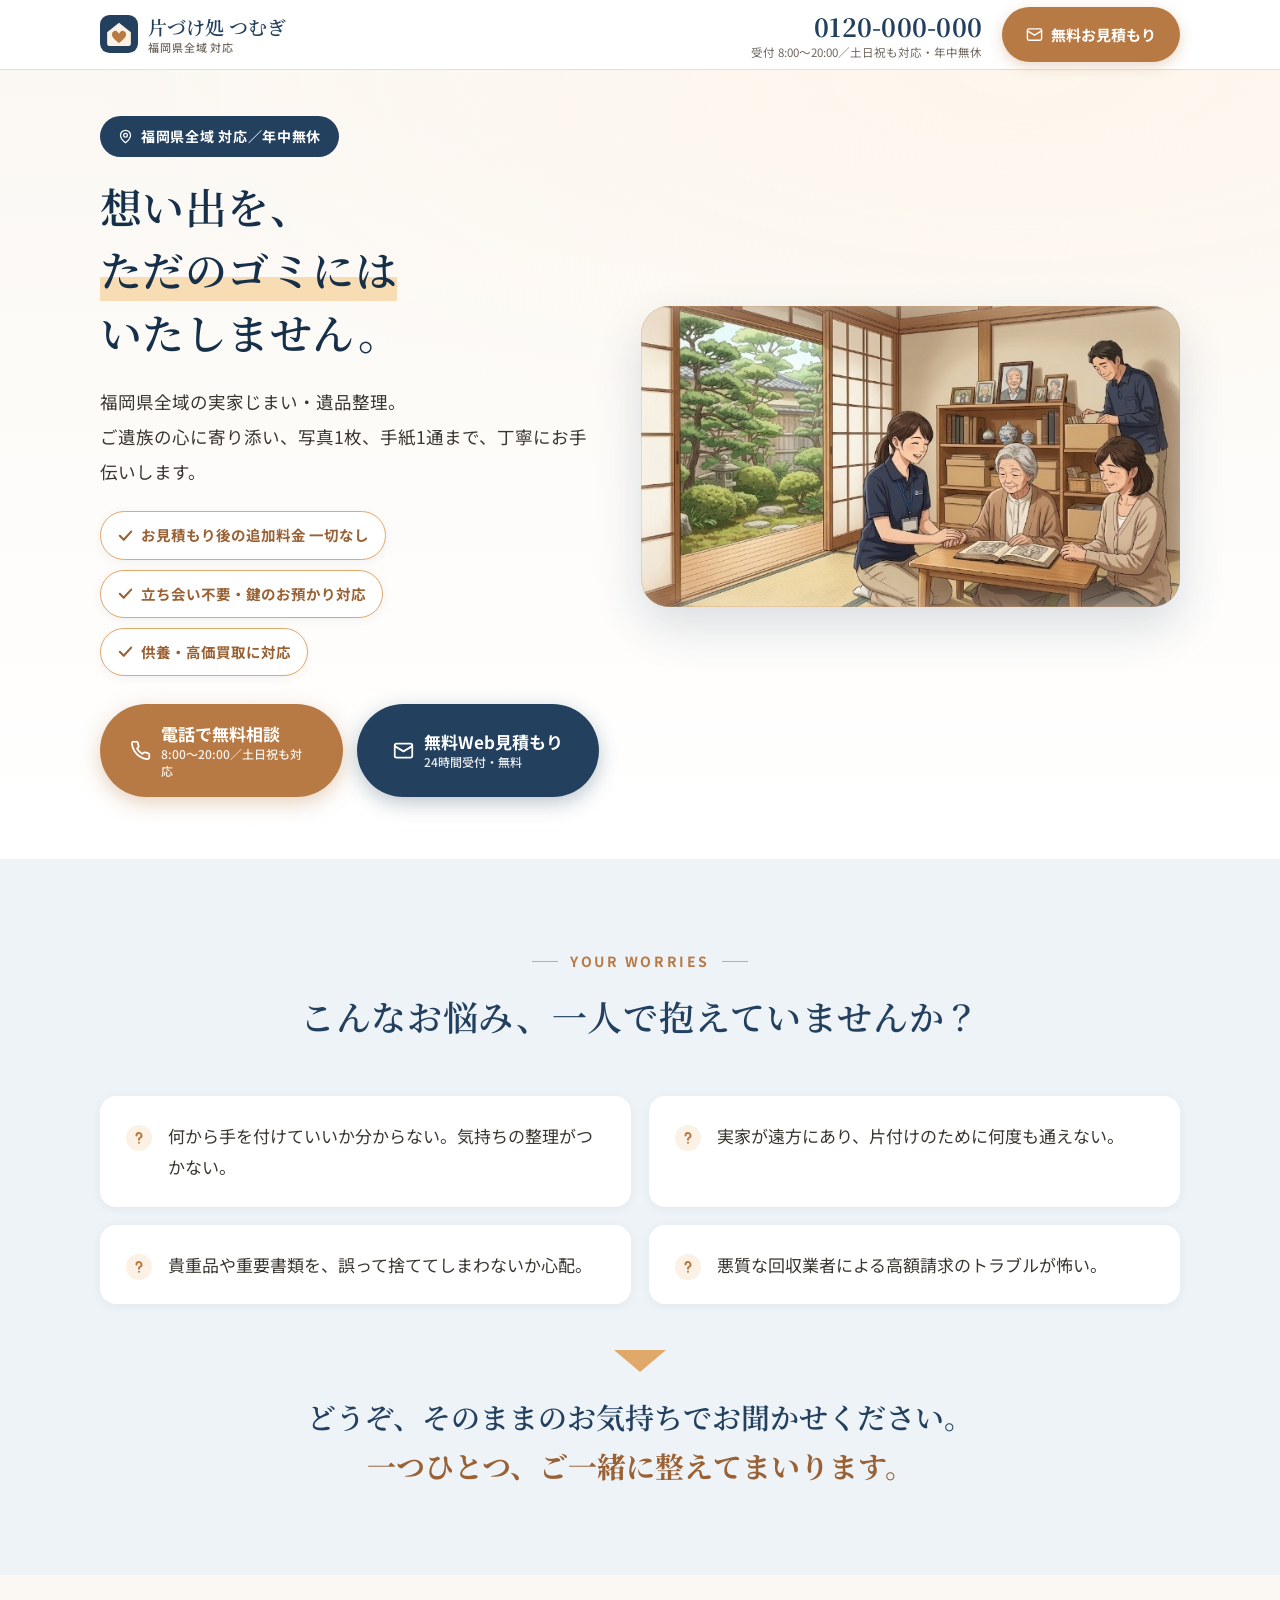
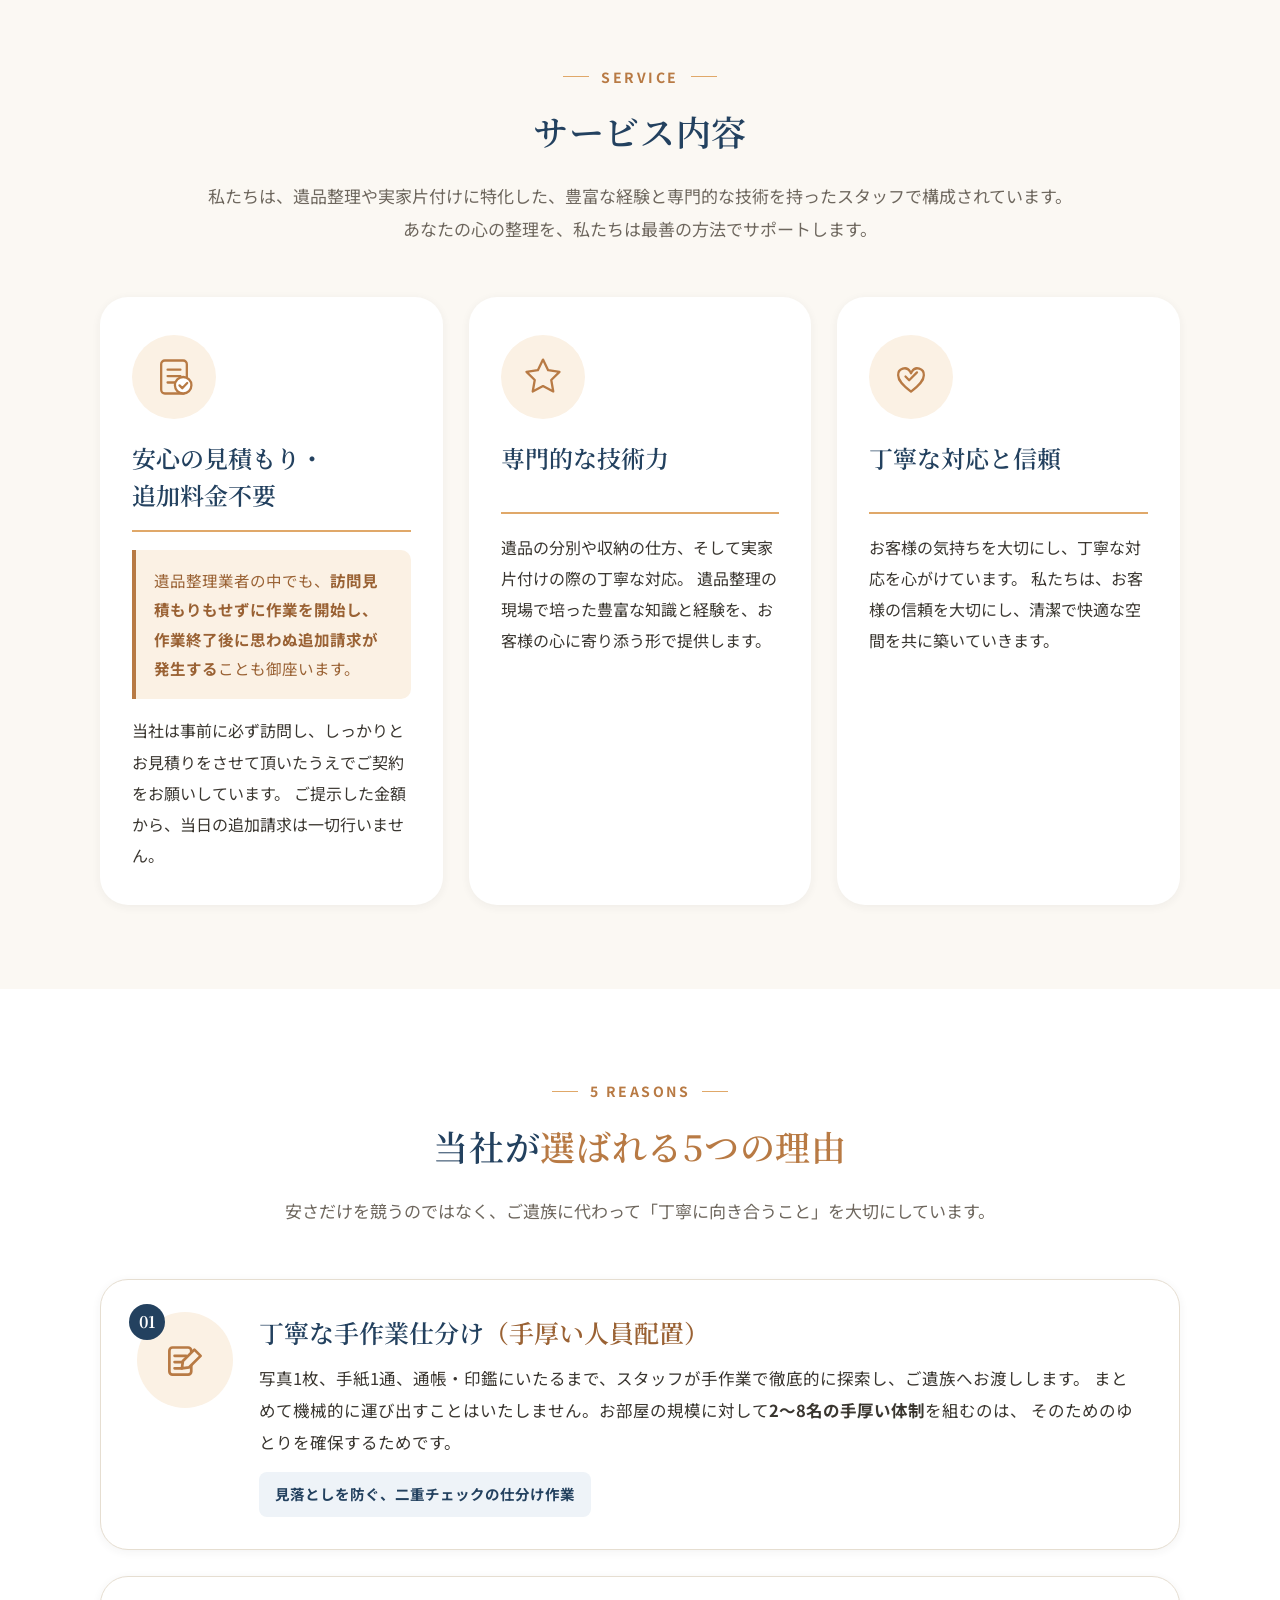
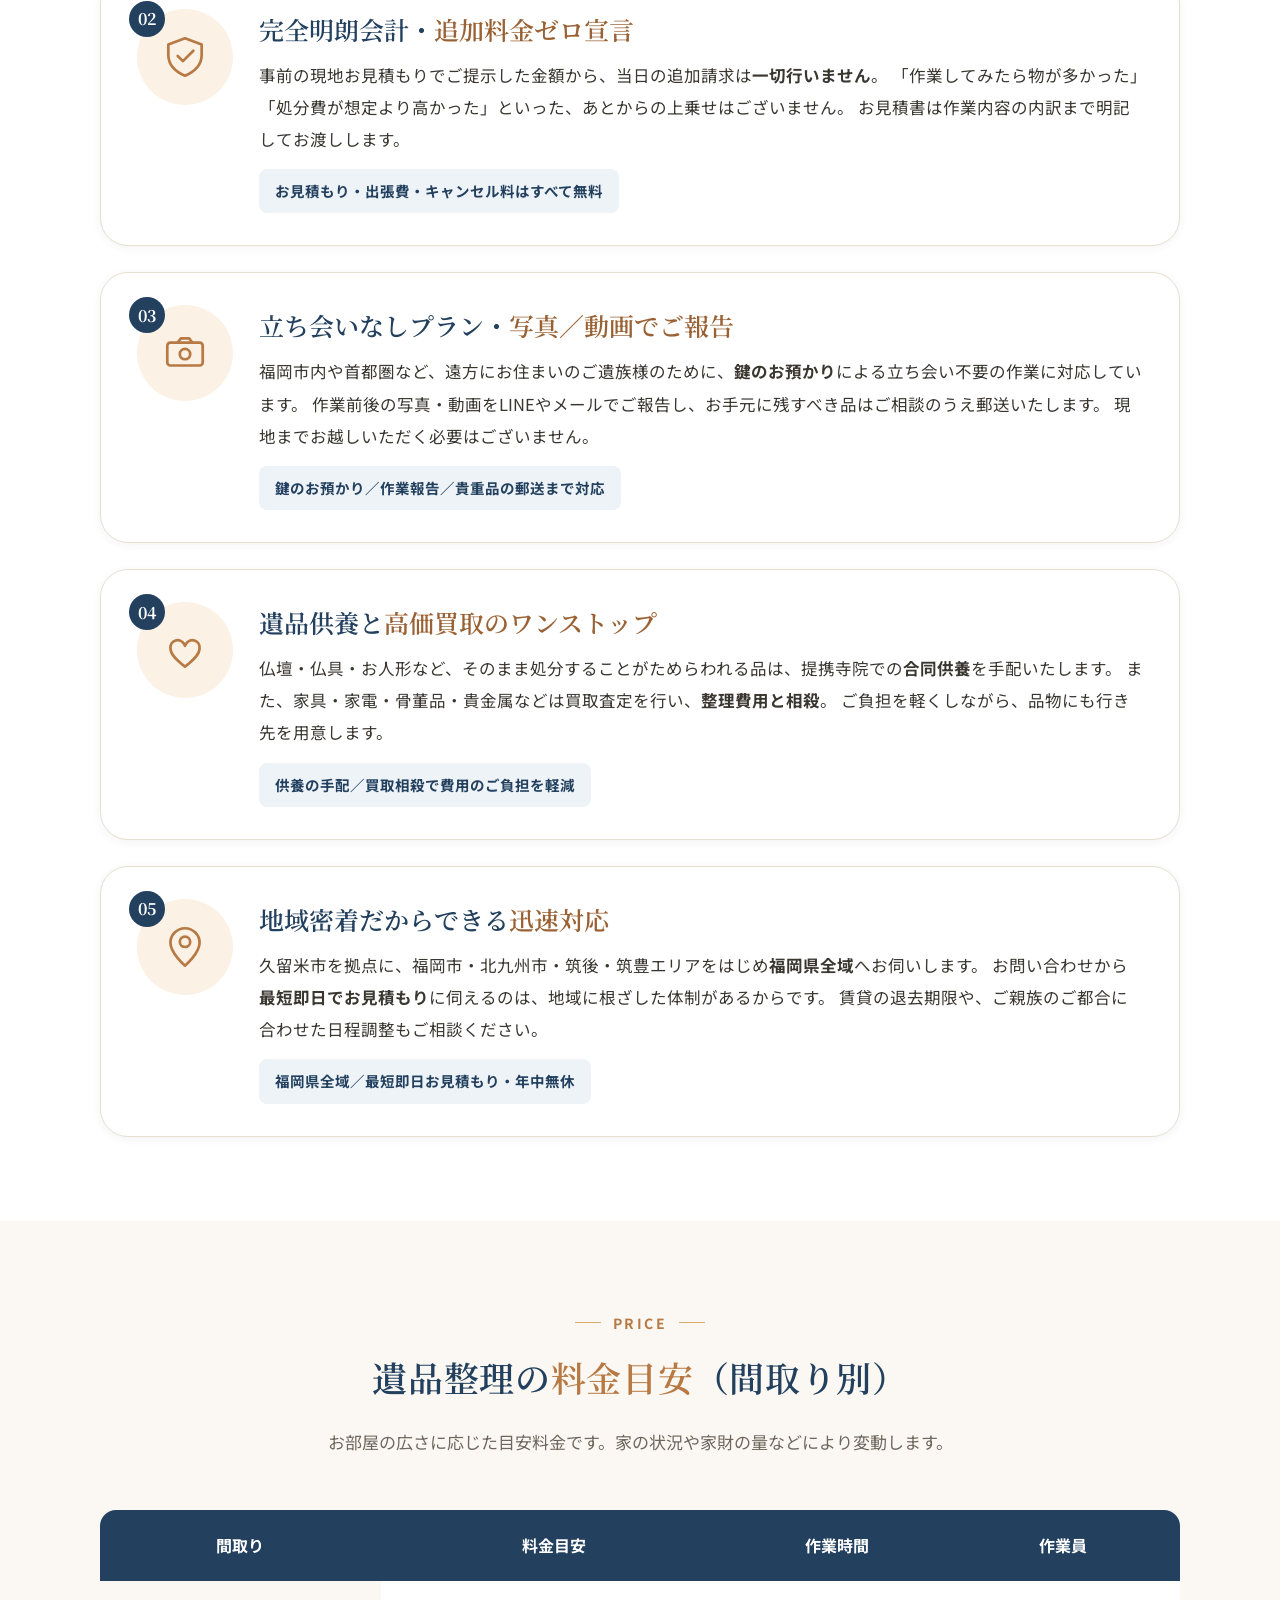
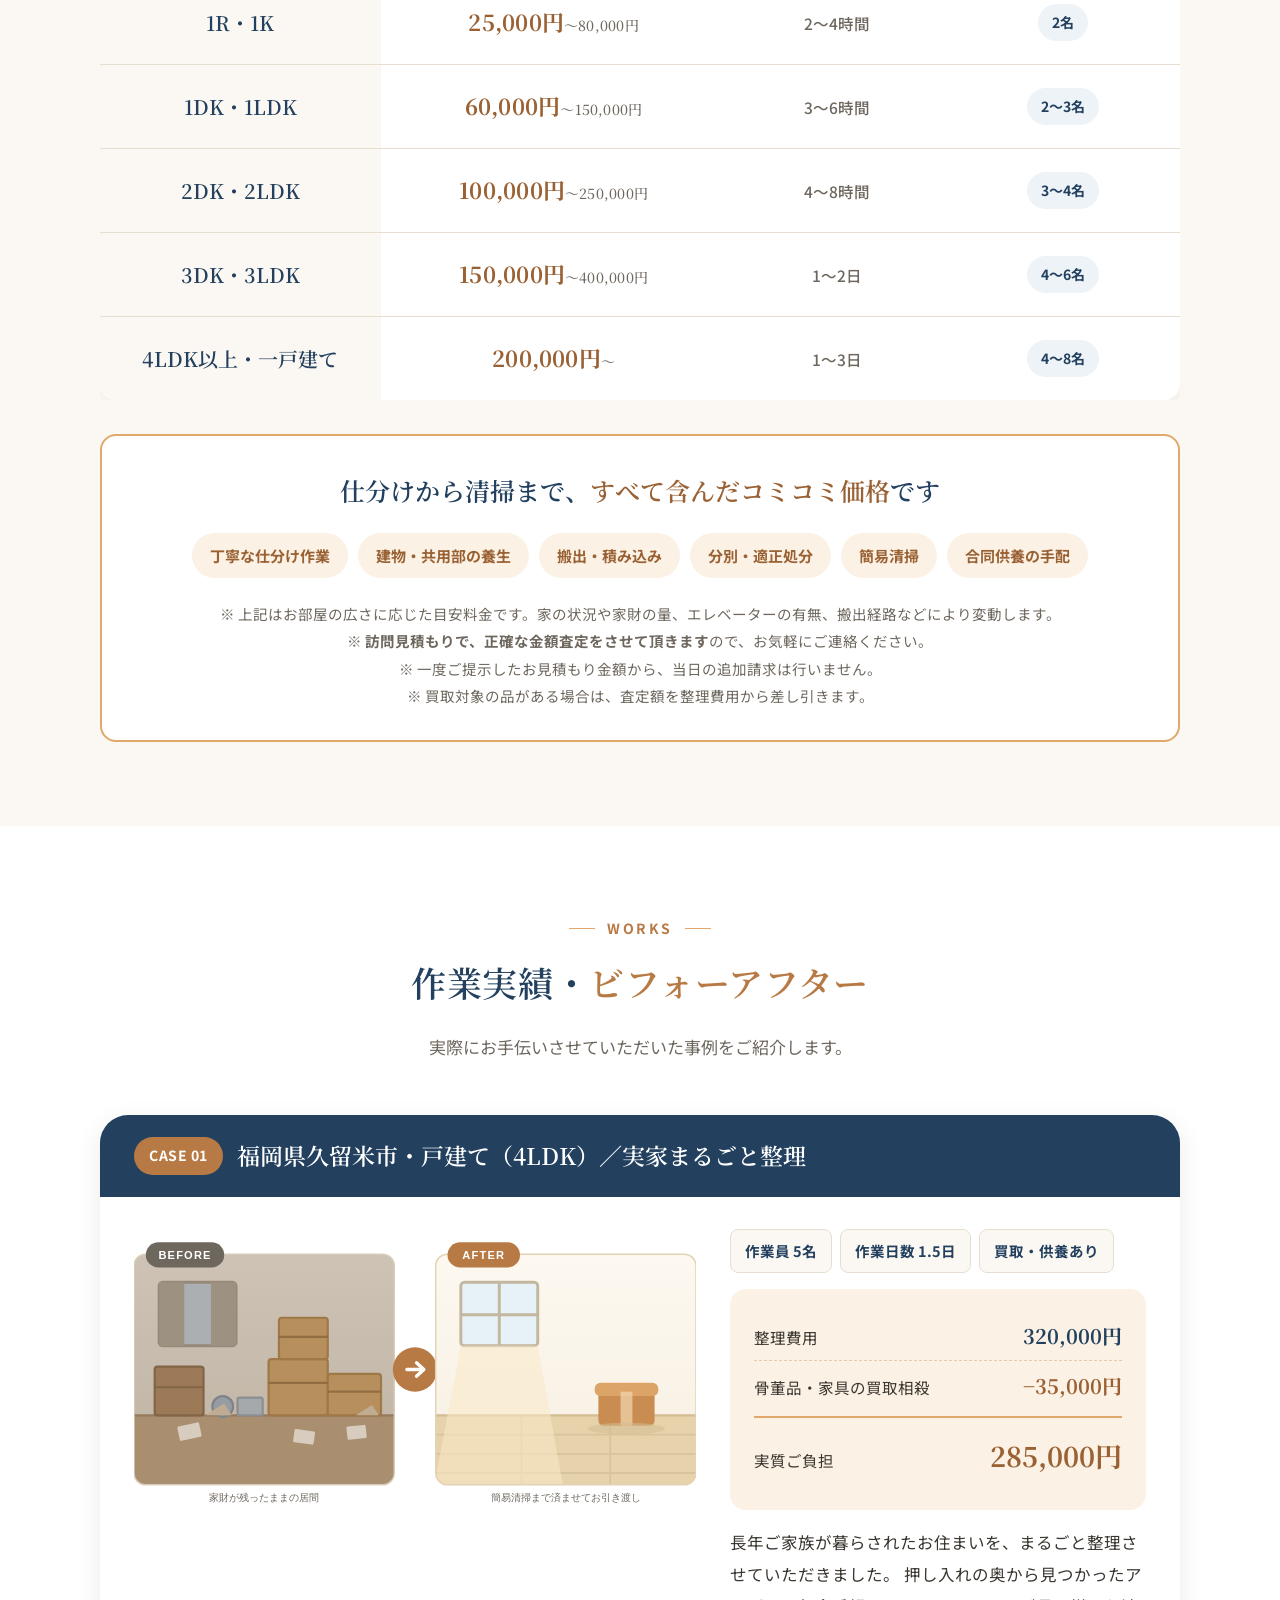
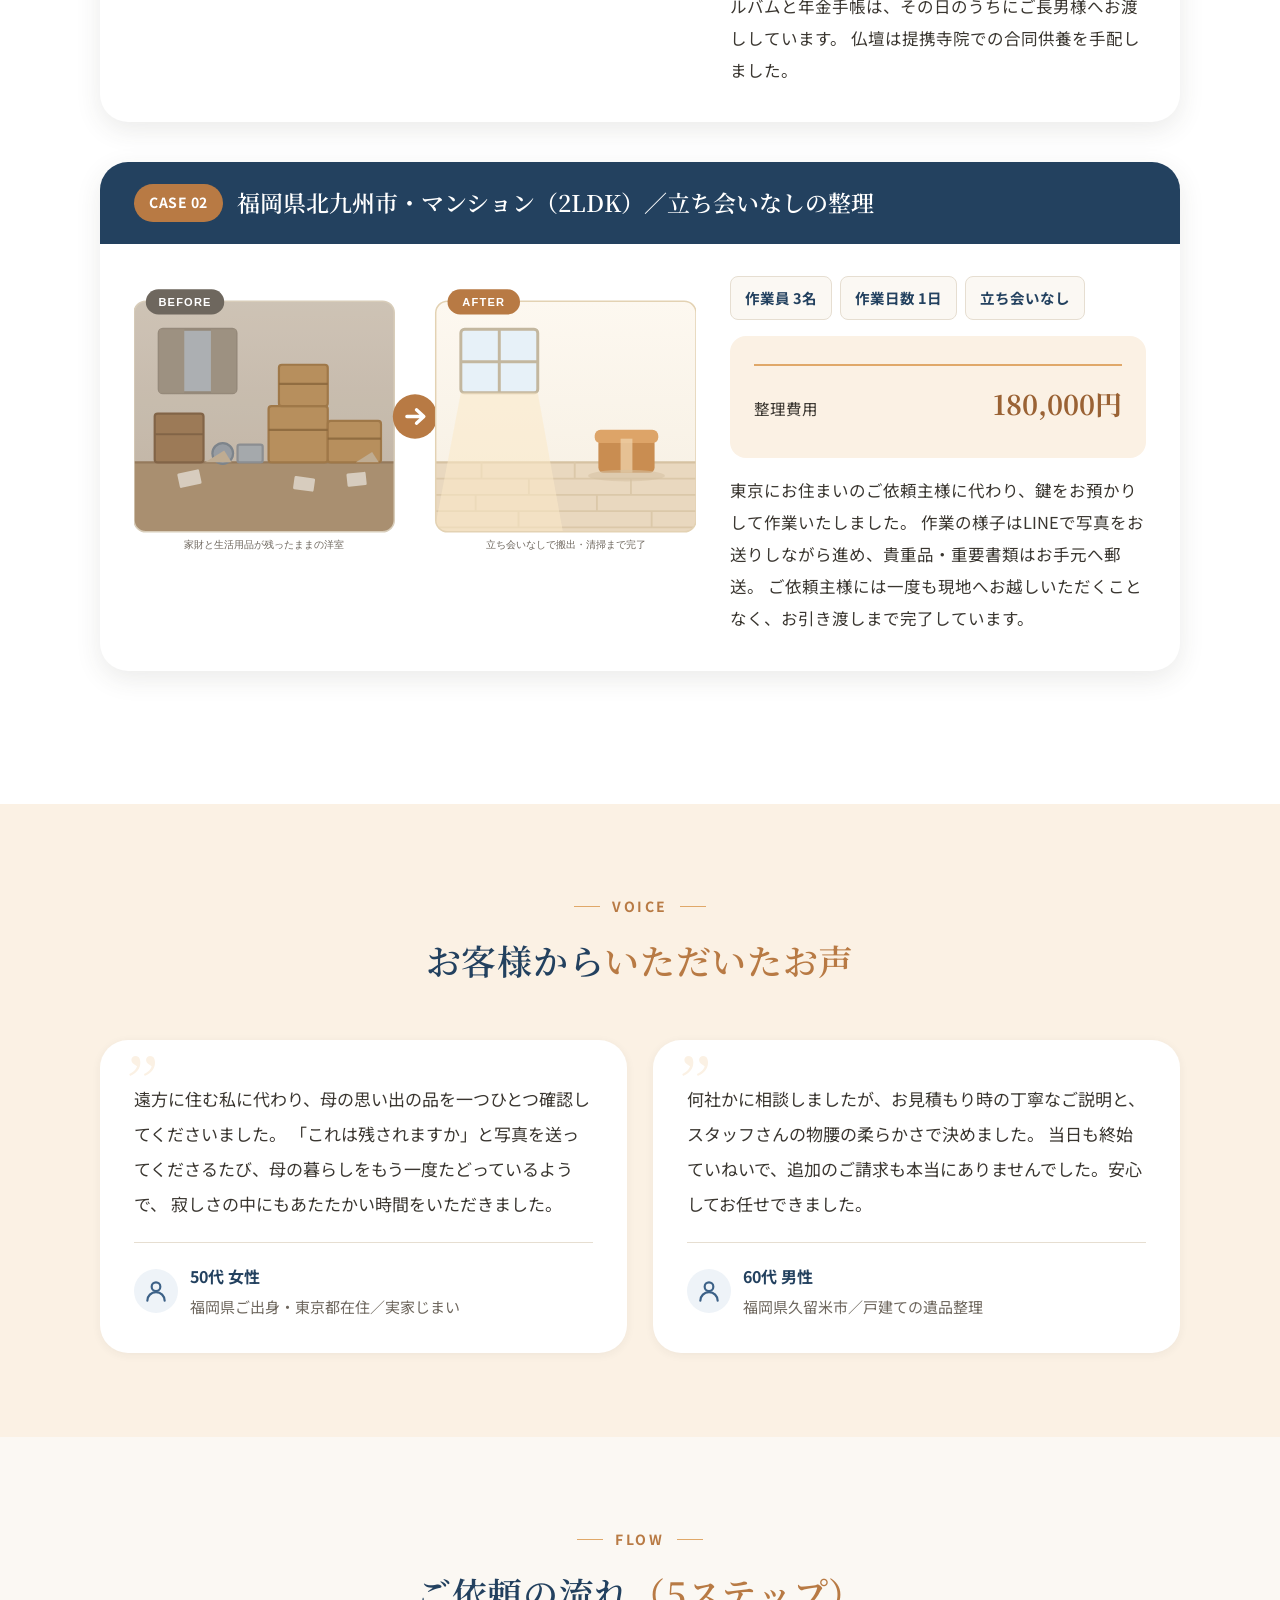
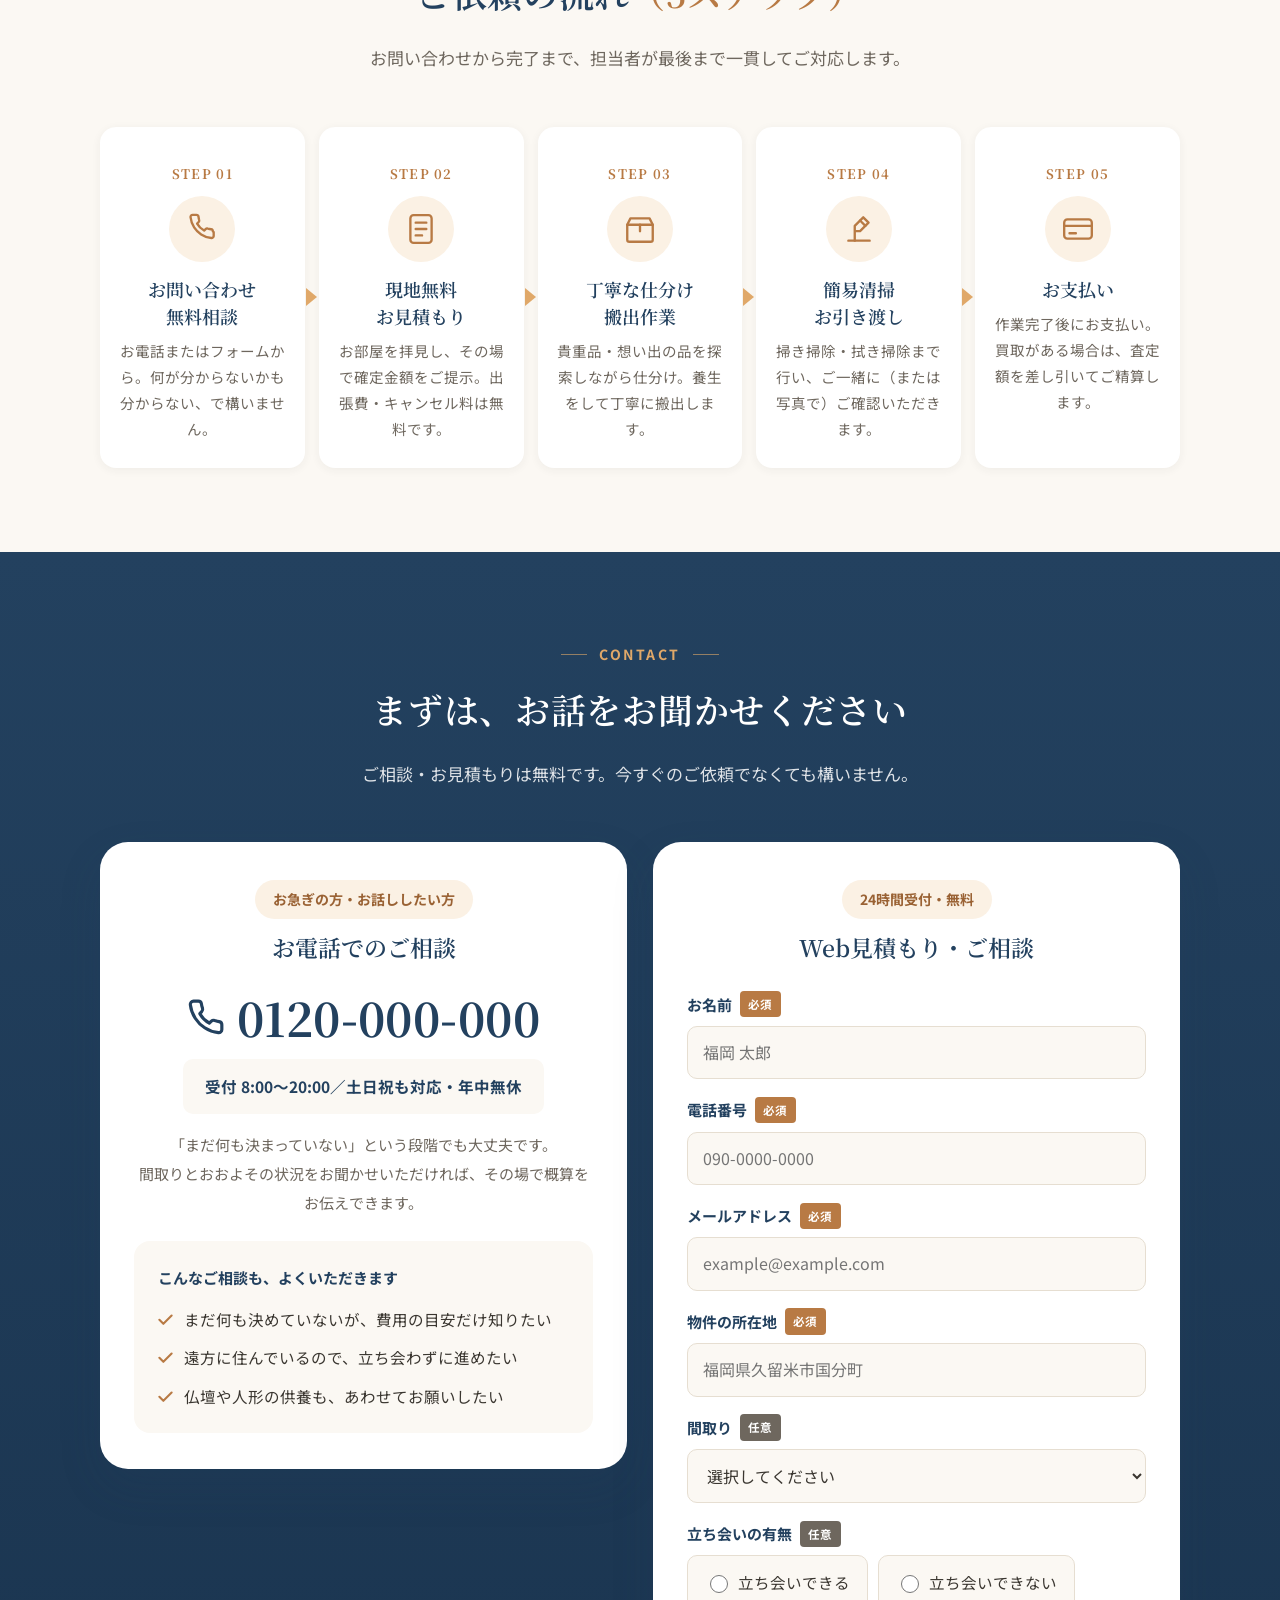
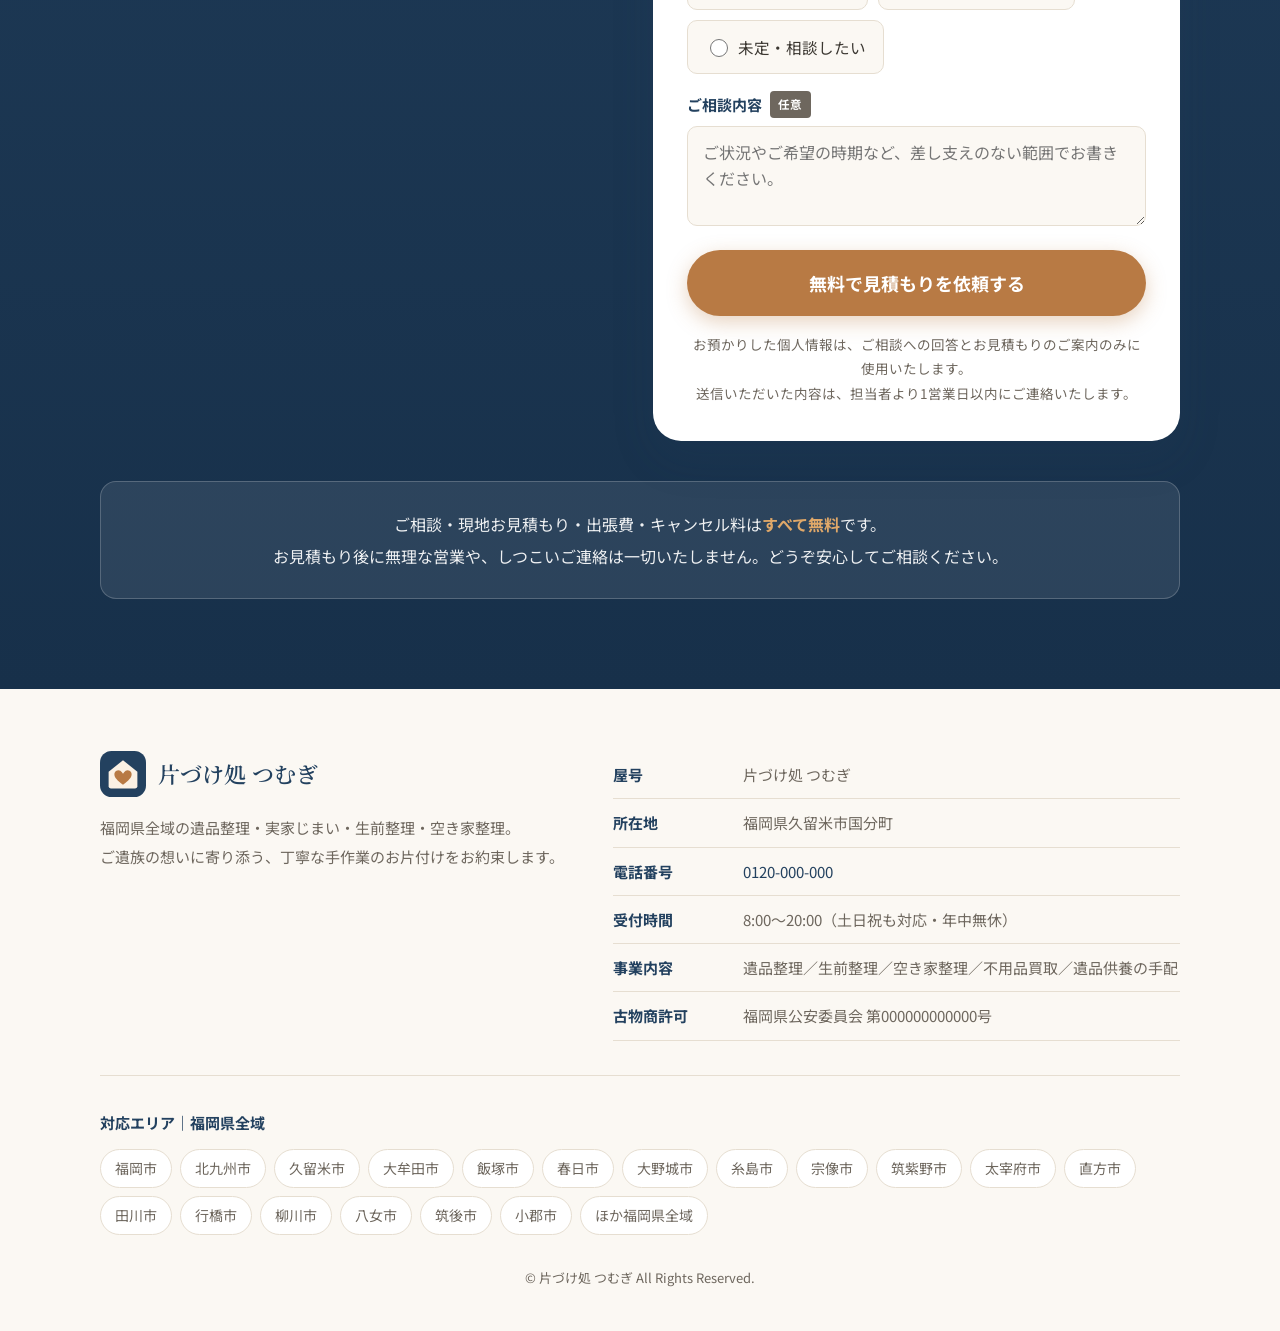
==== ihin-lp/index.html @ 41d03bf8 "ファーストビューのビジュアルをご支給のイラストに差し替え 自作のSVGイラストを、ご支給いただいた和室のイラスト （スタッフとご家族がアルバムを開く場面）に差し替え。  横長（654×365）に合わせ" ====
<!DOCTYPE html>
<html lang="ja">
<head>
<meta charset="UTF-8">
<meta name="viewport" content="width=device-width, initial-scale=1">
<title>遺品整理・実家じまい｜福岡県全域対応｜追加料金なし・立ち会い不要・供養＆買取まで｜片づけ処 つむぎ</title>
<meta name="description" content="福岡県全域の遺品整理・実家じまいはお任せください。お見積もり後の追加料金は一切なし。立ち会い不要の鍵お預かり対応、仏壇・人形の合同供養手配、家財・骨董品の買取相殺までワンストップ。1R・1K 25,000円〜、明朗なコミコミ価格でご案内します。無料お見積もり受付中。">
<meta name="keywords" content="遺品整理,実家じまい,福岡,福岡県,遺品買取,生前整理,空き家整理,遺品供養,立ち会い不要">

<!-- ================================================================
     ▼▼▼ 確認用サイトを検索結果に出さないための指定 ▼▼▼
     本番サーバーへ設置する際は、必ず次の1行を削除してください。
     残したまま公開すると、本番ページが検索結果に表示されなくなります。
     ================================================================ -->
<meta name="robots" content="noindex, nofollow">
<!-- ▲▲▲ 本番公開前に、上の1行を削除 ▲▲▲ -->

<meta property="og:type" content="website">
<meta property="og:site_name" content="片づけ処 つむぎ">
<meta property="og:title" content="想い出を、ただのゴミにはいたしません。｜福岡県全域の遺品整理・実家じまい">
<meta property="og:description" content="ご遺族の心に寄り添い、写真1枚・手紙1通まで丁寧に。追加料金なし／立ち会い不要／供養・高価買取までワンストップ。">
<meta property="og:image" content="assets/img/ogp.svg">
<meta name="twitter:card" content="summary_large_image">
<link rel="icon" href="assets/img/favicon.svg" type="image/svg+xml">
<link rel="preconnect" href="https://fonts.googleapis.com">
<link rel="preconnect" href="https://fonts.gstatic.com" crossorigin>
<link href="https://fonts.googleapis.com/css2?family=Noto+Sans+JP:wght@400;500;700&family=Noto+Serif+JP:wght@500;600;700&display=swap" rel="stylesheet">
<link rel="stylesheet" href="assets/css/style.css">
</head>
<body>

<!-- ================================================================
     アイコン定義（sprite）
     ================================================================ -->
<svg xmlns="http://www.w3.org/2000/svg" style="display:none" aria-hidden="true">
  <symbol id="i-tel" viewBox="0 0 24 24" fill="none" stroke="currentColor" stroke-width="2" stroke-linecap="round" stroke-linejoin="round">
    <path d="M22 16.9v3a2 2 0 0 1-2.2 2 19.8 19.8 0 0 1-8.6-3.1 19.5 19.5 0 0 1-6-6A19.8 19.8 0 0 1 2.1 4.2 2 2 0 0 1 4.1 2h3a2 2 0 0 1 2 1.7c.1 1 .4 1.9.7 2.8a2 2 0 0 1-.5 2.1L8.1 9.9a16 16 0 0 0 6 6l1.3-1.3a2 2 0 0 1 2.1-.4c.9.3 1.8.6 2.8.7a2 2 0 0 1 1.7 2z"/>
  </symbol>
  <symbol id="i-mail" viewBox="0 0 24 24" fill="none" stroke="currentColor" stroke-width="2" stroke-linecap="round" stroke-linejoin="round">
    <rect x="2" y="4" width="20" height="16" rx="2"/><path d="m2 7 10 6 10-6"/>
  </symbol>
  <symbol id="i-check" viewBox="0 0 24 24" fill="none" stroke="currentColor" stroke-width="3" stroke-linecap="round" stroke-linejoin="round">
    <path d="m4 12.5 5.5 5.5L20 6.5"/>
  </symbol>
  <symbol id="i-pin" viewBox="0 0 24 24" fill="none" stroke="currentColor" stroke-width="2" stroke-linecap="round" stroke-linejoin="round">
    <path d="M20 10c0 6-8 12-8 12s-8-6-8-12a8 8 0 0 1 16 0z"/><circle cx="12" cy="10" r="3"/>
  </symbol>
  <symbol id="i-person" viewBox="0 0 24 24" fill="none" stroke="#3c6187" stroke-width="2" stroke-linecap="round" stroke-linejoin="round">
    <circle cx="12" cy="8" r="4"/><path d="M4 21a8 8 0 0 1 16 0"/>
  </symbol>
</svg>

<!-- ================================================================
     HEADER
     ※ 電話番号はダミーです。差し替えてください（README参照）
     ================================================================ -->
<header class="l-header">
  <div class="l-inner l-header__inner">
    <a class="l-header__logo" href="#top">
      <svg viewBox="0 0 64 64" aria-hidden="true">
        <rect width="64" height="64" rx="16" fill="#23415f"/>
        <path d="M32 13 L52 29 v20 a3 3 0 0 1 -3 3 H15 a3 3 0 0 1 -3 -3 V29 Z" fill="#fbf1e4"/>
        <path d="M32 47 c-8 -6 -12 -10 -12 -14.6 a5.6 5.6 0 0 1 10.2 -3.2 l1.8 2.4 l1.8 -2.4 a5.6 5.6 0 0 1 10.2 3.2 C44 37 40 41 32 47 Z" fill="#b87a44"/>
      </svg>
      <span class="l-header__name">片づけ処 つむぎ<small>福岡県全域 対応</small></span>
    </a>
    <div class="l-header__right">
      <div class="l-header__tel">
        <a class="l-header__tel-num" href="tel:0120000000">0120-000-000</a>
        <span class="l-header__tel-note">受付 8:00〜20:00／土日祝も対応・年中無休</span>
      </div>
      <a class="l-header__cta" href="#contact">
        <svg aria-hidden="true"><use href="#i-mail"></use></svg>無料お見積もり
      </a>
    </div>
  </div>
</header>

<main class="l-main" id="top">

<!-- ================================================================
     SECTION 01 ファーストビュー
     ================================================================ -->
<section class="p-fv">
  <div class="l-inner p-fv__inner">
    <div class="p-fv__body">
      <span class="p-fv__area">
        <svg aria-hidden="true"><use href="#i-pin"></use></svg>福岡県全域 対応／年中無休
      </span>
      <h1 class="p-fv__copy">想い出を、<br><span class="is-mark">ただのゴミには</span><br>いたしません。</h1>
      <p class="p-fv__sub">
        福岡県全域の実家じまい・遺品整理。<br>
        ご遺族の心に寄り添い、写真1枚、手紙1通まで、丁寧にお手伝いします。
      </p>
      <ul class="p-fv__badges">
        <li class="p-fv__badge"><svg aria-hidden="true"><use href="#i-check"></use></svg>お見積もり後の追加料金 一切なし</li>
        <li class="p-fv__badge"><svg aria-hidden="true"><use href="#i-check"></use></svg>立ち会い不要・鍵のお預かり対応</li>
        <li class="p-fv__badge"><svg aria-hidden="true"><use href="#i-check"></use></svg>供養・高価買取に対応</li>
      </ul>
      <div class="p-fv__cta">
        <a class="c-btn c-btn--tel" href="tel:0120000000">
          <svg aria-hidden="true"><use href="#i-tel"></use></svg>
          <span><span class="c-btn__main">電話で無料相談</span><span class="c-btn__sub">8:00〜20:00／土日祝も対応</span></span>
        </a>
        <a class="c-btn c-btn--mail" href="#contact">
          <svg aria-hidden="true"><use href="#i-mail"></use></svg>
          <span><span class="c-btn__main">無料Web見積もり</span><span class="c-btn__sub">24時間受付・無料</span></span>
        </a>
      </div>
    </div>
    <div class="p-fv__visual">
      <figure class="p-fv__figure">
        <img src="assets/img/hero-photo.jpg" alt="和室で、スタッフがご家族と一緒にアルバムを開きながら遺品を確認している様子" width="654" height="365" fetchpriority="high">
      </figure>
    </div>
  </div>
</section>

<!-- ================================================================
     SECTION 02 共感・お悩み提起
     ================================================================ -->
<section class="p-section p-worry">
  <div class="l-inner">
    <div class="c-head js-fade">
      <span class="c-head__label">YOUR WORRIES</span>
      <h2 class="c-head__title">こんなお悩み、<br class="u-sp-only">一人で抱えていませんか？</h2>
    </div>
    <ul class="p-worry__list js-fade">
      <li class="p-worry__item">何から手を付けていいか分からない。気持ちの整理がつかない。</li>
      <li class="p-worry__item">実家が遠方にあり、片付けのために何度も通えない。</li>
      <li class="p-worry__item">貴重品や重要書類を、誤って捨ててしまわないか心配。</li>
      <li class="p-worry__item">悪質な回収業者による高額請求のトラブルが怖い。</li>
    </ul>
    <div class="p-worry__catch js-fade">
      <p>どうぞ、そのままのお気持ちで<br class="u-sp-only">お聞かせください。<br><strong>一つひとつ、ご一緒に整えてまいります。</strong></p>
    </div>
  </div>
</section>

<!-- ================================================================
     サービス内容（3本柱）
     ================================================================ -->
<section class="p-section p-section--cream">
  <div class="l-inner">
    <div class="c-head js-fade">
      <span class="c-head__label">SERVICE</span>
      <h2 class="c-head__title">サービス内容</h2>
      <p class="c-head__lead">
        私たちは、遺品整理や実家片付けに特化した、豊富な経験と専門的な技術を持ったスタッフで構成されています。<br>
        あなたの心の整理を、私たちは最善の方法でサポートします。
      </p>
    </div>

    <ul class="p-service__list">

      <li class="p-service__item js-fade">
        <div class="p-service__icon">
          <svg viewBox="0 0 48 48" fill="none" stroke="#b87a44" stroke-width="2.5" stroke-linecap="round" stroke-linejoin="round" aria-hidden="true">
            <rect x="10" y="6" width="28" height="36" rx="4" fill="#fbf1e4"/>
            <path d="M17 16h14M17 23h14M17 30h8"/>
            <circle cx="34" cy="33" r="9" fill="#ffffff"/>
            <path d="M30 33.2l3 3 5.4-5.6"/>
          </svg>
        </div>
        <h3 class="p-service__title">安心の見積もり・<br>追加料金不要</h3>
        <p class="p-service__alert">
          遺品整理業者の中でも、<b>訪問見積もりもせずに作業を開始し、作業終了後に思わぬ追加請求が発生する</b>ことも御座います。
        </p>
        <p class="p-service__text">
          当社は事前に必ず訪問し、しっかりとお見積りをさせて頂いたうえでご契約をお願いしています。
          ご提示した金額から、当日の追加請求は一切行いません。
        </p>
      </li>

      <li class="p-service__item js-fade">
        <div class="p-service__icon">
          <svg viewBox="0 0 48 48" fill="none" stroke="#b87a44" stroke-width="2.5" stroke-linecap="round" stroke-linejoin="round" aria-hidden="true">
            <path d="M24 5l5.6 11.6L42 18.4l-9 8.9 2.2 12.5L24 33.9l-11.2 5.9L15 27.3l-9-8.9 12.4-1.8z" fill="#fbf1e4"/>
          </svg>
        </div>
        <h3 class="p-service__title">専門的な技術力</h3>
        <p class="p-service__text">
          遺品の分別や収納の仕方、そして実家片付けの際の丁寧な対応。
          遺品整理の現場で培った豊富な知識と経験を、お客様の心に寄り添う形で提供します。
        </p>
      </li>

      <li class="p-service__item js-fade">
        <div class="p-service__icon">
          <svg viewBox="0 0 48 48" fill="none" stroke="#b87a44" stroke-width="2.5" stroke-linecap="round" stroke-linejoin="round" aria-hidden="true">
            <path d="M24 40c-9-7-14-12-14-18a7 7 0 0 1 13-4l1 2 1-2a7 7 0 0 1 13 4c0 6-5 11-14 18z" fill="#fbf1e4"/>
            <path d="M18 23.5l4 4 8.5-8.5"/>
          </svg>
        </div>
        <h3 class="p-service__title">丁寧な対応と信頼</h3>
        <p class="p-service__text">
          お客様の気持ちを大切にし、丁寧な対応を心がけています。
          私たちは、お客様の信頼を大切にし、清潔で快適な空間を共に築いていきます。
        </p>
      </li>

    </ul>
  </div>
</section>

<!-- ================================================================
     SECTION 03 選ばれる5つの理由
     ================================================================ -->
<section class="p-section">
  <div class="l-inner">
    <div class="c-head js-fade">
      <span class="c-head__label">5 REASONS</span>
      <h2 class="c-head__title">当社が<em>選ばれる5つの理由</em></h2>
      <p class="c-head__lead">安さだけを競うのではなく、ご遺族に代わって「丁寧に向き合うこと」を大切にしています。</p>
    </div>
    <ul class="p-reason__list">

      <li class="p-reason__item js-fade">
        <div class="p-reason__icon">
          <span class="p-reason__num">01</span>
          <svg viewBox="0 0 48 48" fill="none" stroke="#b87a44" stroke-width="2.6" stroke-linecap="round" stroke-linejoin="round" aria-hidden="true">
            <rect x="9" y="12" width="21" height="26" rx="3"/>
            <path d="M14 20h11M14 26h11M14 32h7"/>
            <path d="M33 14l6 6-11 11-7 1 1-7z" fill="#fbf1e4"/>
          </svg>
        </div>
        <div>
          <h3 class="p-reason__title">丁寧な手作業仕分け<em>（手厚い人員配置）</em></h3>
          <p class="p-reason__text">
            写真1枚、手紙1通、通帳・印鑑にいたるまで、スタッフが手作業で徹底的に探索し、ご遺族へお渡しします。
            まとめて機械的に運び出すことはいたしません。お部屋の規模に対して<b>2〜8名の手厚い体制</b>を組むのは、
            そのためのゆとりを確保するためです。
          </p>
          <p class="p-reason__note">見落としを防ぐ、二重チェックの仕分け作業</p>
        </div>
      </li>

      <li class="p-reason__item js-fade">
        <div class="p-reason__icon">
          <span class="p-reason__num">02</span>
          <svg viewBox="0 0 48 48" fill="none" stroke="#b87a44" stroke-width="2.6" stroke-linecap="round" stroke-linejoin="round" aria-hidden="true">
            <path d="M24 6l16 6v10c0 10-7 16-16 20C15 38 8 32 8 22V12z" fill="#fbf1e4"/>
            <path d="M17 23l5 5 10-10"/>
          </svg>
        </div>
        <div>
          <h3 class="p-reason__title">完全明朗会計・<em>追加料金ゼロ宣言</em></h3>
          <p class="p-reason__text">
            事前の現地お見積もりでご提示した金額から、当日の追加請求は<b>一切行いません</b>。
            「作業してみたら物が多かった」「処分費が想定より高かった」といった、あとからの上乗せはございません。
            お見積書は作業内容の内訳まで明記してお渡しします。
          </p>
          <p class="p-reason__note">お見積もり・出張費・キャンセル料はすべて無料</p>
        </div>
      </li>

      <li class="p-reason__item js-fade">
        <div class="p-reason__icon">
          <span class="p-reason__num">03</span>
          <svg viewBox="0 0 48 48" fill="none" stroke="#b87a44" stroke-width="2.6" stroke-linecap="round" stroke-linejoin="round" aria-hidden="true">
            <rect x="7" y="14" width="34" height="22" rx="3" fill="#fbf1e4"/>
            <circle cx="24" cy="25" r="5"/>
            <path d="M17 14l3-4h8l3 4"/>
          </svg>
        </div>
        <div>
          <h3 class="p-reason__title">立ち会いなしプラン・<em>写真／動画でご報告</em></h3>
          <p class="p-reason__text">
            福岡市内や首都圏など、遠方にお住まいのご遺族様のために、<b>鍵のお預かり</b>による立ち会い不要の作業に対応しています。
            作業前後の写真・動画をLINEやメールでご報告し、お手元に残すべき品はご相談のうえ郵送いたします。
            現地までお越しいただく必要はございません。
          </p>
          <p class="p-reason__note">鍵のお預かり／作業報告／貴重品の郵送まで対応</p>
        </div>
      </li>

      <li class="p-reason__item js-fade">
        <div class="p-reason__icon">
          <span class="p-reason__num">04</span>
          <svg viewBox="0 0 48 48" fill="none" stroke="#b87a44" stroke-width="2.6" stroke-linecap="round" stroke-linejoin="round" aria-hidden="true">
            <path d="M24 40c-9-7-14-12-14-18a7 7 0 0 1 13-4l1 2 1-2a7 7 0 0 1 13 4c0 6-5 11-14 18z" fill="#fbf1e4"/>
          </svg>
        </div>
        <div>
          <h3 class="p-reason__title">遺品供養と<em>高価買取のワンストップ</em></h3>
          <p class="p-reason__text">
            仏壇・仏具・お人形など、そのまま処分することがためらわれる品は、提携寺院での<b>合同供養</b>を手配いたします。
            また、家具・家電・骨董品・貴金属などは買取査定を行い、<b>整理費用と相殺</b>。
            ご負担を軽くしながら、品物にも行き先を用意します。
          </p>
          <p class="p-reason__note">供養の手配／買取相殺で費用のご負担を軽減</p>
        </div>
      </li>

      <li class="p-reason__item js-fade">
        <div class="p-reason__icon">
          <span class="p-reason__num">05</span>
          <svg viewBox="0 0 48 48" fill="none" stroke="#b87a44" stroke-width="2.6" stroke-linecap="round" stroke-linejoin="round" aria-hidden="true">
            <path d="M38 20c0 10-14 22-14 22S10 30 10 20a14 14 0 0 1 28 0z" fill="#fbf1e4"/>
            <circle cx="24" cy="19" r="5"/>
          </svg>
        </div>
        <div>
          <h3 class="p-reason__title">地域密着だからできる<em>迅速対応</em></h3>
          <p class="p-reason__text">
            久留米市を拠点に、福岡市・北九州市・筑後・筑豊エリアをはじめ<b>福岡県全域</b>へお伺いします。
            お問い合わせから<b>最短即日でお見積もり</b>に伺えるのは、地域に根ざした体制があるからです。
            賃貸の退去期限や、ご親族のご都合に合わせた日程調整もご相談ください。
          </p>
          <p class="p-reason__note">福岡県全域／最短即日お見積もり・年中無休</p>
        </div>
      </li>

    </ul>
  </div>
</section>

<!-- ================================================================
     SECTION 04 間取り別 料金表
     ================================================================ -->
<section class="p-section p-section--cream" id="price">
  <div class="l-inner">
    <div class="c-head js-fade">
      <span class="c-head__label">PRICE</span>
      <h2 class="c-head__title">遺品整理の<em>料金目安</em>（間取り別）</h2>
      <p class="c-head__lead">お部屋の広さに応じた目安料金です。家の状況や家財の量などにより変動します。</p>
    </div>

    <div class="p-price__table-wrap js-fade">
      <table class="p-price__table">
        <thead>
          <tr>
            <th scope="col">間取り</th>
            <th scope="col">料金目安</th>
            <th scope="col">作業時間</th>
            <th scope="col">作業員</th>
          </tr>
        </thead>
        <tbody>
          <tr>
            <th scope="row">1R・1K</th>
            <td><span class="p-price__yen">25,000円<small>〜80,000円</small></span></td>
            <td><span class="p-price__time">2〜4時間</span></td>
            <td><span class="p-price__staff">2名</span></td>
          </tr>
          <tr>
            <th scope="row">1DK・1LDK</th>
            <td><span class="p-price__yen">60,000円<small>〜150,000円</small></span></td>
            <td><span class="p-price__time">3〜6時間</span></td>
            <td><span class="p-price__staff">2〜3名</span></td>
          </tr>
          <tr>
            <th scope="row">2DK・2LDK</th>
            <td><span class="p-price__yen">100,000円<small>〜250,000円</small></span></td>
            <td><span class="p-price__time">4〜8時間</span></td>
            <td><span class="p-price__staff">3〜4名</span></td>
          </tr>
          <tr>
            <th scope="row">3DK・3LDK</th>
            <td><span class="p-price__yen">150,000円<small>〜400,000円</small></span></td>
            <td><span class="p-price__time">1〜2日</span></td>
            <td><span class="p-price__staff">4〜6名</span></td>
          </tr>
          <tr>
            <th scope="row">4LDK以上・一戸建て</th>
            <td><span class="p-price__yen">200,000円<small>〜</small></span></td>
            <td><span class="p-price__time">1〜3日</span></td>
            <td><span class="p-price__staff">4〜8名</span></td>
          </tr>
        </tbody>
      </table>
    </div>

    <div class="p-price__include js-fade">
      <p class="p-price__include-title">仕分けから清掃まで、<em>すべて含んだコミコミ価格</em>です</p>
      <ul class="p-price__include-list">
        <li>丁寧な仕分け作業</li>
        <li>建物・共用部の養生</li>
        <li>搬出・積み込み</li>
        <li>分別・適正処分</li>
        <li>簡易清掃</li>
        <li>合同供養の手配</li>
      </ul>
      <p class="p-price__caution">
        ※ 上記はお部屋の広さに応じた目安料金です。家の状況や家財の量、エレベーターの有無、搬出経路などにより変動します。<br>
        ※ <b>訪問見積もりで、正確な金額査定をさせて頂きます</b>ので、お気軽にご連絡ください。<br>
        ※ 一度ご提示したお見積もり金額から、当日の追加請求は行いません。<br>
        ※ 買取対象の品がある場合は、査定額を整理費用から差し引きます。
      </p>
    </div>
  </div>
</section>

<!-- ================================================================
     SECTION 05 作業実績・ビフォーアフター
     ================================================================ -->
<section class="p-section">
  <div class="l-inner">
    <div class="c-head js-fade">
      <span class="c-head__label">WORKS</span>
      <h2 class="c-head__title">作業実績・<em>ビフォーアフター</em></h2>
      <p class="c-head__lead">実際にお手伝いさせていただいた事例をご紹介します。</p>
    </div>

    <ul class="p-case__list">

      <li class="p-case__item js-fade">
        <div class="p-case__header">
          <span class="p-case__no">CASE 01</span>
          <h3 class="p-case__title">福岡県久留米市・戸建て（4LDK）／実家まるごと整理</h3>
        </div>
        <div class="p-case__body">
          <figure class="p-case__ba">
            <img src="assets/img/case1-ba.svg" alt="作業前：家財が残ったままの居間／作業後：簡易清掃まで済ませた状態" width="760" height="380">
          </figure>
          <div class="p-case__data">
            <ul class="p-case__spec">
              <li>作業員 5名</li>
              <li>作業日数 1.5日</li>
              <li>買取・供養あり</li>
            </ul>
            <div class="p-case__cost">
              <div class="p-case__cost-row"><span>整理費用</span><b>320,000円</b></div>
              <div class="p-case__cost-row is-off"><span>骨董品・家具の買取相殺</span><b>−35,000円</b></div>
              <div class="p-case__cost-row is-total"><span>実質ご負担</span><b>285,000円</b></div>
            </div>
            <p class="p-case__text">
              長年ご家族が暮らされたお住まいを、まるごと整理させていただきました。
              押し入れの奥から見つかったアルバムと年金手帳は、その日のうちにご長男様へお渡ししています。
              仏壇は提携寺院での合同供養を手配しました。
            </p>
          </div>
        </div>
      </li>

      <li class="p-case__item js-fade">
        <div class="p-case__header">
          <span class="p-case__no">CASE 02</span>
          <h3 class="p-case__title">福岡県北九州市・マンション（2LDK）／立ち会いなしの整理</h3>
        </div>
        <div class="p-case__body">
          <figure class="p-case__ba">
            <img src="assets/img/case2-ba.svg" alt="作業前：家財と生活用品が残ったままの洋室／作業後：搬出・清掃まで完了した状態" width="760" height="380">
          </figure>
          <div class="p-case__data">
            <ul class="p-case__spec">
              <li>作業員 3名</li>
              <li>作業日数 1日</li>
              <li>立ち会いなし</li>
            </ul>
            <div class="p-case__cost">
              <div class="p-case__cost-row is-total"><span>整理費用</span><b>180,000円</b></div>
            </div>
            <p class="p-case__text">
              東京にお住まいのご依頼主様に代わり、鍵をお預かりして作業いたしました。
              作業の様子はLINEで写真をお送りしながら進め、貴重品・重要書類はお手元へ郵送。
              ご依頼主様には一度も現地へお越しいただくことなく、お引き渡しまで完了しています。
            </p>
          </div>
        </div>
      </li>

    </ul>
    <p class="p-price__caution js-fade">※ 掲載事例の金額は、当時の作業内容にもとづく実績です。お部屋の状況により金額は異なります。</p>
  </div>
</section>

<!-- ================================================================
     SECTION 06 お客様の声
     ================================================================ -->
<section class="p-section p-section--earth">
  <div class="l-inner">
    <div class="c-head js-fade">
      <span class="c-head__label">VOICE</span>
      <h2 class="c-head__title">お客様から<em>いただいたお声</em></h2>
    </div>
    <ul class="p-voice__list">
      <li class="p-voice__item js-fade">
        <p class="p-voice__text">
          遠方に住む私に代わり、母の思い出の品を一つひとつ確認してくださいました。
          「これは残されますか」と写真を送ってくださるたび、母の暮らしをもう一度たどっているようで、
          寂しさの中にもあたたかい時間をいただきました。
        </p>
        <div class="p-voice__author">
          <span class="p-voice__avatar"><svg aria-hidden="true"><use href="#i-person"></use></svg></span>
          <span><b>50代 女性</b>福岡県ご出身・東京都在住／実家じまい</span>
        </div>
      </li>
      <li class="p-voice__item js-fade">
        <p class="p-voice__text">
          何社かに相談しましたが、お見積もり時の丁寧なご説明と、スタッフさんの物腰の柔らかさで決めました。
          当日も終始ていねいで、追加のご請求も本当にありませんでした。安心してお任せできました。
        </p>
        <div class="p-voice__author">
          <span class="p-voice__avatar"><svg aria-hidden="true"><use href="#i-person"></use></svg></span>
          <span><b>60代 男性</b>福岡県久留米市／戸建ての遺品整理</span>
        </div>
      </li>
    </ul>
  </div>
</section>

<!-- ================================================================
     SECTION 07 ご依頼の流れ
     ================================================================ -->
<section class="p-section p-section--cream">
  <div class="l-inner">
    <div class="c-head js-fade">
      <span class="c-head__label">FLOW</span>
      <h2 class="c-head__title">ご依頼の流れ<em>（5ステップ）</em></h2>
      <p class="c-head__lead">お問い合わせから完了まで、担当者が最後まで一貫してご対応します。</p>
    </div>
    <ol class="p-flow__list js-fade">

      <li class="p-flow__item">
        <span class="p-flow__step">STEP 01</span>
        <div class="p-flow__icon">
          <svg viewBox="0 0 32 32" fill="none" stroke="#b87a44" stroke-width="2.2" stroke-linecap="round" stroke-linejoin="round" aria-hidden="true">
            <path d="M27 19v3.5a2 2 0 0 1-2.2 2 22 22 0 0 1-9.6-3.4 21.6 21.6 0 0 1-6.6-6.6A22 22 0 0 1 5.2 4.9 2 2 0 0 1 7.2 2.7h3.5a2 2 0 0 1 2 1.7c.1 1 .3 2 .6 3a2 2 0 0 1-.5 2.1l-1.4 1.4a17.6 17.6 0 0 0 6.6 6.6l1.4-1.4a2 2 0 0 1 2.1-.5c1 .3 2 .5 3 .6a2 2 0 0 1 1.7 2z"/>
          </svg>
        </div>
        <div class="p-flow__body">
          <h3 class="p-flow__title">お問い合わせ<br>無料相談</h3>
          <p class="p-flow__text">お電話またはフォームから。何が分からないかも分からない、で構いません。</p>
        </div>
      </li>

      <li class="p-flow__item">
        <span class="p-flow__step">STEP 02</span>
        <div class="p-flow__icon">
          <svg viewBox="0 0 32 32" fill="none" stroke="#b87a44" stroke-width="2.2" stroke-linecap="round" stroke-linejoin="round" aria-hidden="true">
            <rect x="6" y="3" width="20" height="26" rx="3"/>
            <path d="M11 10h10M11 16h10M11 22h6"/>
          </svg>
        </div>
        <div class="p-flow__body">
          <h3 class="p-flow__title">現地無料<br>お見積もり</h3>
          <p class="p-flow__text">お部屋を拝見し、その場で確定金額をご提示。出張費・キャンセル料は無料です。</p>
        </div>
      </li>

      <li class="p-flow__item">
        <span class="p-flow__step">STEP 03</span>
        <div class="p-flow__icon">
          <svg viewBox="0 0 32 32" fill="none" stroke="#b87a44" stroke-width="2.2" stroke-linecap="round" stroke-linejoin="round" aria-hidden="true">
            <path d="M4 12h24v14a2 2 0 0 1-2 2H6a2 2 0 0 1-2-2z"/>
            <path d="M4 12l3-6h18l3 6M16 12v6"/>
          </svg>
        </div>
        <div class="p-flow__body">
          <h3 class="p-flow__title">丁寧な仕分け<br>搬出作業</h3>
          <p class="p-flow__text">貴重品・想い出の品を探索しながら仕分け。養生をして丁寧に搬出します。</p>
        </div>
      </li>

      <li class="p-flow__item">
        <span class="p-flow__step">STEP 04</span>
        <div class="p-flow__icon">
          <svg viewBox="0 0 32 32" fill="none" stroke="#b87a44" stroke-width="2.2" stroke-linecap="round" stroke-linejoin="round" aria-hidden="true">
            <path d="M6 27h20"/><path d="M12 27V13l8-8 5 5-8 8H12z"/><path d="M17 8l5 5"/>
          </svg>
        </div>
        <div class="p-flow__body">
          <h3 class="p-flow__title">簡易清掃<br>お引き渡し</h3>
          <p class="p-flow__text">掃き掃除・拭き掃除まで行い、ご一緒に（または写真で）ご確認いただきます。</p>
        </div>
      </li>

      <li class="p-flow__item">
        <span class="p-flow__step">STEP 05</span>
        <div class="p-flow__icon">
          <svg viewBox="0 0 32 32" fill="none" stroke="#b87a44" stroke-width="2.2" stroke-linecap="round" stroke-linejoin="round" aria-hidden="true">
            <rect x="3" y="7" width="26" height="18" rx="3"/>
            <path d="M3 13h26M8 20h6"/>
          </svg>
        </div>
        <div class="p-flow__body">
          <h3 class="p-flow__title">お支払い</h3>
          <p class="p-flow__text">作業完了後にお支払い。買取がある場合は、査定額を差し引いてご精算します。</p>
        </div>
      </li>

    </ol>
  </div>
</section>

<!-- ================================================================
     SECTION 08 コンバージョンエリア
     ================================================================ -->
<section class="p-cv" id="contact">
  <div class="l-inner">
    <div class="c-head js-fade">
      <span class="c-head__label">CONTACT</span>
      <h2 class="c-head__title">まずは、お話をお聞かせください</h2>
      <p class="c-head__lead">ご相談・お見積もりは無料です。今すぐのご依頼でなくても構いません。</p>
    </div>

    <div class="p-cv__box">

      <!-- 電話CTA -->
      <div class="p-cv__card js-fade">
        <div class="p-cv__card-head">
          <span class="p-cv__card-badge">お急ぎの方・お話ししたい方</span>
          <p class="p-cv__card-title">お電話でのご相談</p>
        </div>
        <div class="p-cv__tel">
          <a class="p-cv__tel-link" href="tel:0120000000">
            <svg aria-hidden="true"><use href="#i-tel"></use></svg>0120-000-000
          </a>
          <p class="p-cv__tel-hours">受付 8:00〜20:00／土日祝も対応・年中無休</p>
          <p class="p-cv__tel-note">
            「まだ何も決まっていない」という段階でも大丈夫です。<br>
            間取りとおおよその状況をお聞かせいただければ、その場で概算をお伝えできます。
          </p>
          <div class="p-cv__examples">
            <p class="p-cv__examples-title">こんなご相談も、よくいただきます</p>
            <ul>
              <li>まだ何も決めていないが、費用の目安だけ知りたい</li>
              <li>遠方に住んでいるので、立ち会わずに進めたい</li>
              <li>仏壇や人形の供養も、あわせてお願いしたい</li>
            </ul>
          </div>
        </div>
        <a class="c-btn c-btn--tel c-btn--lg u-sp-only" href="tel:0120000000" style="width:100%;margin-top:22px;">
          <svg aria-hidden="true"><use href="#i-tel"></use></svg>タップして電話する
        </a>
      </div>

      <!-- メールフォーム -->
      <div class="p-cv__card js-fade">
        <div class="p-cv__card-head">
          <span class="p-cv__card-badge">24時間受付・無料</span>
          <p class="p-cv__card-title">Web見積もり・ご相談</p>
        </div>
        <!-- ============================================================
             ▼ フォームの送信先は未設定です。
               本番では action / method をご利用のフォームシステム
               （CMS・メールフォームサービス等）に合わせて設定してください。
             ============================================================ -->
        <form class="p-form" id="js-form" action="#" method="post" novalidate>
          <div class="p-form__row">
            <label class="p-form__label" for="f-name">お名前<span class="p-form__req">必須</span></label>
            <input type="text" id="f-name" name="name" autocomplete="name" placeholder="福岡 太郎" required>
          </div>
          <div class="p-form__row">
            <label class="p-form__label" for="f-tel">電話番号<span class="p-form__req">必須</span></label>
            <input type="tel" id="f-tel" name="tel" autocomplete="tel" placeholder="090-0000-0000" required>
          </div>
          <div class="p-form__row">
            <label class="p-form__label" for="f-mail">メールアドレス<span class="p-form__req">必須</span></label>
            <input type="email" id="f-mail" name="email" autocomplete="email" placeholder="example@example.com" required>
          </div>
          <div class="p-form__row">
            <label class="p-form__label" for="f-addr">物件の所在地<span class="p-form__req">必須</span></label>
            <input type="text" id="f-addr" name="address" placeholder="福岡県久留米市国分町" required>
          </div>
          <div class="p-form__row">
            <label class="p-form__label" for="f-room">間取り<span class="p-form__req is-any">任意</span></label>
            <select id="f-room" name="room">
              <option value="">選択してください</option>
              <option>1R・1K</option>
              <option>1DK・1LDK</option>
              <option>2DK・2LDK</option>
              <option>3DK・3LDK</option>
              <option>4LDK以上・一戸建て</option>
              <option>分からない・その他</option>
            </select>
          </div>
          <div class="p-form__row">
            <span class="p-form__label">立ち会いの有無<span class="p-form__req is-any">任意</span></span>
            <div class="p-form__radio">
              <label><input type="radio" name="attend" value="立ち会いあり">立ち会いできる</label>
              <label><input type="radio" name="attend" value="立ち会いなし">立ち会いできない</label>
              <label><input type="radio" name="attend" value="未定">未定・相談したい</label>
            </div>
          </div>
          <div class="p-form__row">
            <label class="p-form__label" for="f-msg">ご相談内容<span class="p-form__req is-any">任意</span></label>
            <textarea id="f-msg" name="message" placeholder="ご状況やご希望の時期など、差し支えのない範囲でお書きください。"></textarea>
          </div>
          <button class="p-form__submit" type="submit">無料で見積もりを依頼する</button>
          <p class="p-form__privacy">
            お預かりした個人情報は、ご相談への回答とお見積もりのご案内のみに使用いたします。<br>
            送信いただいた内容は、担当者より1営業日以内にご連絡いたします。
          </p>
        </form>
      </div>

    </div>

    <p class="p-cv__assure js-fade">
      ご相談・現地お見積もり・出張費・キャンセル料は<strong>すべて無料</strong>です。<br>
      お見積もり後に無理な営業や、しつこいご連絡は一切いたしません。どうぞ安心してご相談ください。
    </p>
  </div>
</section>

</main>

<!-- ================================================================
     FOOTER
     ※ 所在地・古物商許可番号・電話番号はダミーです。差し替えてください（README参照）
     ================================================================ -->
<footer class="l-footer">
  <div class="l-inner">
    <div class="l-footer__top">
      <div>
        <div class="l-footer__logo">
          <svg viewBox="0 0 64 64" aria-hidden="true">
            <rect width="64" height="64" rx="16" fill="#23415f"/>
            <path d="M32 13 L52 29 v20 a3 3 0 0 1 -3 3 H15 a3 3 0 0 1 -3 -3 V29 Z" fill="#fbf1e4"/>
            <path d="M32 47 c-8 -6 -12 -10 -12 -14.6 a5.6 5.6 0 0 1 10.2 -3.2 l1.8 2.4 l1.8 -2.4 a5.6 5.6 0 0 1 10.2 3.2 C44 37 40 41 32 47 Z" fill="#b87a44"/>
          </svg>
          <span class="l-footer__name">片づけ処 つむぎ</span>
        </div>
        <p class="l-footer__desc">
          福岡県全域の遺品整理・実家じまい・生前整理・空き家整理。<br>
          ご遺族の想いに寄り添う、丁寧な手作業のお片付けをお約束します。
        </p>
      </div>
      <dl class="l-footer__dl">
        <dt>屋号</dt><dd>片づけ処 つむぎ</dd>
        <!-- 郵便番号・丁目番地が未確認です。判明したら追記してください -->
        <dt>所在地</dt><dd>福岡県久留米市国分町</dd>
        <dt>電話番号</dt><dd><a href="tel:0120000000">0120-000-000</a></dd>
        <dt>受付時間</dt><dd>8:00〜20:00（土日祝も対応・年中無休）</dd>
        <dt>事業内容</dt><dd>遺品整理／生前整理／空き家整理／不用品買取／遺品供養の手配</dd>
        <dt>古物商許可</dt><dd>福岡県公安委員会 第000000000000号</dd>
      </dl>
    </div>

    <div class="l-footer__area">
      <p class="l-footer__area-title">対応エリア｜福岡県全域</p>
      <ul class="l-footer__area-list">
        <li>福岡市</li><li>北九州市</li><li>久留米市</li><li>大牟田市</li><li>飯塚市</li>
        <li>春日市</li><li>大野城市</li><li>糸島市</li><li>宗像市</li><li>筑紫野市</li>
        <li>太宰府市</li><li>直方市</li><li>田川市</li><li>行橋市</li><li>柳川市</li>
        <li>八女市</li><li>筑後市</li><li>小郡市</li><li>ほか福岡県全域</li>
      </ul>
    </div>

    <p class="l-footer__copy">&copy; 片づけ処 つむぎ All Rights Reserved.</p>
  </div>
</footer>

<!-- ================================================================
     スマホ下部追従バー
     ================================================================ -->
<div class="l-fixbar">
  <a class="l-fixbar__tel" href="tel:0120000000">
    <span class="l-fixbar__label"><svg aria-hidden="true"><use href="#i-tel"></use></svg>電話で相談</span>
    <small>8:00〜20:00 年中無休</small>
  </a>
  <a class="l-fixbar__mail" href="#contact">
    <span class="l-fixbar__label"><svg aria-hidden="true"><use href="#i-mail"></use></svg>無料見積もり</span>
    <small>24時間受付</small>
  </a>
</div>

<script src="assets/js/main.js" defer></script>
</body>
</html>
---- ihin-lp/assets/css/style.css ----
@charset "UTF-8";
/* =========================================================
   遺品整理・遺品買取 ランディングページ
   コンセプト：心に寄り添う丁寧な遺品整理
   トンマナ：落ち着いた紺 × 温かみのあるアースカラー
   - 配色は :root の変数を差し替えるだけで全体へ反映されます
   - シニア世代の視認性を考慮し、本文は17pxを基準にしています
   ========================================================= */

:root {
  /* Brand：落ち着いた紺（誠実さ・安心感） */
  --c-navy: #23415f;
  --c-navy-dark: #17304a;
  --c-navy-mid: #3c6187;
  --c-navy-pale: #eef3f8;

  /* Accent：温かみのあるアースカラー（やさしさ・寄り添い） */
  --c-earth: #b87a44;
  --c-earth-dark: #9a6234;
  --c-earth-light: #e0a869;
  --c-earth-pale: #fbf1e4;

  /* Base */
  --c-cream: #fbf8f3;
  --c-cream-dark: #f2ebdf;
  --c-text: #3a3630;
  --c-text-sub: #6e675e;
  --c-line: #e6ded1;
  --c-bg: #ffffff;

  /* Layout */
  --w-max: 1080px;
  --radius: 16px;
  --radius-lg: 28px;
  --shadow-sm: 0 2px 10px rgba(58, 54, 48, .06);
  --shadow: 0 8px 26px rgba(58, 54, 48, .10);
  --shadow-lg: 0 18px 44px rgba(35, 65, 95, .14);
  --header-h: 70px;
  --bar-h: 76px;

  --font: "Noto Sans JP", "Hiragino Kaku Gothic ProN", "Hiragino Sans", "Yu Gothic", "Meiryo", sans-serif;
  --font-serif: "Noto Serif JP", "Hiragino Mincho ProN", "Yu Mincho", "YuMincho", serif;
}

/* ---------- Reset ---------- */
*, *::before, *::after { box-sizing: border-box; }
html { scroll-behavior: smooth; scroll-padding-top: calc(var(--header-h) + 12px); }
body {
  margin: 0;
  font-family: var(--font);
  color: var(--c-text);
  background: var(--c-bg);
  line-height: 1.95;
  font-size: 17px;
  -webkit-font-smoothing: antialiased;
  text-size-adjust: 100%;
  padding-bottom: 0;
}
img, svg { max-width: 100%; height: auto; vertical-align: bottom; }
a { color: var(--c-navy); text-decoration: none; transition: opacity .2s ease; }
a:hover { opacity: .75; }
ul, ol { margin: 0; padding: 0; list-style: none; }
h1, h2, h3, h4, p, figure, dl, dd { margin: 0; }
button { font-family: inherit; cursor: pointer; }
table { border-collapse: collapse; width: 100%; }
:focus-visible { outline: 3px solid var(--c-earth-light); outline-offset: 2px; }

/* ---------- Utility ---------- */
.l-inner { width: min(100% - 40px, var(--w-max)); margin-inline: auto; }
.l-inner--narrow { width: min(100% - 40px, 860px); margin-inline: auto; }
.u-center { text-align: center; }
.u-sp-only { display: none; }
.u-nowrap { white-space: nowrap; }

/* ---------- Section 共通 ---------- */
.p-section { padding: 84px 0; }
.p-section--cream { background: var(--c-cream); }
.p-section--navy { background: var(--c-navy); color: #fff; }
.p-section--earth { background: var(--c-earth-pale); }

.c-head { text-align: center; margin-bottom: 52px; }
.c-head__label {
  display: inline-block;
  font-size: 14px;
  letter-spacing: .18em;
  font-weight: 700;
  color: var(--c-earth);
  margin-bottom: 12px;
}
.c-head__label::before,
.c-head__label::after {
  content: "";
  display: inline-block;
  width: 26px;
  height: 1px;
  background: var(--c-earth-light);
  vertical-align: middle;
  margin: 0 12px 4px;
}
.c-head__title {
  font-family: var(--font-serif);
  font-size: clamp(25px, 4.6vw, 35px);
  font-weight: 600;
  line-height: 1.6;
  color: var(--c-navy);
  letter-spacing: .02em;
}
.c-head__title em { font-style: normal; color: var(--c-earth); }
.c-head__lead {
  margin-top: 20px;
  font-size: 17px;
  color: var(--c-text-sub);
}
.p-section--navy .c-head__title { color: #fff; }
.p-section--navy .c-head__label { color: var(--c-earth-light); }
.p-section--navy .c-head__lead { color: rgba(255,255,255,.82); }

/* =========================================================
   HEADER
   ========================================================= */
.l-header {
  position: fixed;
  inset: 0 0 auto 0;
  height: var(--header-h);
  background: rgba(255,255,255,.96);
  backdrop-filter: blur(6px);
  border-bottom: 1px solid var(--c-line);
  z-index: 100;
}
.l-header__inner {
  height: 100%;
  display: flex;
  align-items: center;
  justify-content: space-between;
  gap: 16px;
}
.l-header__logo { display: flex; align-items: center; gap: 10px; }
.l-header__logo svg { width: 38px; height: 38px; flex: none; }
.l-header__name {
  font-family: var(--font-serif);
  font-size: 19px;
  font-weight: 600;
  color: var(--c-navy);
  line-height: 1.3;
}
.l-header__name small {
  display: block;
  font-family: var(--font);
  font-size: 11px;
  font-weight: 500;
  letter-spacing: .08em;
  color: var(--c-text-sub);
}
.l-header__right { display: flex; align-items: center; gap: 20px; }
.l-header__tel { text-align: right; line-height: 1.4; }
.l-header__tel-num {
  display: block;
  font-family: var(--font-serif);
  font-size: 25px;
  font-weight: 700;
  color: var(--c-navy);
  letter-spacing: .01em;
}
.l-header__tel-note { display: block; font-size: 11.5px; color: var(--c-text-sub); }
.l-header__cta {
  display: inline-flex;
  align-items: center;
  gap: 8px;
  background: var(--c-earth);
  color: #fff;
  font-weight: 700;
  font-size: 15px;
  padding: 13px 24px;
  border-radius: 999px;
  box-shadow: 0 4px 14px rgba(184, 122, 68, .3);
}
.l-header__cta svg { width: 17px; height: 17px; flex: none; }
.l-header__cta:hover { background: var(--c-earth-dark); opacity: 1; }

.l-main { padding-top: var(--header-h); }

/* =========================================================
   FV
   ========================================================= */
.p-fv {
  position: relative;
  background:
    radial-gradient(120% 80% at 80% 0%, #fdf6ec 0%, rgba(253,246,236,0) 60%),
    linear-gradient(180deg, var(--c-cream) 0%, #ffffff 100%);
  overflow: hidden;
  padding: 46px 0 62px;
}
.p-fv__inner {
  display: grid;
  grid-template-columns: 1fr 1.08fr;
  gap: 42px;
  align-items: center;
}
.p-fv__area {
  display: inline-flex;
  align-items: center;
  gap: 8px;
  background: var(--c-navy);
  color: #fff;
  font-size: 14px;
  font-weight: 700;
  letter-spacing: .05em;
  padding: 7px 18px;
  border-radius: 999px;
  margin-bottom: 18px;
}
.p-fv__area svg { width: 15px; height: 15px; }
.p-fv__copy {
  font-family: var(--font-serif);
  font-size: clamp(30px, 4.6vw, 42px);
  font-weight: 600;
  line-height: 1.5;
  letter-spacing: .01em;
  color: var(--c-navy-dark);
}
.p-fv__copy .is-mark {
  background: linear-gradient(transparent 62%, #f7dcb4 62%);
  padding-bottom: 2px;
}
.p-fv__sub {
  margin-top: 20px;
  font-size: 17.5px;
  line-height: 2;
  color: var(--c-text);
}
.p-fv__badges {
  display: flex;
  flex-wrap: wrap;
  gap: 10px;
  margin-top: 22px;
}
.p-fv__badge {
  display: flex;
  align-items: center;
  gap: 7px;
  background: #fff;
  border: 1.5px solid var(--c-earth-light);
  color: var(--c-earth-dark);
  font-size: 14.5px;
  font-weight: 700;
  padding: 9px 16px;
  border-radius: 999px;
  box-shadow: var(--shadow-sm);
}
.p-fv__badge svg { width: 17px; height: 17px; flex: none; }
.p-fv__visual { position: relative; }
.p-fv__figure {
  position: relative;
  border-radius: var(--radius-lg);
  overflow: hidden;
  box-shadow: 0 20px 46px rgba(35, 65, 95, .16);
  outline: 1px solid rgba(184, 122, 68, .28);
  outline-offset: -1px;
}
.p-fv__figure img { width: 100%; display: block; }
/* 写真の四隅をページのクリーム地になじませる */
.p-fv__figure::after {
  content: "";
  position: absolute;
  inset: 0;
  pointer-events: none;
  box-shadow: inset 0 0 34px rgba(251, 241, 228, .5);
}

/* FV CTA */
.p-fv__cta { margin-top: 28px; display: flex; flex-wrap: wrap; gap: 14px; }
.p-fv__cta .c-btn { flex: 1 1 220px; }
.c-btn {
  display: inline-flex;
  align-items: center;
  justify-content: center;
  gap: 10px;
  font-weight: 700;
  border-radius: 999px;
  padding: 18px 30px;
  font-size: 17px;
  line-height: 1.4;
  border: none;
  transition: transform .18s ease, box-shadow .18s ease, background .18s ease;
}
.c-btn:hover { transform: translateY(-2px); opacity: 1; }
.c-btn svg { width: 21px; height: 21px; flex: none; }
.c-btn--tel {
  background: var(--c-earth);
  color: #fff;
  box-shadow: 0 6px 20px rgba(184, 122, 68, .34);
}
.c-btn--tel:hover { background: var(--c-earth-dark); box-shadow: 0 10px 26px rgba(184, 122, 68, .42); }
.c-btn--mail {
  background: var(--c-navy);
  color: #fff;
  box-shadow: 0 6px 20px rgba(35, 65, 95, .3);
}
.c-btn--mail:hover { background: var(--c-navy-dark); box-shadow: 0 10px 26px rgba(35, 65, 95, .38); }
.c-btn--lg { padding: 22px 44px; font-size: 19px; }
.c-btn.u-sp-only { display: none; }
.c-btn__sub { display: block; font-size: 12px; font-weight: 500; opacity: .9; }
.c-btn__main { display: block; white-space: nowrap; }

/* =========================================================
   SECTION 02 お悩み
   ========================================================= */
.p-worry { background: var(--c-navy-pale); }
.p-worry__list {
  display: grid;
  grid-template-columns: repeat(2, 1fr);
  gap: 18px;
}
.p-worry__item {
  display: flex;
  align-items: flex-start;
  gap: 16px;
  background: #fff;
  border-radius: var(--radius);
  padding: 24px 26px;
  box-shadow: var(--shadow-sm);
  font-size: 17px;
  line-height: 1.85;
}
.p-worry__item::before {
  content: "";
  flex: none;
  width: 26px;
  height: 26px;
  margin-top: 5px;
  border-radius: 50%;
  background: var(--c-earth-pale) url("data:image/svg+xml;charset=utf-8,%3Csvg xmlns='http://www.w3.org/2000/svg' viewBox='0 0 24 24' fill='none' stroke='%23b87a44' stroke-width='2.4' stroke-linecap='round'%3E%3Cpath d='M9 9a3 3 0 1 1 4 2.8c-.7.3-1 .9-1 1.7v.5'/%3E%3Cpath d='M12 17.6v.1'/%3E%3C/svg%3E") center/20px no-repeat;
}
.p-worry__catch {
  margin-top: 46px;
  text-align: center;
  position: relative;
  padding-top: 42px;
}
.p-worry__catch::before {
  content: "";
  position: absolute;
  top: 0; left: 50%;
  transform: translateX(-50%);
  width: 0; height: 0;
  border-left: 26px solid transparent;
  border-right: 26px solid transparent;
  border-top: 22px solid var(--c-earth-light);
}
.p-worry__catch p {
  font-family: var(--font-serif);
  font-size: clamp(21px, 3.6vw, 29px);
  font-weight: 600;
  line-height: 1.7;
  color: var(--c-navy);
}
.p-worry__catch strong { color: var(--c-earth-dark); }

/* =========================================================
   サービス内容（3本柱）
   ========================================================= */
.p-service__list {
  display: grid;
  grid-template-columns: repeat(3, 1fr);
  gap: 26px;
}
.p-service__item {
  background: #fff;
  border-radius: var(--radius-lg);
  padding: 38px 32px 34px;
  box-shadow: var(--shadow-sm);
}
.p-service__icon {
  width: 84px; height: 84px;
  margin-bottom: 20px;
  border-radius: 50%;
  background: var(--c-earth-pale);
  display: grid;
  place-items: center;
}
.p-service__icon svg { width: 44px; height: 44px; }
.p-service__title {
  font-family: var(--font-serif);
  font-size: clamp(20px, 2.6vw, 24px);
  font-weight: 600;
  color: var(--c-navy);
  line-height: 1.55;
  /* 見出しの行数が違ってもカード間で下線の位置が揃うように */
  min-height: 3.1em;
  padding-bottom: 16px;
  margin-bottom: 18px;
  border-bottom: 2px solid var(--c-earth-light);
}
.p-service__text { font-size: 16px; color: var(--c-text); }
.p-service__alert {
  background: var(--c-earth-pale);
  border-left: 4px solid var(--c-earth);
  border-radius: 0 10px 10px 0;
  padding: 16px 18px;
  margin-bottom: 16px;
  font-size: 15.5px;
  line-height: 1.9;
  color: var(--c-earth-dark);
}
.p-service__alert b { color: var(--c-earth-dark); }

/* =========================================================
   SECTION 03 選ばれる理由
   ========================================================= */
.p-reason__list { display: grid; gap: 26px; }
.p-reason__item {
  display: grid;
  grid-template-columns: 96px 1fr;
  gap: 26px;
  align-items: start;
  background: #fff;
  border: 1px solid var(--c-line);
  border-radius: var(--radius-lg);
  padding: 32px 36px;
  box-shadow: var(--shadow-sm);
}
.p-reason__icon {
  width: 96px; height: 96px;
  border-radius: 50%;
  background: var(--c-earth-pale);
  display: grid;
  place-items: center;
  position: relative;
}
.p-reason__icon svg { width: 50px; height: 50px; }
.p-reason__num {
  position: absolute;
  top: -8px; left: -8px;
  width: 36px; height: 36px;
  border-radius: 50%;
  background: var(--c-navy);
  color: #fff;
  display: grid;
  place-items: center;
  font-family: var(--font-serif);
  font-size: 16px;
  font-weight: 700;
  letter-spacing: 0;
}
.p-reason__title {
  font-family: var(--font-serif);
  font-size: clamp(20px, 3vw, 25px);
  font-weight: 600;
  color: var(--c-navy);
  line-height: 1.6;
  margin-bottom: 10px;
}
.p-reason__title em { font-style: normal; color: var(--c-earth-dark); }
.p-reason__text { font-size: 16.5px; color: var(--c-text); }
.p-reason__note {
  margin-top: 14px;
  display: inline-block;
  background: var(--c-navy-pale);
  color: var(--c-navy);
  font-size: 14.5px;
  font-weight: 700;
  padding: 8px 16px;
  border-radius: 8px;
}

/* =========================================================
   SECTION 04 料金表
   ========================================================= */
.p-price__table-wrap { overflow-x: auto; -webkit-overflow-scrolling: touch; }
.p-price__table {
  min-width: 720px;
  background: #fff;
  border-radius: var(--radius);
  overflow: hidden;
  box-shadow: var(--shadow-sm);
}
.p-price__table th, .p-price__table td {
  padding: 20px 18px;
  border-bottom: 1px solid var(--c-line);
  text-align: center;
  vertical-align: middle;
}
.p-price__table thead th {
  background: var(--c-navy);
  color: #fff;
  font-size: 16px;
  font-weight: 700;
  border-bottom: none;
}
.p-price__table thead th:first-child { width: 26%; }
.p-price__table thead th:nth-child(2) { width: 32%; }
.p-price__table tbody th {
  font-family: var(--font-serif);
  font-size: 20px;
  font-weight: 600;
  color: var(--c-navy);
  background: var(--c-cream);
}
.p-price__table tbody th small {
  display: block;
  font-family: var(--font);
  font-size: 12.5px;
  font-weight: 500;
  color: var(--c-text-sub);
}
.p-price__staff {
  display: inline-block;
  background: var(--c-navy-pale);
  color: var(--c-navy);
  font-size: 14px;
  font-weight: 700;
  padding: 5px 14px;
  border-radius: 999px;
}
.p-price__yen {
  font-family: var(--font-serif);
  font-size: 22px;
  font-weight: 700;
  color: var(--c-earth-dark);
  letter-spacing: .01em;
}
.p-price__yen small { font-size: 14px; font-weight: 500; color: var(--c-text-sub); }
.p-price__time { font-size: 15.5px; color: var(--c-text-sub); font-weight: 500; }
.p-price__table tbody tr:last-child th,
.p-price__table tbody tr:last-child td { border-bottom: none; }

.p-price__include {
  margin-top: 34px;
  background: #fff;
  border: 2px solid var(--c-earth-light);
  border-radius: var(--radius);
  padding: 30px 34px;
  text-align: center;
}
.p-price__include-title {
  font-family: var(--font-serif);
  font-size: clamp(19px, 3.2vw, 25px);
  font-weight: 600;
  color: var(--c-navy);
  margin-bottom: 18px;
}
.p-price__include-title em { font-style: normal; color: var(--c-earth-dark); }
.p-price__include-list {
  display: flex;
  flex-wrap: wrap;
  justify-content: center;
  gap: 10px;
}
.p-price__include-list li {
  background: var(--c-earth-pale);
  color: var(--c-earth-dark);
  font-size: 15px;
  font-weight: 700;
  padding: 8px 18px;
  border-radius: 999px;
}
.p-price__caution {
  margin-top: 22px;
  font-size: 14.5px;
  color: var(--c-text-sub);
  text-align: center;
  line-height: 1.9;
}

/* =========================================================
   SECTION 05 実績・ビフォーアフター
   ========================================================= */
.p-case__list { display: grid; gap: 40px; }
.p-case__item {
  background: #fff;
  border-radius: var(--radius-lg);
  overflow: hidden;
  box-shadow: var(--shadow);
}
.p-case__header {
  background: var(--c-navy);
  color: #fff;
  padding: 22px 34px;
  display: flex;
  flex-wrap: wrap;
  align-items: center;
  gap: 14px;
}
.p-case__no {
  background: var(--c-earth);
  font-size: 14px;
  font-weight: 700;
  padding: 5px 15px;
  border-radius: 999px;
  letter-spacing: .04em;
}
.p-case__title {
  font-family: var(--font-serif);
  font-size: clamp(18px, 2.8vw, 23px);
  font-weight: 600;
  line-height: 1.5;
}
.p-case__body {
  display: grid;
  grid-template-columns: 1.15fr .85fr;
  gap: 34px;
  padding: 32px 34px 36px;
}
.p-case__ba { border-radius: var(--radius); overflow: hidden; }
.p-case__data { display: grid; gap: 16px; align-content: start; }
.p-case__spec { display: flex; flex-wrap: wrap; gap: 8px; }
.p-case__spec li {
  background: var(--c-cream);
  border: 1px solid var(--c-line);
  font-size: 14.5px;
  font-weight: 700;
  color: var(--c-navy);
  padding: 7px 14px;
  border-radius: 8px;
}
.p-case__cost {
  background: var(--c-earth-pale);
  border-radius: var(--radius);
  padding: 22px 24px;
}
.p-case__cost-row {
  display: flex;
  justify-content: space-between;
  align-items: baseline;
  gap: 10px;
  font-size: 15.5px;
  padding: 5px 0;
}
.p-case__cost-row + .p-case__cost-row { border-top: 1px dashed rgba(184,122,68,.34); }
.p-case__cost-row.is-total {
  border-top: 2px solid var(--c-earth-light);
  margin-top: 6px;
  padding-top: 12px;
}
.p-case__cost-row b {
  font-family: var(--font-serif);
  font-size: 20px;
  color: var(--c-navy);
}
.p-case__cost-row.is-total b { font-size: 27px; color: var(--c-earth-dark); }
.p-case__cost-row.is-off b { color: var(--c-earth-dark); }
.p-case__text { font-size: 16.5px; color: var(--c-text); }

/* =========================================================
   SECTION 06 お客様の声
   ========================================================= */
.p-voice__list { display: grid; grid-template-columns: repeat(2, 1fr); gap: 26px; }
.p-voice__item {
  position: relative;
  background: #fff;
  border-radius: var(--radius-lg);
  padding: 42px 34px 32px;
  box-shadow: var(--shadow-sm);
}
.p-voice__item::before {
  content: "”";
  position: absolute;
  top: 6px; left: 26px;
  font-family: var(--font-serif);
  font-size: 76px;
  line-height: 1;
  color: var(--c-earth-pale);
}
.p-voice__text {
  position: relative;
  font-size: 17px;
  line-height: 2.05;
  margin-bottom: 20px;
}
.p-voice__author {
  display: flex;
  align-items: center;
  gap: 12px;
  border-top: 1px solid var(--c-line);
  padding-top: 18px;
  font-size: 15px;
  color: var(--c-text-sub);
}
.p-voice__avatar {
  width: 44px; height: 44px;
  border-radius: 50%;
  background: var(--c-navy-pale);
  display: grid;
  place-items: center;
  flex: none;
}
.p-voice__avatar svg { width: 26px; height: 26px; }
.p-voice__author b { display: block; color: var(--c-navy); font-size: 16px; }

/* =========================================================
   SECTION 07 ご依頼の流れ
   ========================================================= */
.p-flow__list {
  display: grid;
  grid-template-columns: repeat(5, 1fr);
  gap: 14px;
}
.p-flow__item {
  position: relative;
  background: #fff;
  border-radius: var(--radius);
  padding: 28px 18px 26px;
  text-align: center;
  box-shadow: var(--shadow-sm);
}
.p-flow__item::after {
  content: "";
  position: absolute;
  top: 50%; right: -12px;
  transform: translateY(-50%);
  width: 0; height: 0;
  border-top: 9px solid transparent;
  border-bottom: 9px solid transparent;
  border-left: 11px solid var(--c-earth-light);
  z-index: 1;
}
.p-flow__item:last-child::after { display: none; }
.p-flow__step {
  display: inline-block;
  font-family: var(--font-serif);
  font-size: 13px;
  font-weight: 700;
  letter-spacing: .1em;
  color: var(--c-earth);
  margin-bottom: 10px;
}
.p-flow__icon {
  width: 66px; height: 66px;
  margin: 0 auto 14px;
  border-radius: 50%;
  background: var(--c-earth-pale);
  display: grid;
  place-items: center;
}
.p-flow__icon svg { width: 34px; height: 34px; }
.p-flow__title {
  font-family: var(--font-serif);
  font-size: 18px;
  font-weight: 600;
  color: var(--c-navy);
  line-height: 1.5;
  margin-bottom: 8px;
}
.p-flow__text { font-size: 14.5px; color: var(--c-text-sub); line-height: 1.8; }

/* =========================================================
   SECTION 08 CV
   ========================================================= */
.p-cv { background: linear-gradient(180deg, var(--c-navy) 0%, var(--c-navy-dark) 100%); color: #fff; padding: 84px 0 90px; }
.p-cv .c-head__title { color: #fff; }
.p-cv .c-head__label { color: var(--c-earth-light); }
.p-cv .c-head__label::before,
.p-cv .c-head__label::after { background: rgba(224,168,105,.6); }
.p-cv .c-head__lead { color: rgba(255,255,255,.85); }
.p-cv__box {
  display: grid;
  grid-template-columns: 1fr 1fr;
  gap: 26px;
  margin-top: 8px;
  align-items: start;
}
.p-cv__card {
  background: #fff;
  border-radius: var(--radius-lg);
  padding: 38px 34px 36px;
  color: var(--c-text);
  box-shadow: var(--shadow-lg);
}
.p-cv__card-head { text-align: center; margin-bottom: 24px; }
.p-cv__card-badge {
  display: inline-block;
  background: var(--c-earth-pale);
  color: var(--c-earth-dark);
  font-size: 14px;
  font-weight: 700;
  padding: 6px 18px;
  border-radius: 999px;
  margin-bottom: 12px;
}
.p-cv__card-title {
  font-family: var(--font-serif);
  font-size: 23px;
  font-weight: 600;
  color: var(--c-navy);
  line-height: 1.5;
}
.p-cv__tel { text-align: center; }
.p-cv__tel-link {
  display: inline-flex;
  align-items: center;
  gap: 12px;
  font-family: var(--font-serif);
  font-size: clamp(34px, 6vw, 46px);
  font-weight: 700;
  color: var(--c-navy);
  letter-spacing: .01em;
  line-height: 1.2;
}
.p-cv__tel-link svg { width: 38px; height: 38px; flex: none; }
.p-cv__tel-hours {
  margin-top: 14px;
  display: inline-block;
  background: var(--c-cream);
  border-radius: 10px;
  padding: 12px 22px;
  font-size: 15.5px;
  font-weight: 700;
  color: var(--c-navy);
}
.p-cv__tel-note { margin-top: 16px; font-size: 15px; color: var(--c-text-sub); }
.p-cv__examples {
  margin-top: 24px;
  text-align: left;
  background: var(--c-cream);
  border-radius: var(--radius);
  padding: 22px 24px;
}
.p-cv__examples-title {
  font-size: 15px;
  font-weight: 700;
  color: var(--c-navy);
  margin-bottom: 12px;
}
.p-cv__examples li {
  position: relative;
  padding-left: 26px;
  font-size: 15.5px;
  line-height: 1.85;
}
.p-cv__examples li + li { margin-top: 10px; }
.p-cv__examples li::before {
  content: "";
  position: absolute;
  left: 0; top: 9px;
  width: 15px; height: 11px;
  background: url("data:image/svg+xml;charset=utf-8,%3Csvg xmlns='http://www.w3.org/2000/svg' viewBox='0 0 24 18' fill='none' stroke='%23b87a44' stroke-width='3.4' stroke-linecap='round' stroke-linejoin='round'%3E%3Cpath d='M2 9.5 L8.5 16 L22 2.5'/%3E%3C/svg%3E") center/contain no-repeat;
}

/* form */
.p-form { display: grid; gap: 16px; }
.p-form__row { display: grid; gap: 7px; }
.p-form__label {
  font-size: 15px;
  font-weight: 700;
  color: var(--c-navy);
  display: flex;
  align-items: center;
  gap: 8px;
}
.p-form__req {
  background: var(--c-earth);
  color: #fff;
  font-size: 11.5px;
  font-weight: 700;
  padding: 2px 8px;
  border-radius: 4px;
  letter-spacing: .04em;
}
.p-form__req.is-any { background: var(--c-text-sub); }
.p-form input[type="text"],
.p-form input[type="tel"],
.p-form input[type="email"],
.p-form select,
.p-form textarea {
  width: 100%;
  font-family: inherit;
  font-size: 16px;
  color: var(--c-text);
  background: var(--c-cream);
  border: 1.5px solid var(--c-line);
  border-radius: 10px;
  padding: 13px 15px;
  line-height: 1.6;
}
.p-form textarea { resize: vertical; min-height: 100px; }
.p-form input:focus, .p-form select:focus, .p-form textarea:focus {
  outline: none;
  border-color: var(--c-earth-light);
  background: #fff;
  box-shadow: 0 0 0 3px rgba(224,168,105,.2);
}
.p-form__radio { display: flex; flex-wrap: wrap; gap: 10px; }
.p-form__radio label {
  display: inline-flex;
  align-items: center;
  gap: 7px;
  background: var(--c-cream);
  border: 1.5px solid var(--c-line);
  border-radius: 10px;
  padding: 11px 17px;
  font-size: 15.5px;
  cursor: pointer;
  transition: border-color .18s ease, background .18s ease;
}
.p-form__radio label:hover { border-color: var(--c-earth-light); }
.p-form__radio input { accent-color: var(--c-earth); width: 18px; height: 18px; }
.p-form__submit {
  margin-top: 8px;
  width: 100%;
  background: var(--c-earth);
  color: #fff;
  font-size: 18px;
  font-weight: 700;
  padding: 20px;
  border-radius: 999px;
  border: none;
  box-shadow: 0 6px 20px rgba(184,122,68,.34);
  transition: background .18s ease, transform .18s ease;
}
.p-form__submit:hover { background: var(--c-earth-dark); transform: translateY(-2px); }
.p-form__privacy { font-size: 13.5px; color: var(--c-text-sub); text-align: center; line-height: 1.8; }

.p-cv__assure {
  margin-top: 40px;
  background: rgba(255,255,255,.09);
  border: 1px solid rgba(255,255,255,.2);
  border-radius: var(--radius);
  padding: 26px 30px;
  text-align: center;
  font-size: 16px;
  line-height: 2;
  color: rgba(255,255,255,.92);
}
.p-cv__assure strong { color: var(--c-earth-light); }

/* =========================================================
   FOOTER
   ========================================================= */
.l-footer { background: var(--c-cream); padding: 62px 0 40px; }
.l-footer__top {
  display: grid;
  grid-template-columns: 1fr 1.2fr;
  gap: 40px;
  align-items: start;
  padding-bottom: 34px;
  border-bottom: 1px solid var(--c-line);
}
.l-footer__logo { display: flex; align-items: center; gap: 12px; margin-bottom: 16px; }
.l-footer__logo svg { width: 46px; height: 46px; }
.l-footer__name {
  font-family: var(--font-serif);
  font-size: 22px;
  font-weight: 600;
  color: var(--c-navy);
}
.l-footer__desc { font-size: 15px; color: var(--c-text-sub); }
.l-footer__dl { display: grid; grid-template-columns: 130px 1fr; gap: 0; font-size: 15px; }
.l-footer__dl dt {
  font-weight: 700;
  color: var(--c-navy);
  padding: 9px 0;
  border-bottom: 1px solid var(--c-line);
}
.l-footer__dl dd {
  padding: 9px 0;
  border-bottom: 1px solid var(--c-line);
  color: var(--c-text-sub);
}
.l-footer__area { margin-top: 32px; }
.l-footer__area-title {
  font-size: 15px;
  font-weight: 700;
  color: var(--c-navy);
  margin-bottom: 12px;
}
.l-footer__area-list { display: flex; flex-wrap: wrap; gap: 8px; }
.l-footer__area-list li {
  background: #fff;
  border: 1px solid var(--c-line);
  border-radius: 999px;
  font-size: 14px;
  color: var(--c-text-sub);
  padding: 5px 14px;
}
.l-footer__copy {
  margin-top: 30px;
  text-align: center;
  font-size: 13px;
  color: var(--c-text-sub);
}

/* =========================================================
   スマホ下部追従バー
   ========================================================= */
.l-fixbar {
  position: fixed;
  inset: auto 0 0 0;
  z-index: 90;
  display: none;
  gap: 10px;
  padding: 10px 12px calc(10px + env(safe-area-inset-bottom));
  background: rgba(255,255,255,.97);
  box-shadow: 0 -4px 18px rgba(58,54,48,.14);
}
.l-fixbar a {
  flex: 1;
  display: flex;
  flex-direction: column;
  align-items: center;
  justify-content: center;
  gap: 2px;
  border-radius: 12px;
  padding: 11px 6px;
  color: #fff;
  font-weight: 700;
  font-size: 16px;
  line-height: 1.3;
  text-align: center;
}
.l-fixbar a small { font-size: 11px; font-weight: 500; opacity: .92; }
.l-fixbar__tel { background: var(--c-earth); }
.l-fixbar__mail { background: var(--c-navy); }
.l-fixbar a svg { width: 19px; height: 19px; }
.l-fixbar__label { display: inline-flex; align-items: center; gap: 6px; }

/* =========================================================
   アニメーション
   ========================================================= */
.js-fade {
  opacity: 0;
  transform: translateY(24px);
  transition: opacity .7s ease, transform .7s ease;
}
.js-fade.is-visible { opacity: 1; transform: none; }
@media (prefers-reduced-motion: reduce) {
  html { scroll-behavior: auto; }
  .js-fade { opacity: 1; transform: none; transition: none; }
  .c-btn:hover, .p-form__submit:hover { transform: none; }
}

/* =========================================================
   Responsive
   ========================================================= */
@media (max-width: 980px) {
  .p-service__list { grid-template-columns: 1fr; }
  .p-fv__inner { grid-template-columns: 1fr; gap: 32px; }
  .p-fv__figure { max-width: 720px; margin-inline: auto; }
  .p-fv__visual { order: -1; }
  .p-case__body { grid-template-columns: 1fr; }
  .l-footer__top { grid-template-columns: 1fr; }
  .p-flow__list { grid-template-columns: repeat(2, 1fr); }
  .p-flow__item::after {
    top: auto; right: 50%;
    bottom: -12px;
    transform: translateX(50%) rotate(90deg);
  }
  .p-flow__item:nth-child(odd)::after {
    top: 50%; right: -10px; bottom: auto;
    transform: translateY(-50%) rotate(0deg);
  }
  .p-cv__box { grid-template-columns: 1fr; }
}

@media (max-width: 820px) {
  .l-header__tel { display: none; }
}

@media (max-width: 720px) {
  body { font-size: 16.5px; padding-bottom: var(--bar-h); }
  .p-section { padding: 60px 0; }
  .c-head { margin-bottom: 36px; }
  .u-sp-only { display: block; }
  .c-btn.u-sp-only { display: inline-flex; }
  .l-header__cta { display: none; }
  .l-header__name { font-size: 17px; }
  .l-fixbar { display: flex; }
  .p-fv { padding: 36px 0 52px; }
  .p-fv__cta { flex-direction: column; }
  .c-btn { width: 100%; padding: 17px 20px; }
  .p-worry__list { grid-template-columns: 1fr; }
  .p-service__list { grid-template-columns: 1fr; }
  .p-service__item { padding: 30px 24px 28px; }
  .p-service__icon { margin: 0 auto 18px; }
  .p-service__title { text-align: center; }
  .p-worry__item { padding: 20px 20px; font-size: 16.5px; }
  .p-reason__item {
    grid-template-columns: 1fr;
    gap: 16px;
    padding: 26px 22px;
    text-align: center;
  }
  .p-reason__icon { margin: 0 auto; }
  .p-reason__num { left: -4px; }
  .p-case__header { padding: 18px 22px; }
  .p-case__body { padding: 24px 22px 28px; gap: 24px; }
  .p-voice__list { grid-template-columns: 1fr; }
  .p-voice__item { padding: 38px 24px 26px; }
  .p-flow__list { grid-template-columns: 1fr; }
  .p-flow__item::after,
  .p-flow__item:nth-child(odd)::after {
    top: auto; bottom: -12px; right: 50%;
    transform: translateX(50%) rotate(90deg);
  }
  .p-flow__item { display: grid; grid-template-columns: 66px 1fr; gap: 18px; text-align: left; align-items: center; padding: 20px 22px; }
  .p-flow__icon { margin: 0; }
  .p-flow__step { position: absolute; top: 10px; left: 96px; margin: 0; }
  .p-flow__body { padding-top: 14px; }
  .p-cv { padding: 60px 0 66px; }
  .p-cv__card { padding: 30px 22px 28px; }
  .p-price__include { padding: 24px 20px; }
  .l-footer__dl { grid-template-columns: 105px 1fr; font-size: 14.5px; }
}
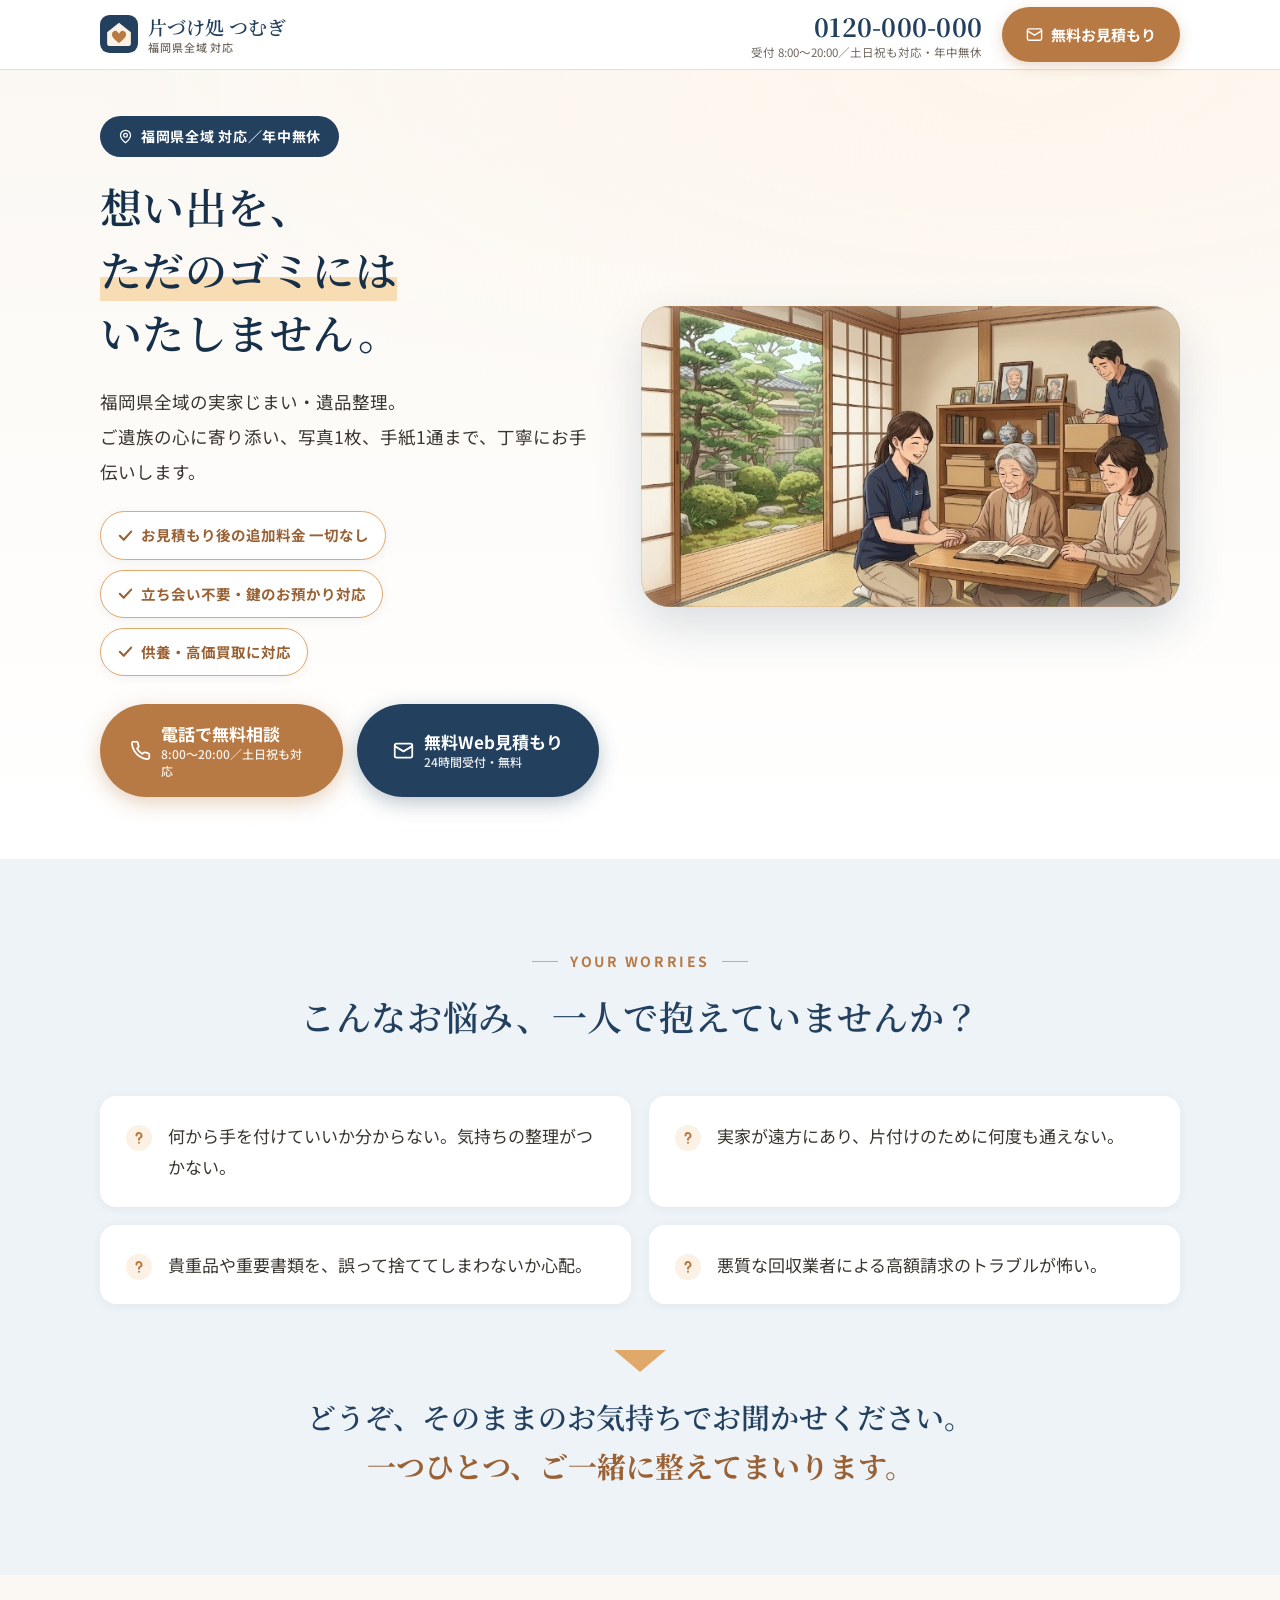
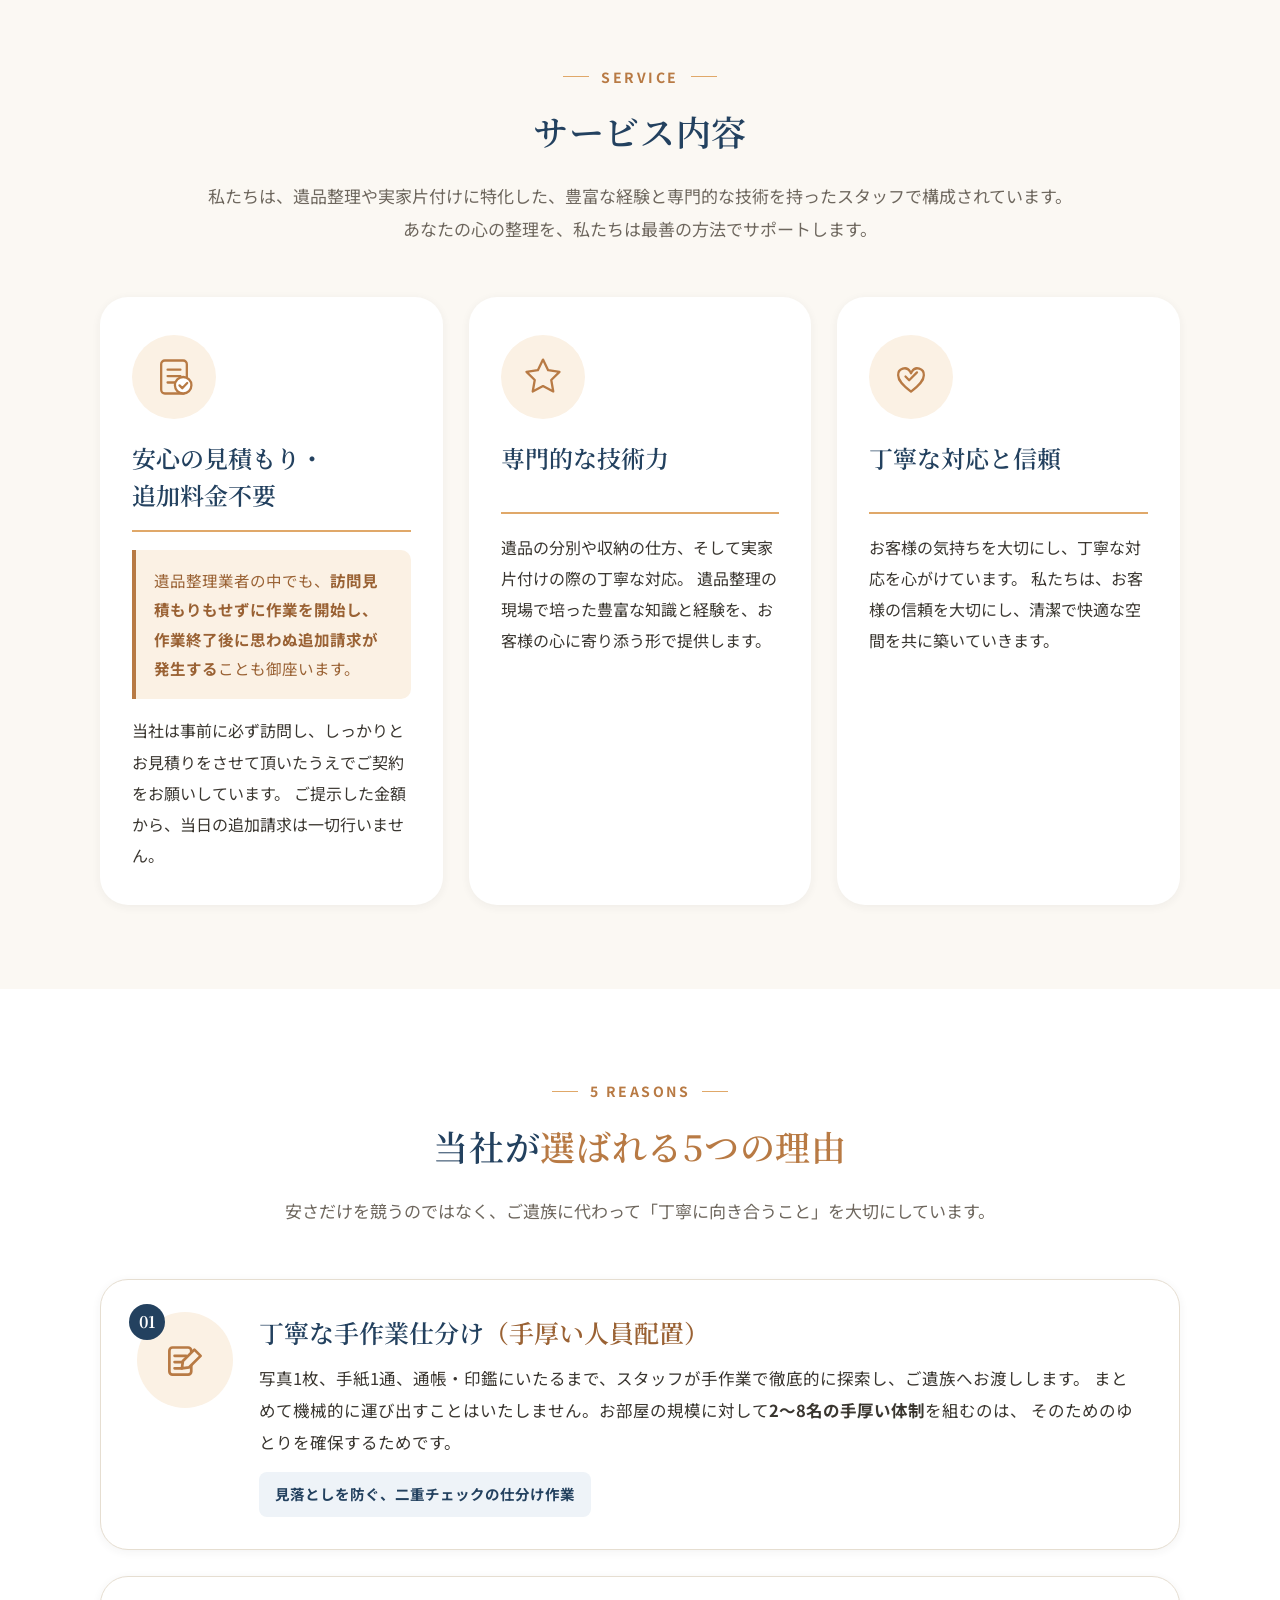
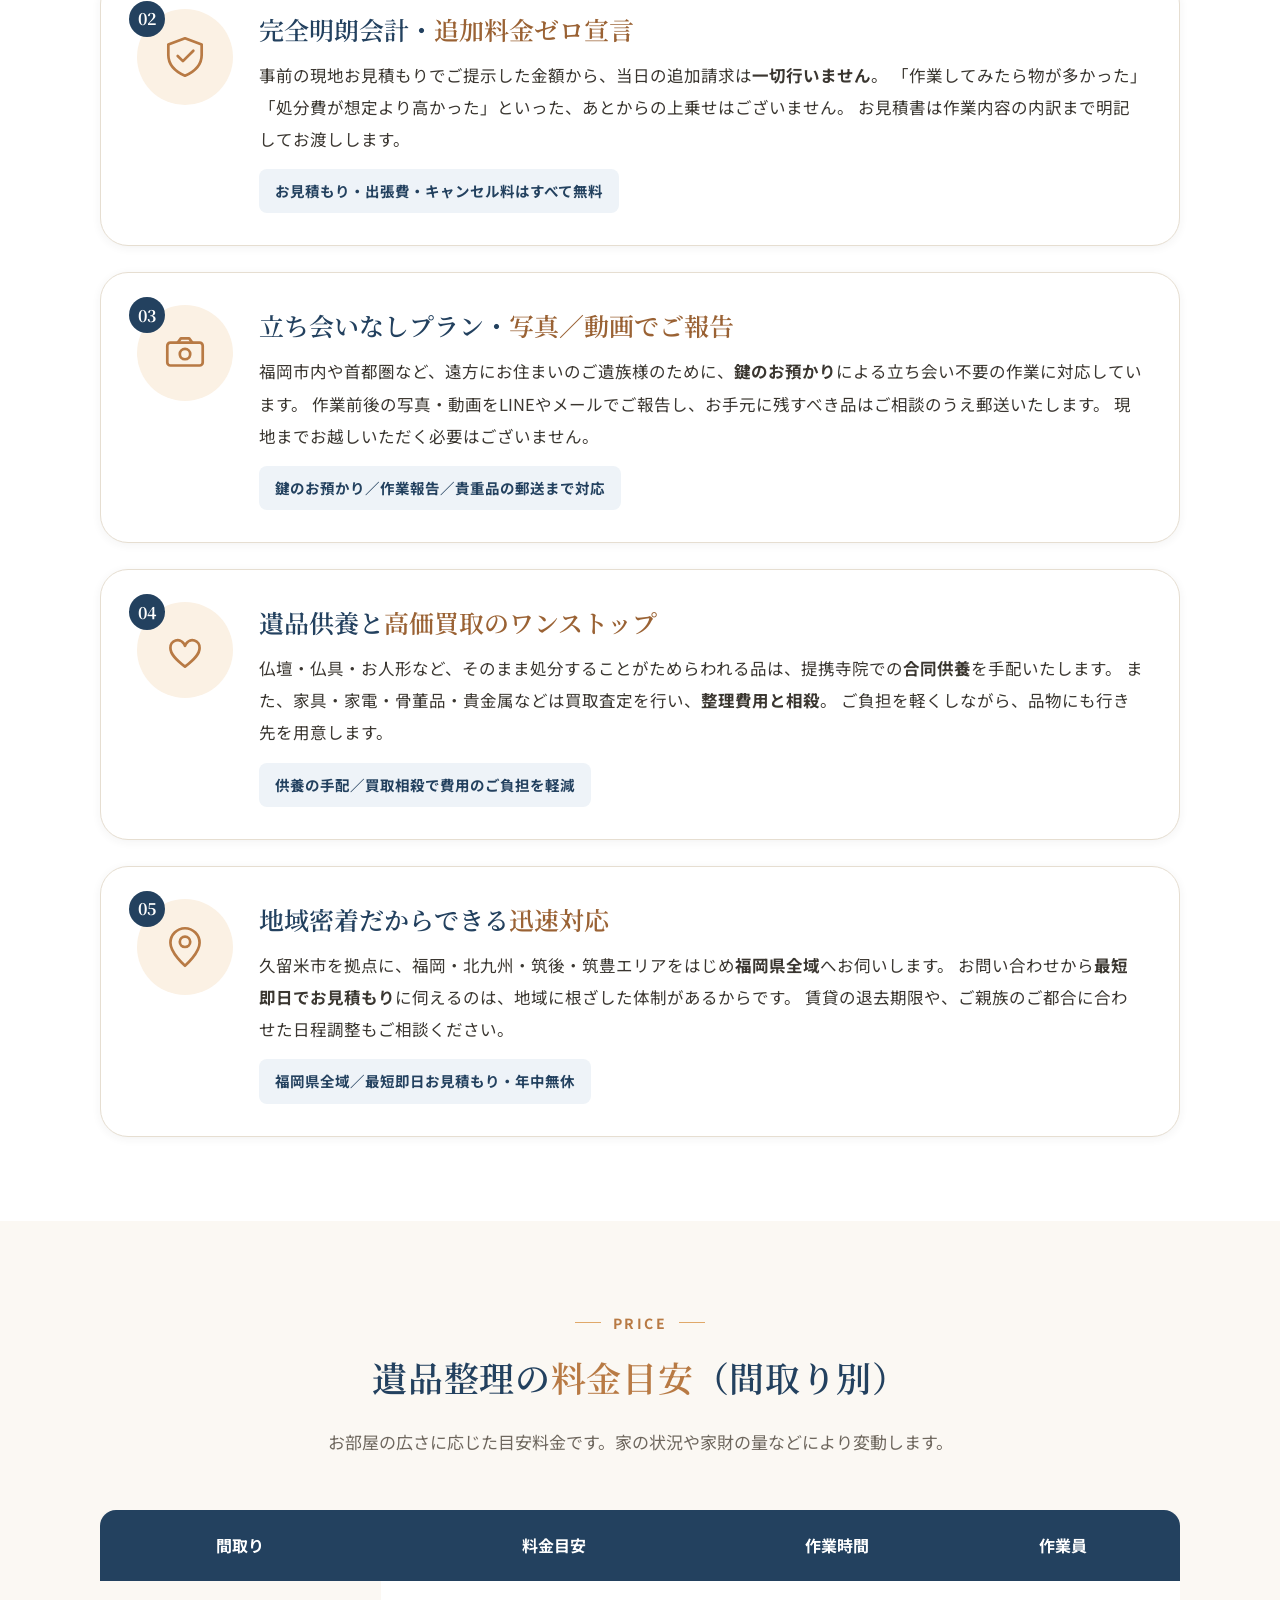
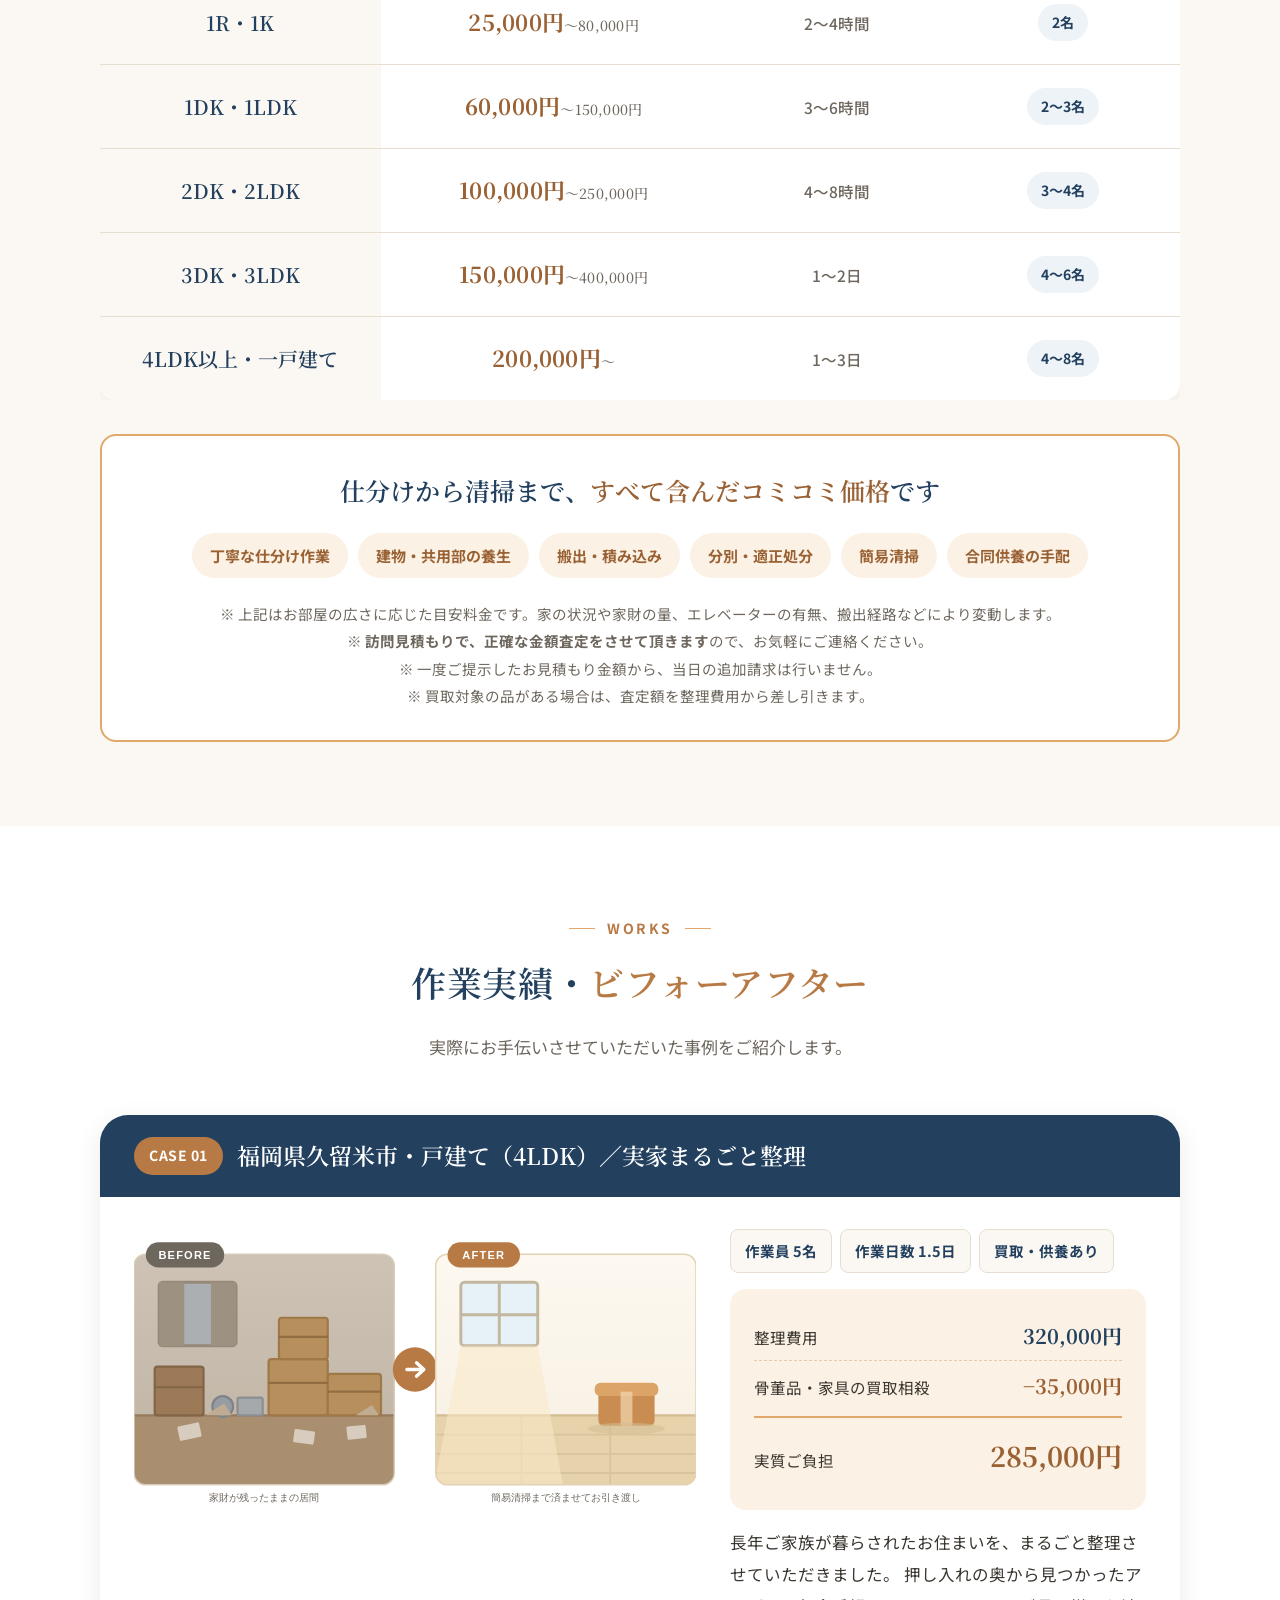
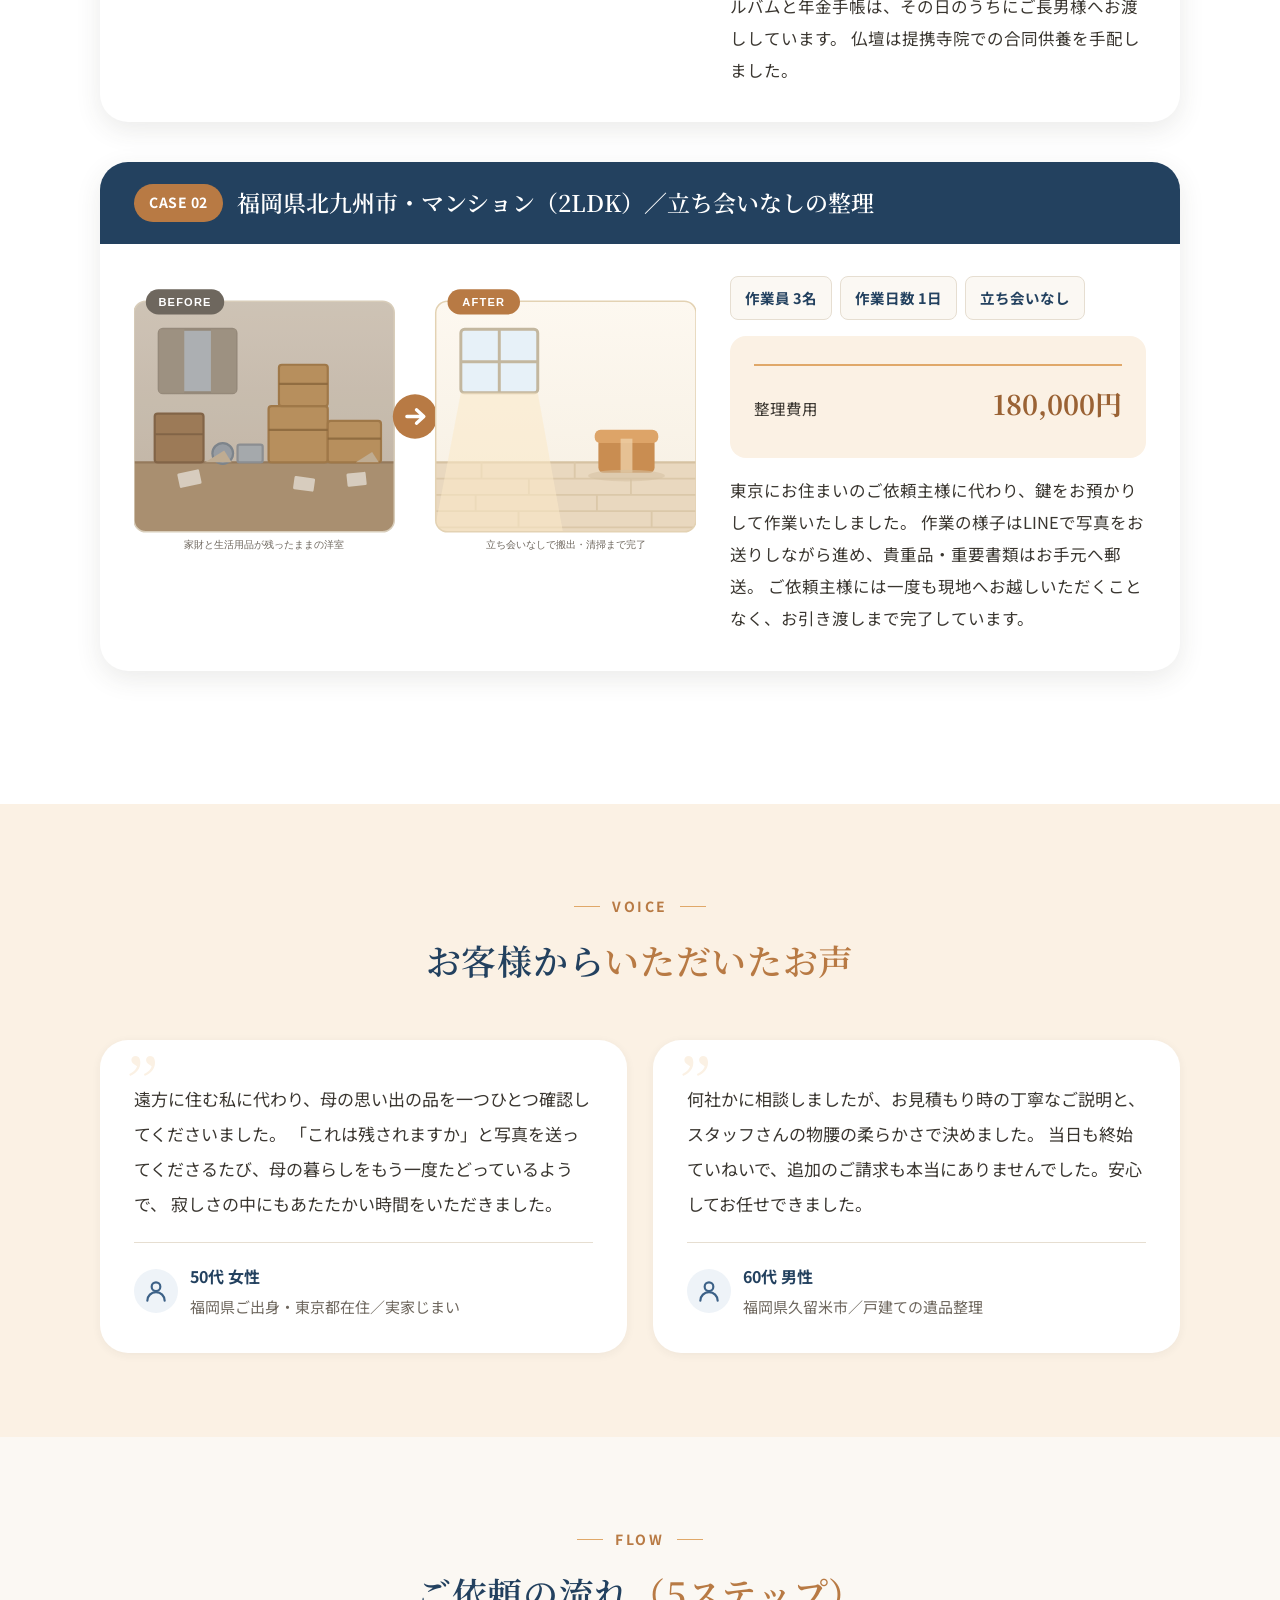
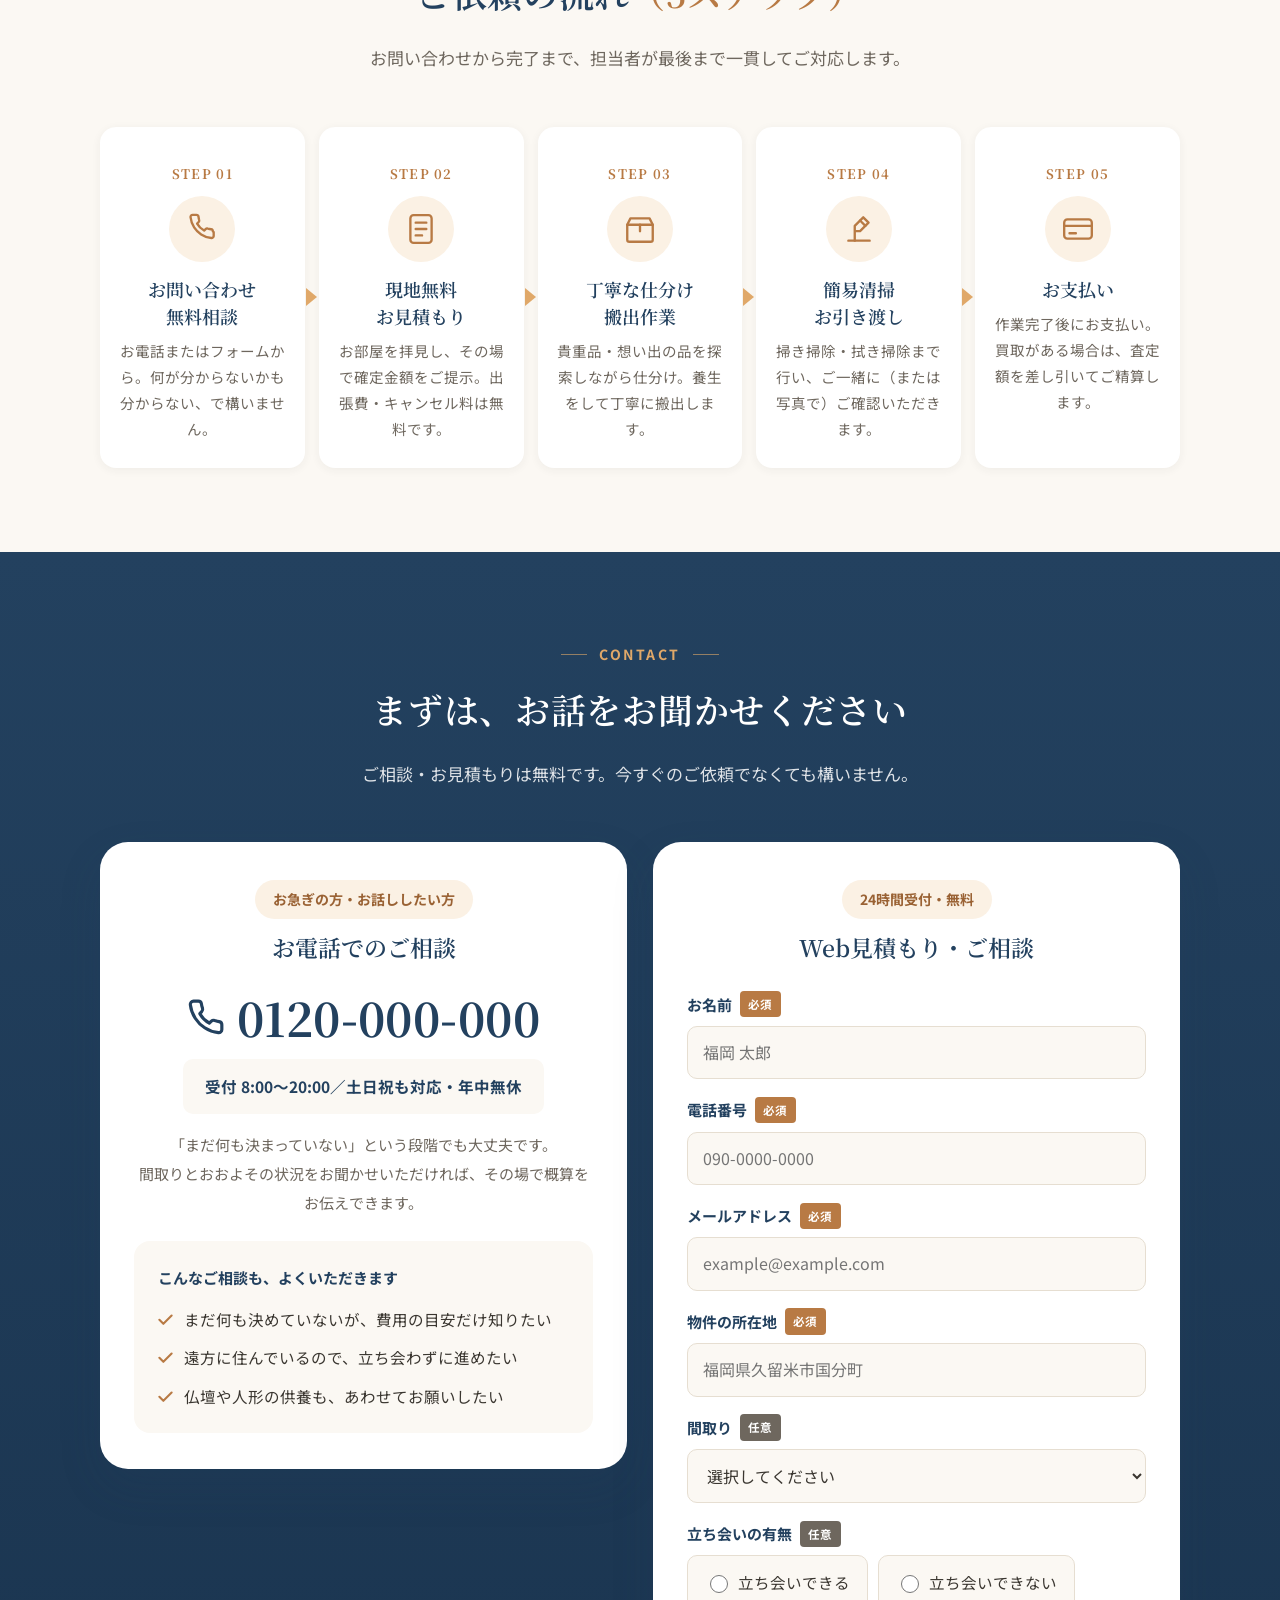
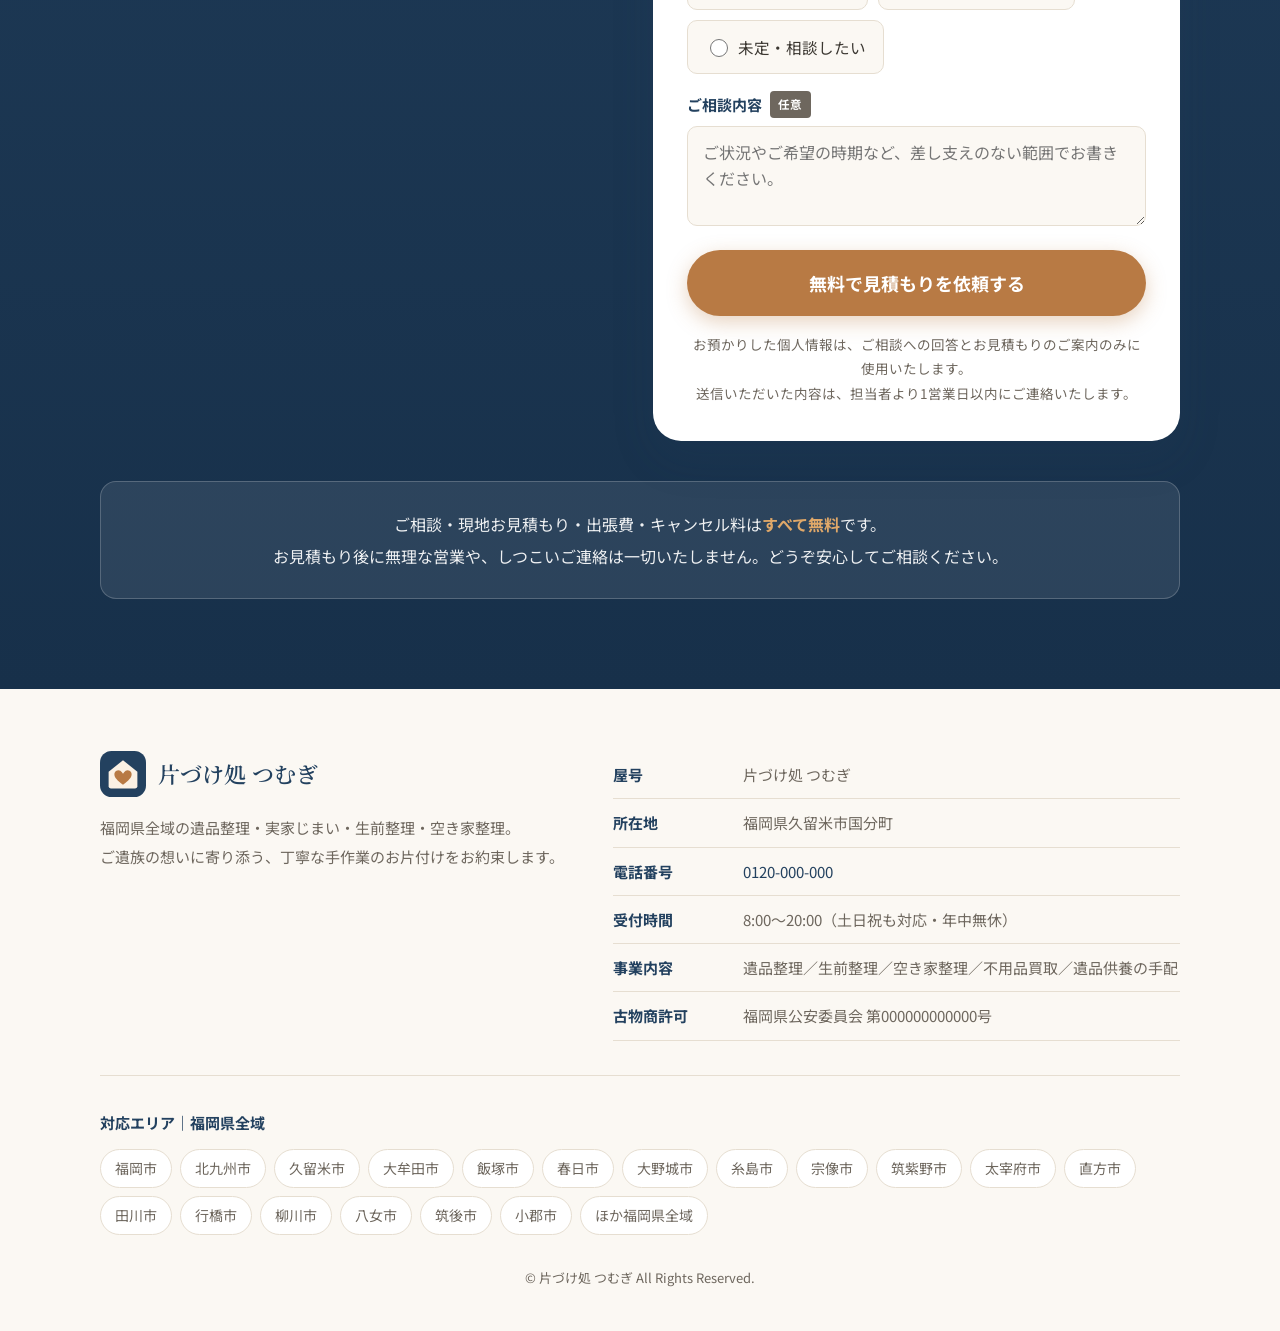
==== commit a1076b41: "選ばれる理由05のエリア表記を修正 「福岡市・北九州市」→「福岡・北九州」。 筑後・筑豊と並べたときの表記を揃えた。  Co-Authored-By: Claude Opus 5 <noreply@a" ====
--- a/ihin-lp/index.html
+++ b/ihin-lp/index.html
@@ -303,7 +303,7 @@
         <div>
           <h3 class="p-reason__title">地域密着だからできる<em>迅速対応</em></h3>
           <p class="p-reason__text">
-            久留米市を拠点に、福岡市・北九州市・筑後・筑豊エリアをはじめ<b>福岡県全域</b>へお伺いします。
+            久留米市を拠点に、福岡・北九州・筑後・筑豊エリアをはじめ<b>福岡県全域</b>へお伺いします。
             お問い合わせから<b>最短即日でお見積もり</b>に伺えるのは、地域に根ざした体制があるからです。
             賃貸の退去期限や、ご親族のご都合に合わせた日程調整もご相談ください。
           </p>
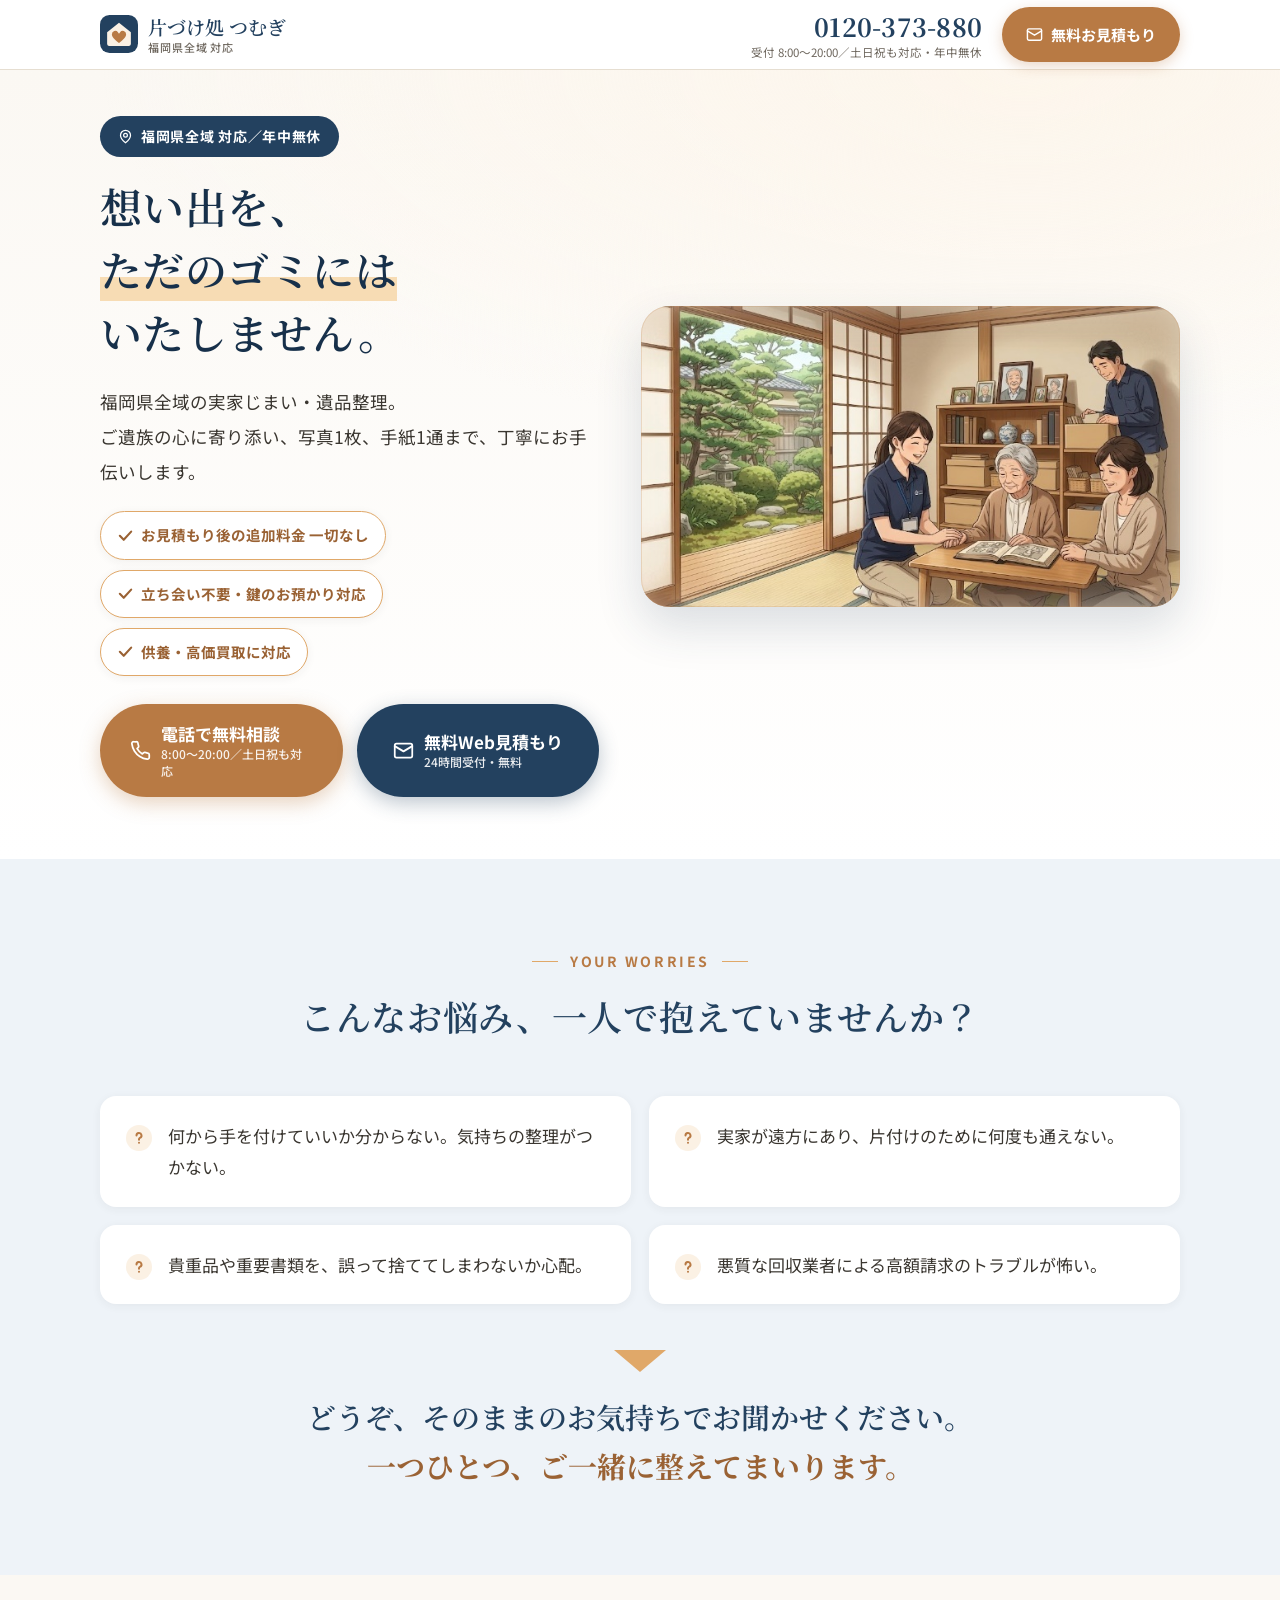
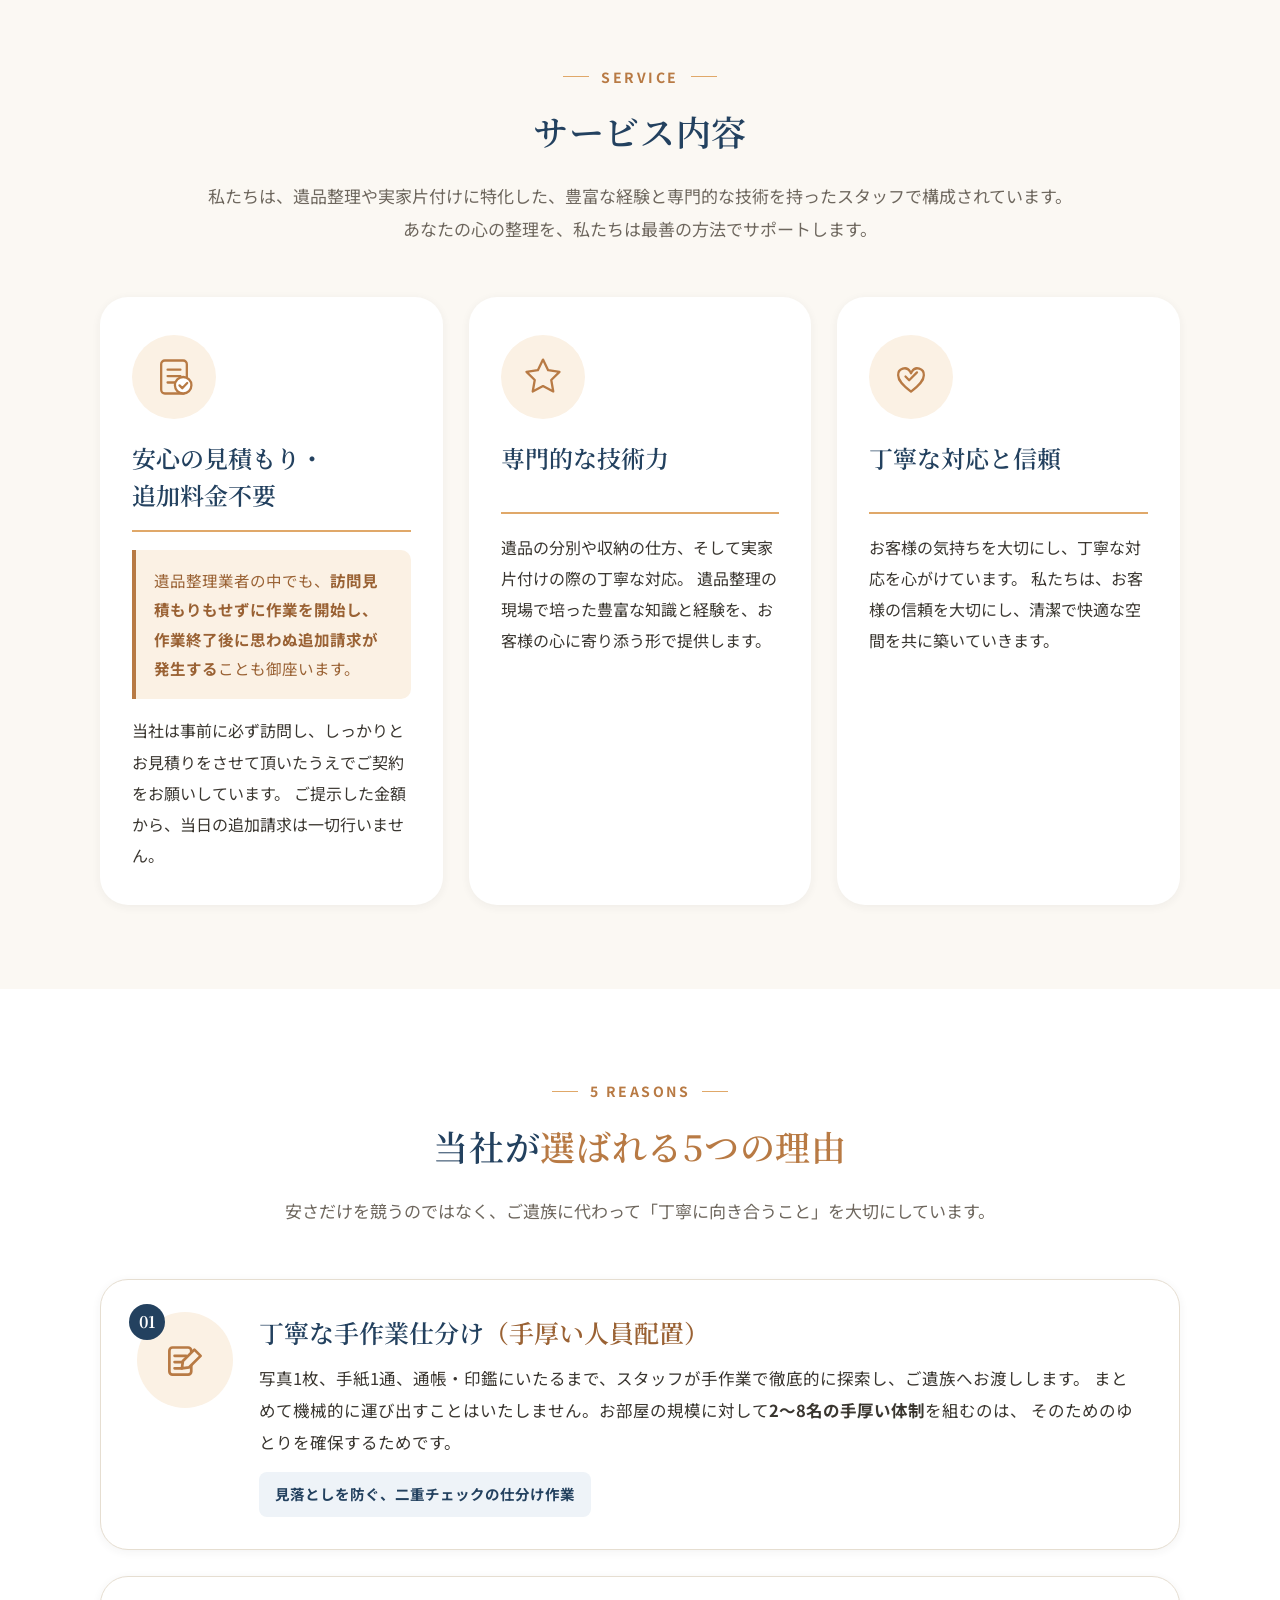
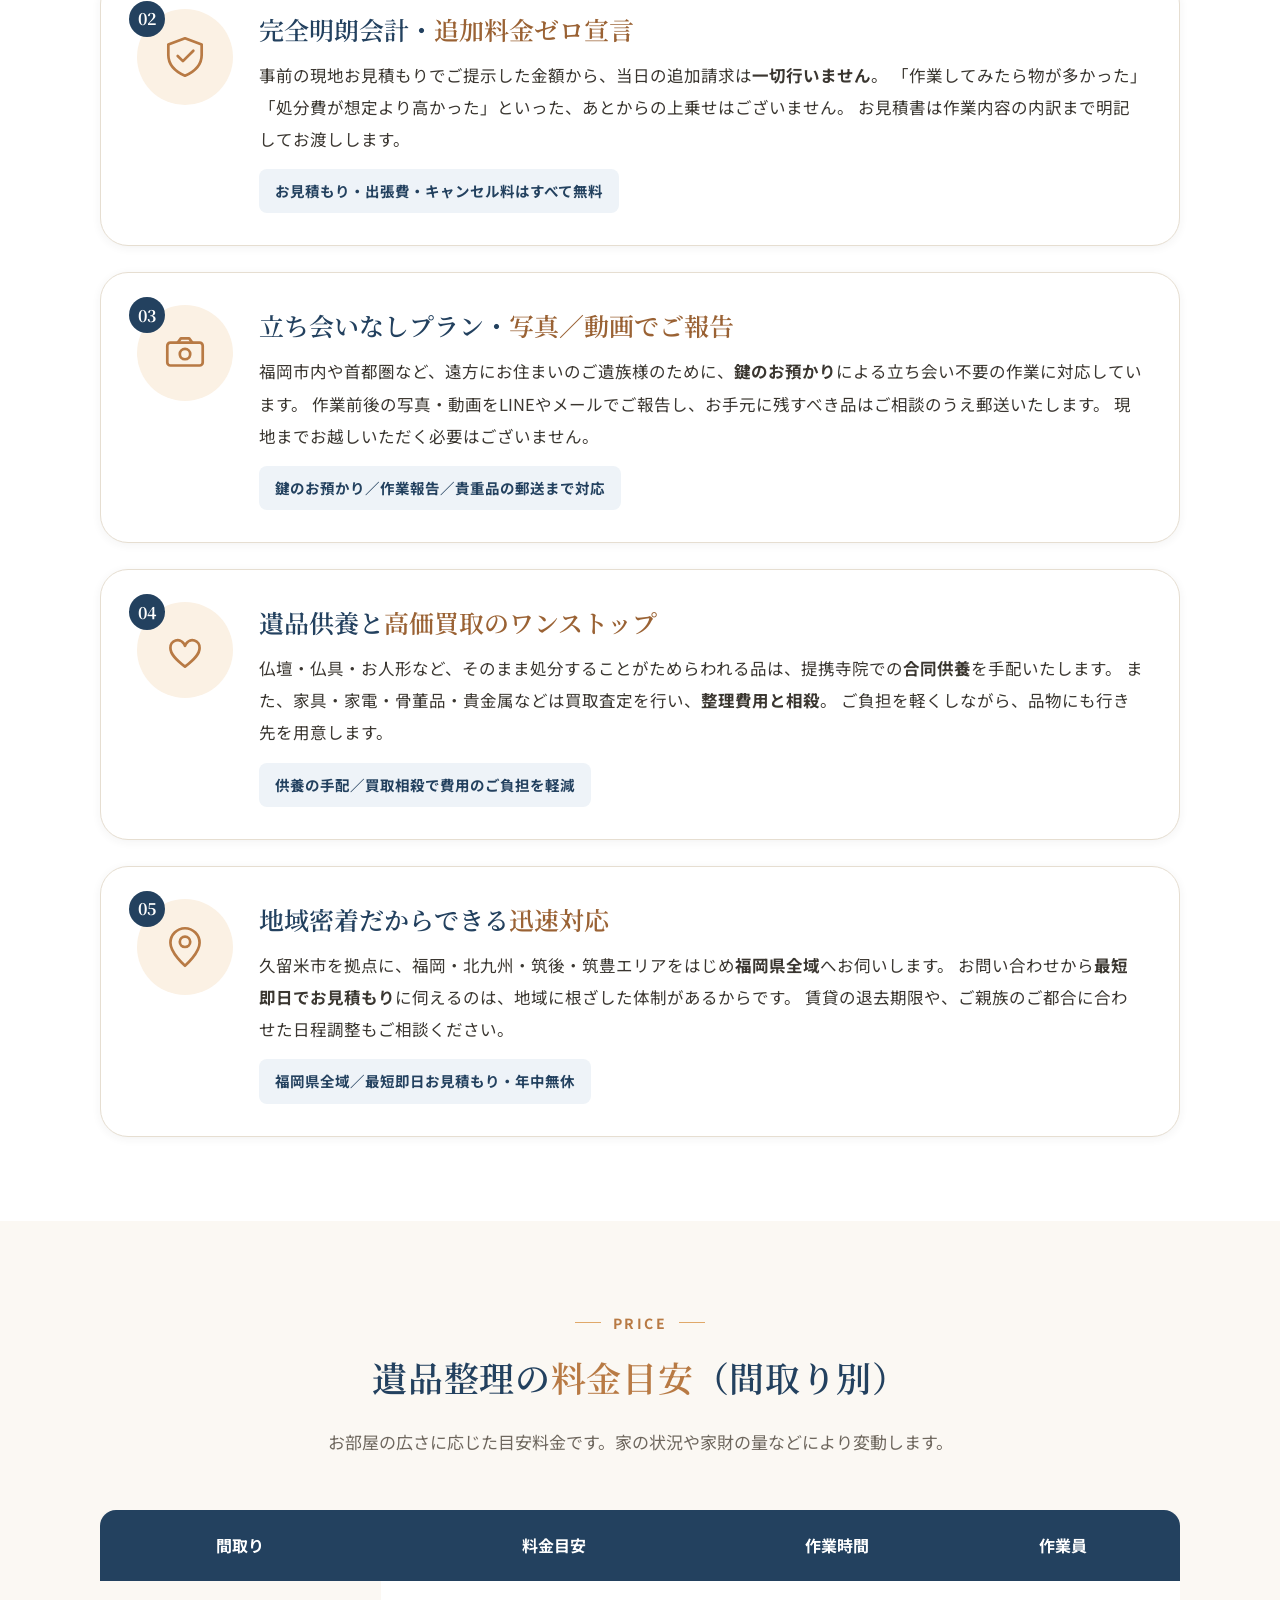
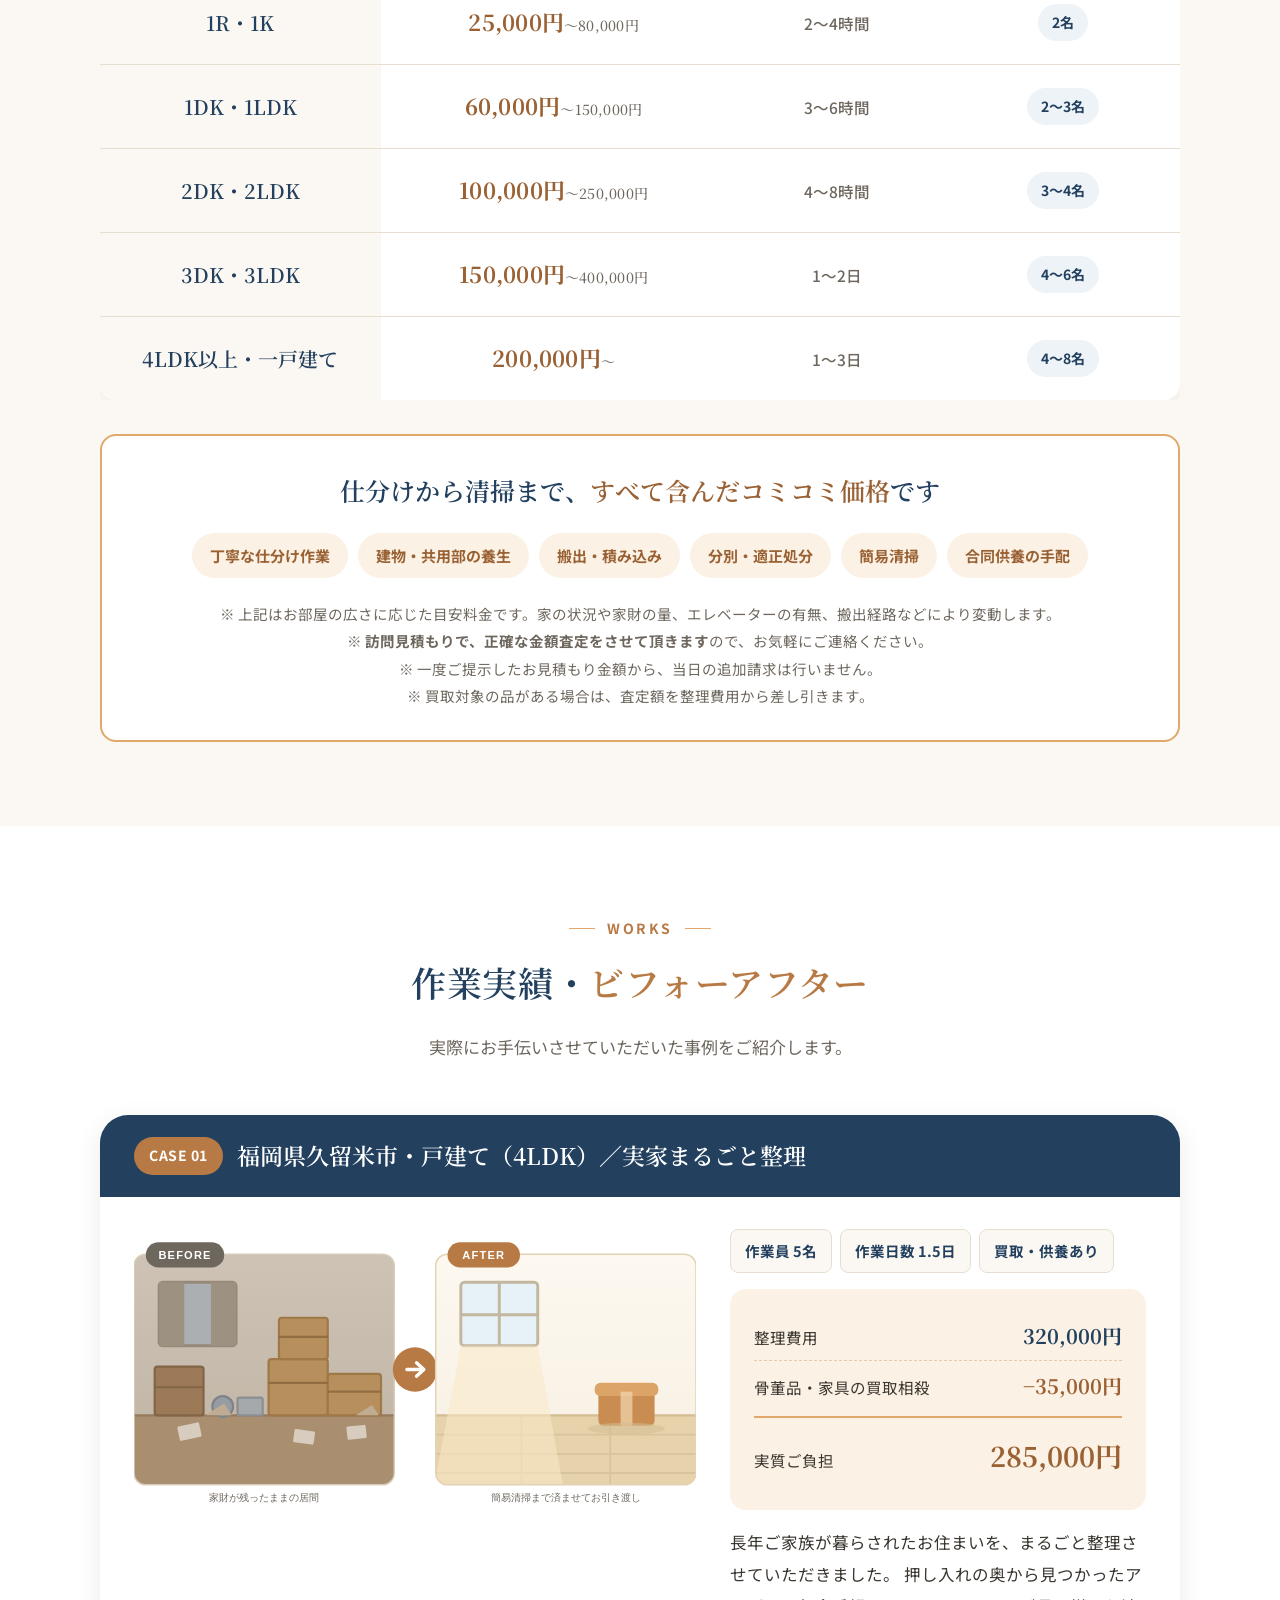
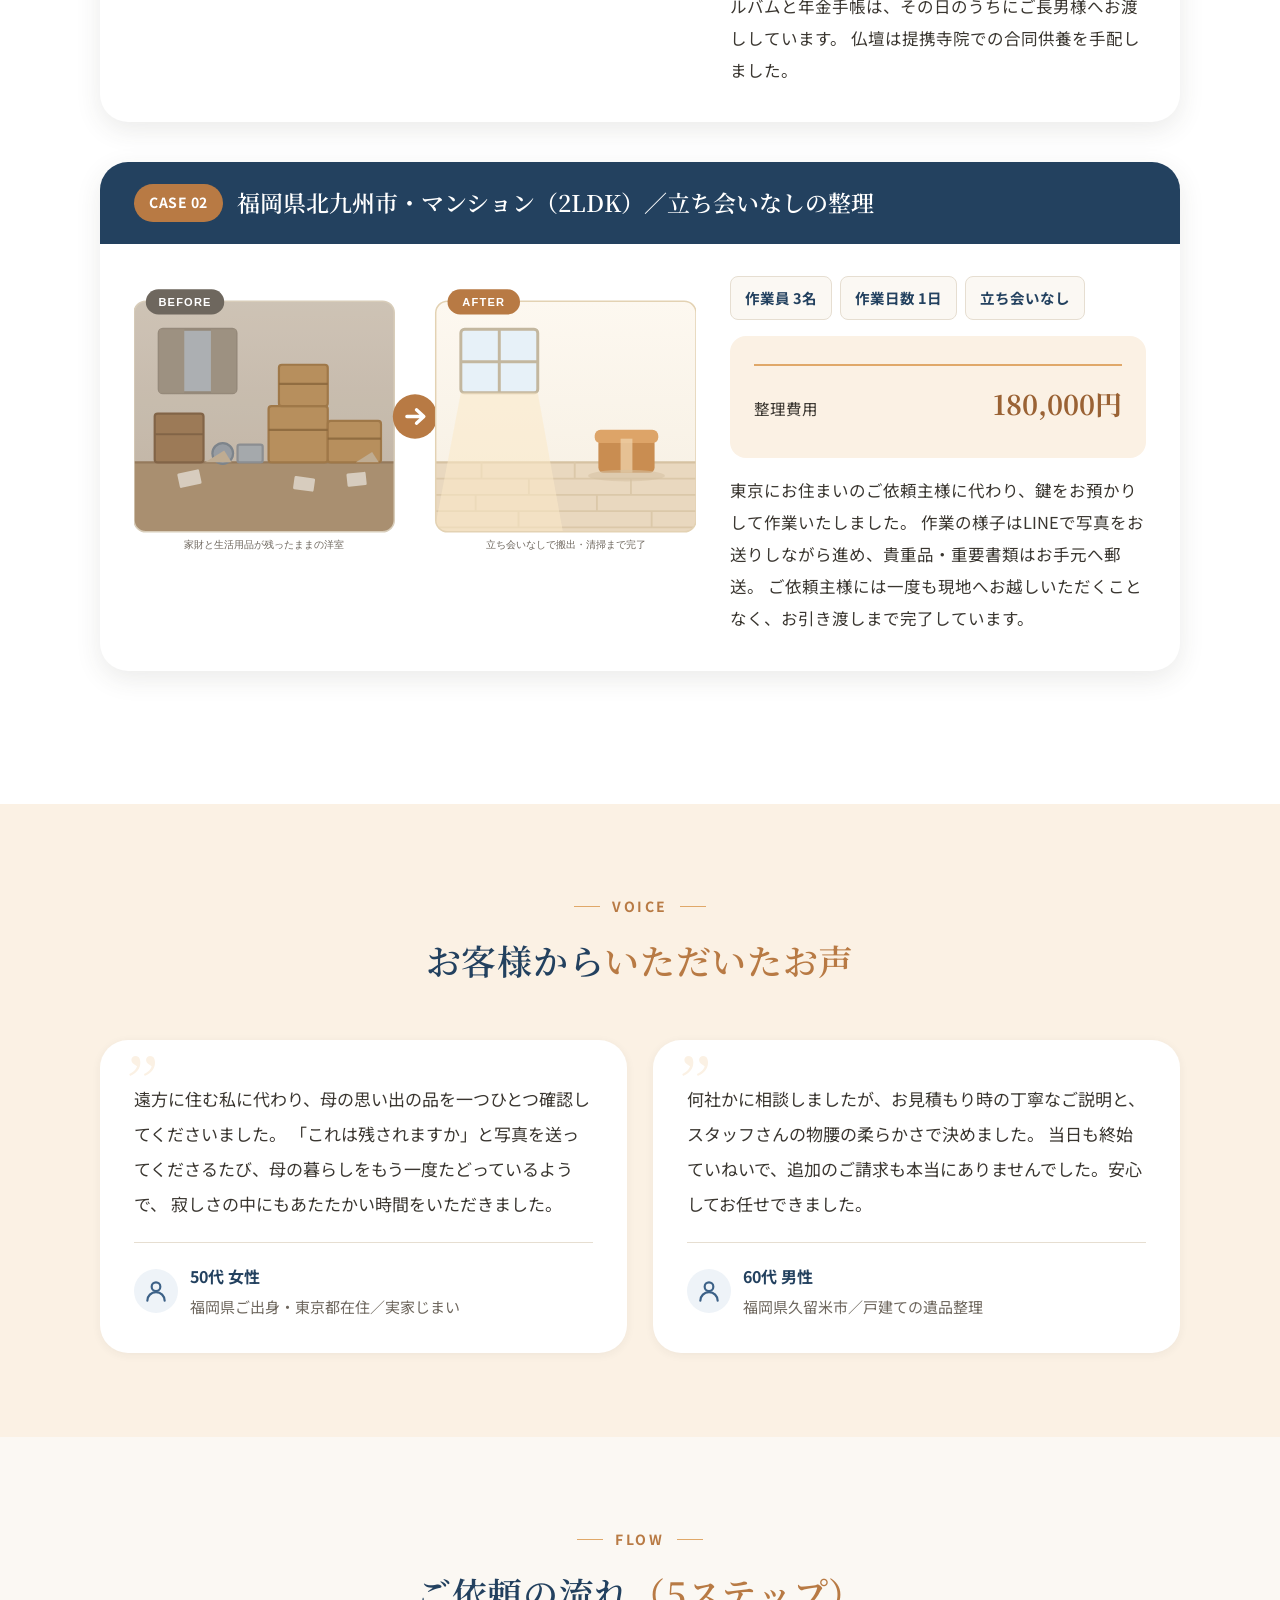
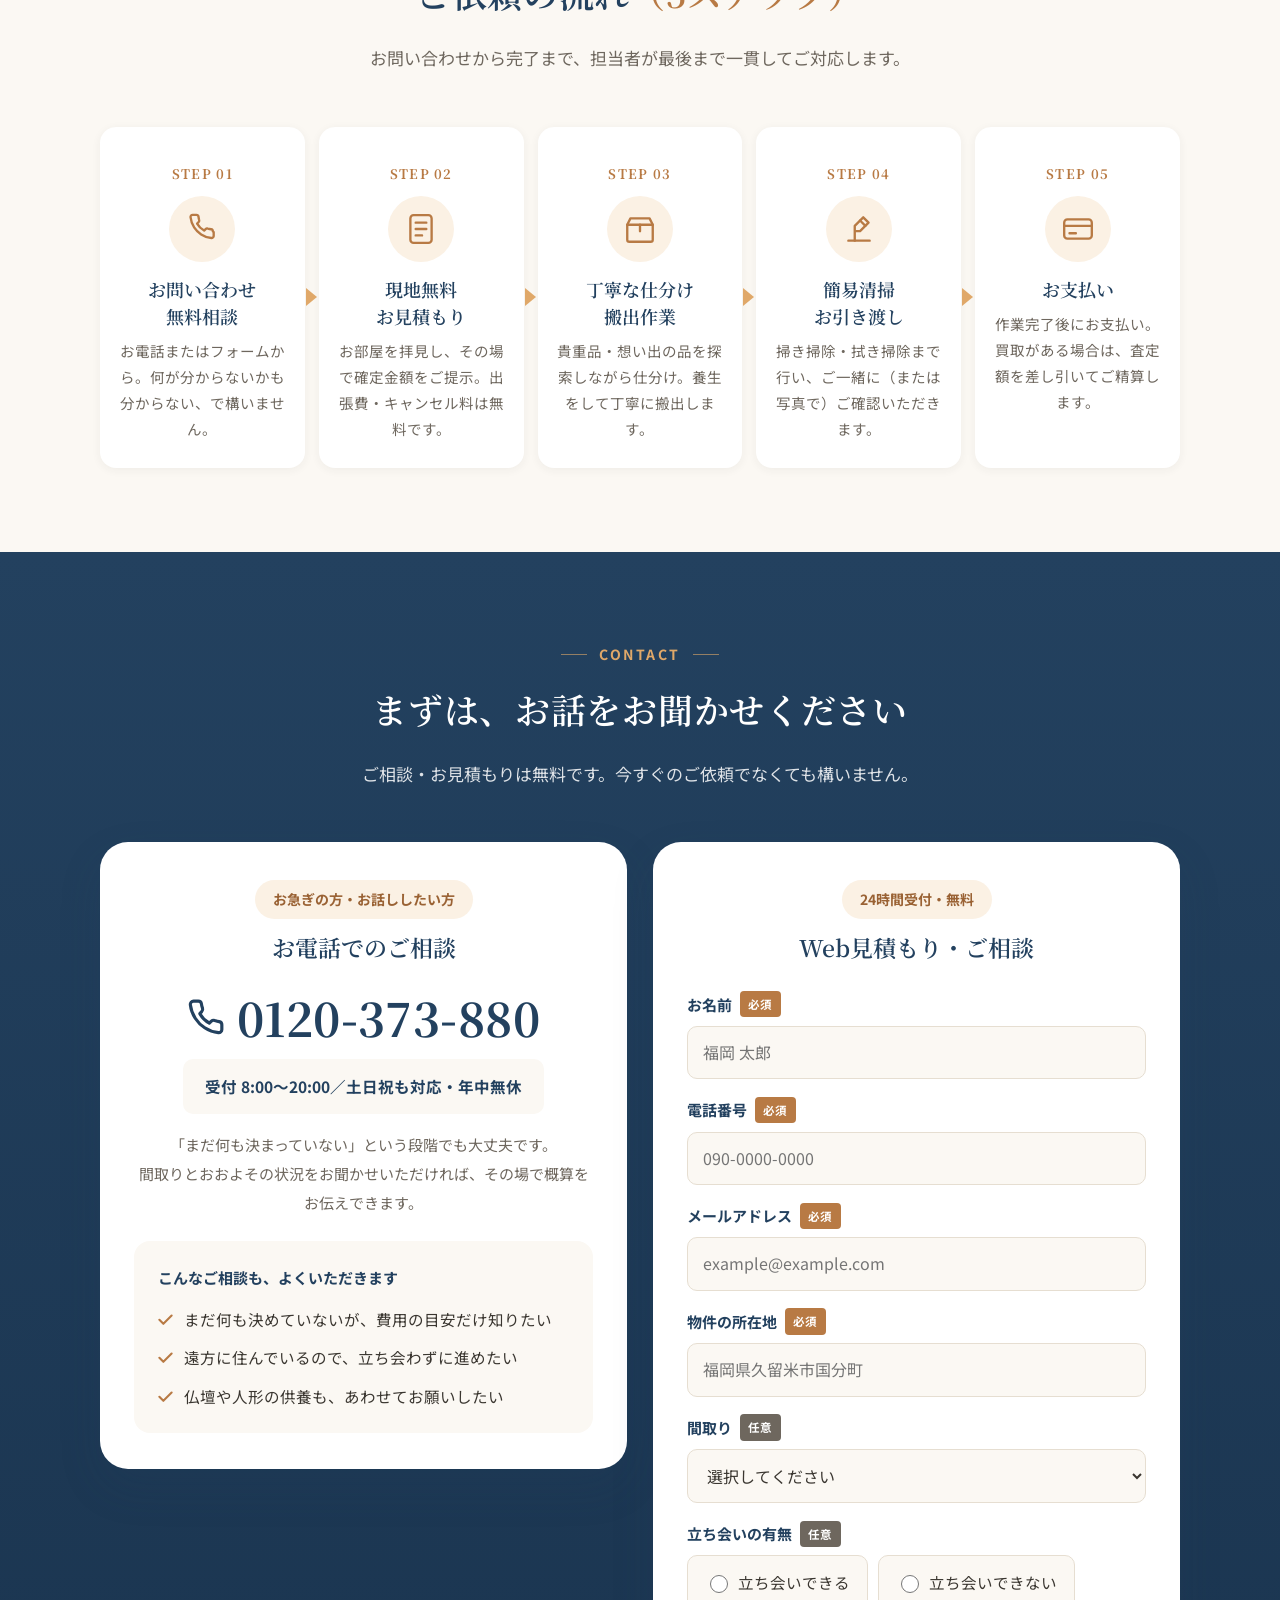
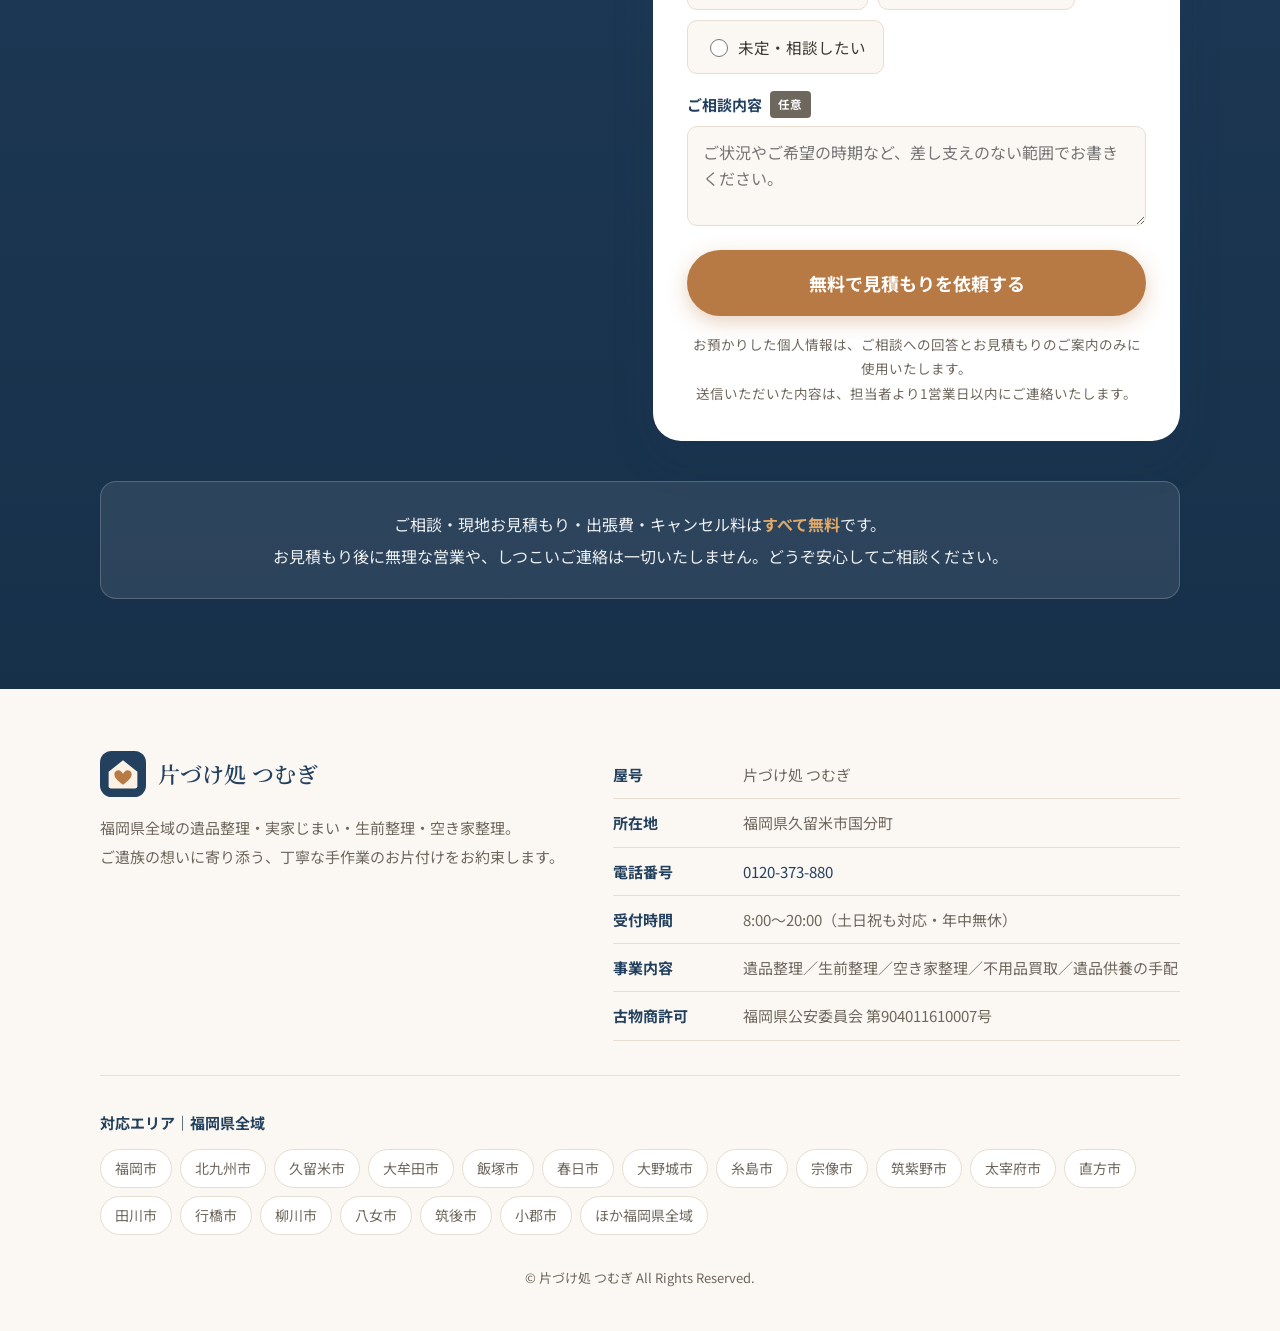
==== commit ecd917b1: "フリーダイヤルと古物商許可番号を実際の値に差し替え - 電話番号 0120-373-880（表示・tel リンクとも計6か所） - 古物商許可 福岡県公安委員会 第904011610007号 - フォ" ====
--- a/ihin-lp/index.html
+++ b/ihin-lp/index.html
@@ -66,7 +66,7 @@
     </a>
     <div class="l-header__right">
       <div class="l-header__tel">
-        <a class="l-header__tel-num" href="tel:0120000000">0120-000-000</a>
+        <a class="l-header__tel-num" href="tel:0120373880">0120-373-880</a>
         <span class="l-header__tel-note">受付 8:00〜20:00／土日祝も対応・年中無休</span>
       </div>
       <a class="l-header__cta" href="#contact">
@@ -98,7 +98,7 @@
         <li class="p-fv__badge"><svg aria-hidden="true"><use href="#i-check"></use></svg>供養・高価買取に対応</li>
       </ul>
       <div class="p-fv__cta">
-        <a class="c-btn c-btn--tel" href="tel:0120000000">
+        <a class="c-btn c-btn--tel" href="tel:0120373880">
           <svg aria-hidden="true"><use href="#i-tel"></use></svg>
           <span><span class="c-btn__main">電話で無料相談</span><span class="c-btn__sub">8:00〜20:00／土日祝も対応</span></span>
         </a>
@@ -604,8 +604,8 @@
           <p class="p-cv__card-title">お電話でのご相談</p>
         </div>
         <div class="p-cv__tel">
-          <a class="p-cv__tel-link" href="tel:0120000000">
-            <svg aria-hidden="true"><use href="#i-tel"></use></svg>0120-000-000
+          <a class="p-cv__tel-link" href="tel:0120373880">
+            <svg aria-hidden="true"><use href="#i-tel"></use></svg>0120-373-880
           </a>
           <p class="p-cv__tel-hours">受付 8:00〜20:00／土日祝も対応・年中無休</p>
           <p class="p-cv__tel-note">
@@ -621,7 +621,7 @@
             </ul>
           </div>
         </div>
-        <a class="c-btn c-btn--tel c-btn--lg u-sp-only" href="tel:0120000000" style="width:100%;margin-top:22px;">
+        <a class="c-btn c-btn--tel c-btn--lg u-sp-only" href="tel:0120373880" style="width:100%;margin-top:22px;">
           <svg aria-hidden="true"><use href="#i-tel"></use></svg>タップして電話する
         </a>
       </div>
@@ -722,10 +722,10 @@
         <dt>屋号</dt><dd>片づけ処 つむぎ</dd>
         <!-- 郵便番号・丁目番地が未確認です。判明したら追記してください -->
         <dt>所在地</dt><dd>福岡県久留米市国分町</dd>
-        <dt>電話番号</dt><dd><a href="tel:0120000000">0120-000-000</a></dd>
+        <dt>電話番号</dt><dd><a href="tel:0120373880">0120-373-880</a></dd>
         <dt>受付時間</dt><dd>8:00〜20:00（土日祝も対応・年中無休）</dd>
         <dt>事業内容</dt><dd>遺品整理／生前整理／空き家整理／不用品買取／遺品供養の手配</dd>
-        <dt>古物商許可</dt><dd>福岡県公安委員会 第000000000000号</dd>
+        <dt>古物商許可</dt><dd>福岡県公安委員会 第904011610007号</dd>
       </dl>
     </div>
 
@@ -747,7 +747,7 @@
      スマホ下部追従バー
      ================================================================ -->
 <div class="l-fixbar">
-  <a class="l-fixbar__tel" href="tel:0120000000">
+  <a class="l-fixbar__tel" href="tel:0120373880">
     <span class="l-fixbar__label"><svg aria-hidden="true"><use href="#i-tel"></use></svg>電話で相談</span>
     <small>8:00〜20:00 年中無休</small>
   </a>
--- a/ihin-lp/assets/css/style.css
+++ b/ihin-lp/assets/css/style.css
@@ -38,13 +38,21 @@
   --header-h: 70px;
   --bar-h: 76px;
 
-  --font: "Noto Sans JP", "Hiragino Kaku Gothic ProN", "Hiragino Sans", "Yu Gothic", "Meiryo", sans-serif;
-  --font-serif: "Noto Serif JP", "Hiragino Mincho ProN", "Yu Mincho", "YuMincho", serif;
+  /* 名指しするのは SIL Open Font License の Noto のみ。
+     読み込めない環境では、OS標準のゴシック／明朝（generic）に委ねる。 */
+  --font: "Noto Sans JP", sans-serif;
+  --font-serif: "Noto Serif JP", serif;
 }
 
 /* ---------- Reset ---------- */
 *, *::before, *::after { box-sizing: border-box; }
-html { scroll-behavior: smooth; scroll-padding-top: calc(var(--header-h) + 12px); }
+/* ブラウザ標準では html は Times New Roman、フォーム部品は Arial になる。
+   どちらも Monotype のフォントなので、明示的に上書きしておく。 */
+html {
+  font-family: var(--font);
+  scroll-behavior: smooth;
+  scroll-padding-top: calc(var(--header-h) + 12px);
+}
 body {
   margin: 0;
   font-family: var(--font);
@@ -61,7 +69,8 @@
 a:hover { opacity: .75; }
 ul, ol { margin: 0; padding: 0; list-style: none; }
 h1, h2, h3, h4, p, figure, dl, dd { margin: 0; }
-button { font-family: inherit; cursor: pointer; }
+input, select, textarea, button { font-family: inherit; }
+button { cursor: pointer; }
 table { border-collapse: collapse; width: 100%; }
 :focus-visible { outline: 3px solid var(--c-earth-light); outline-offset: 2px; }
 
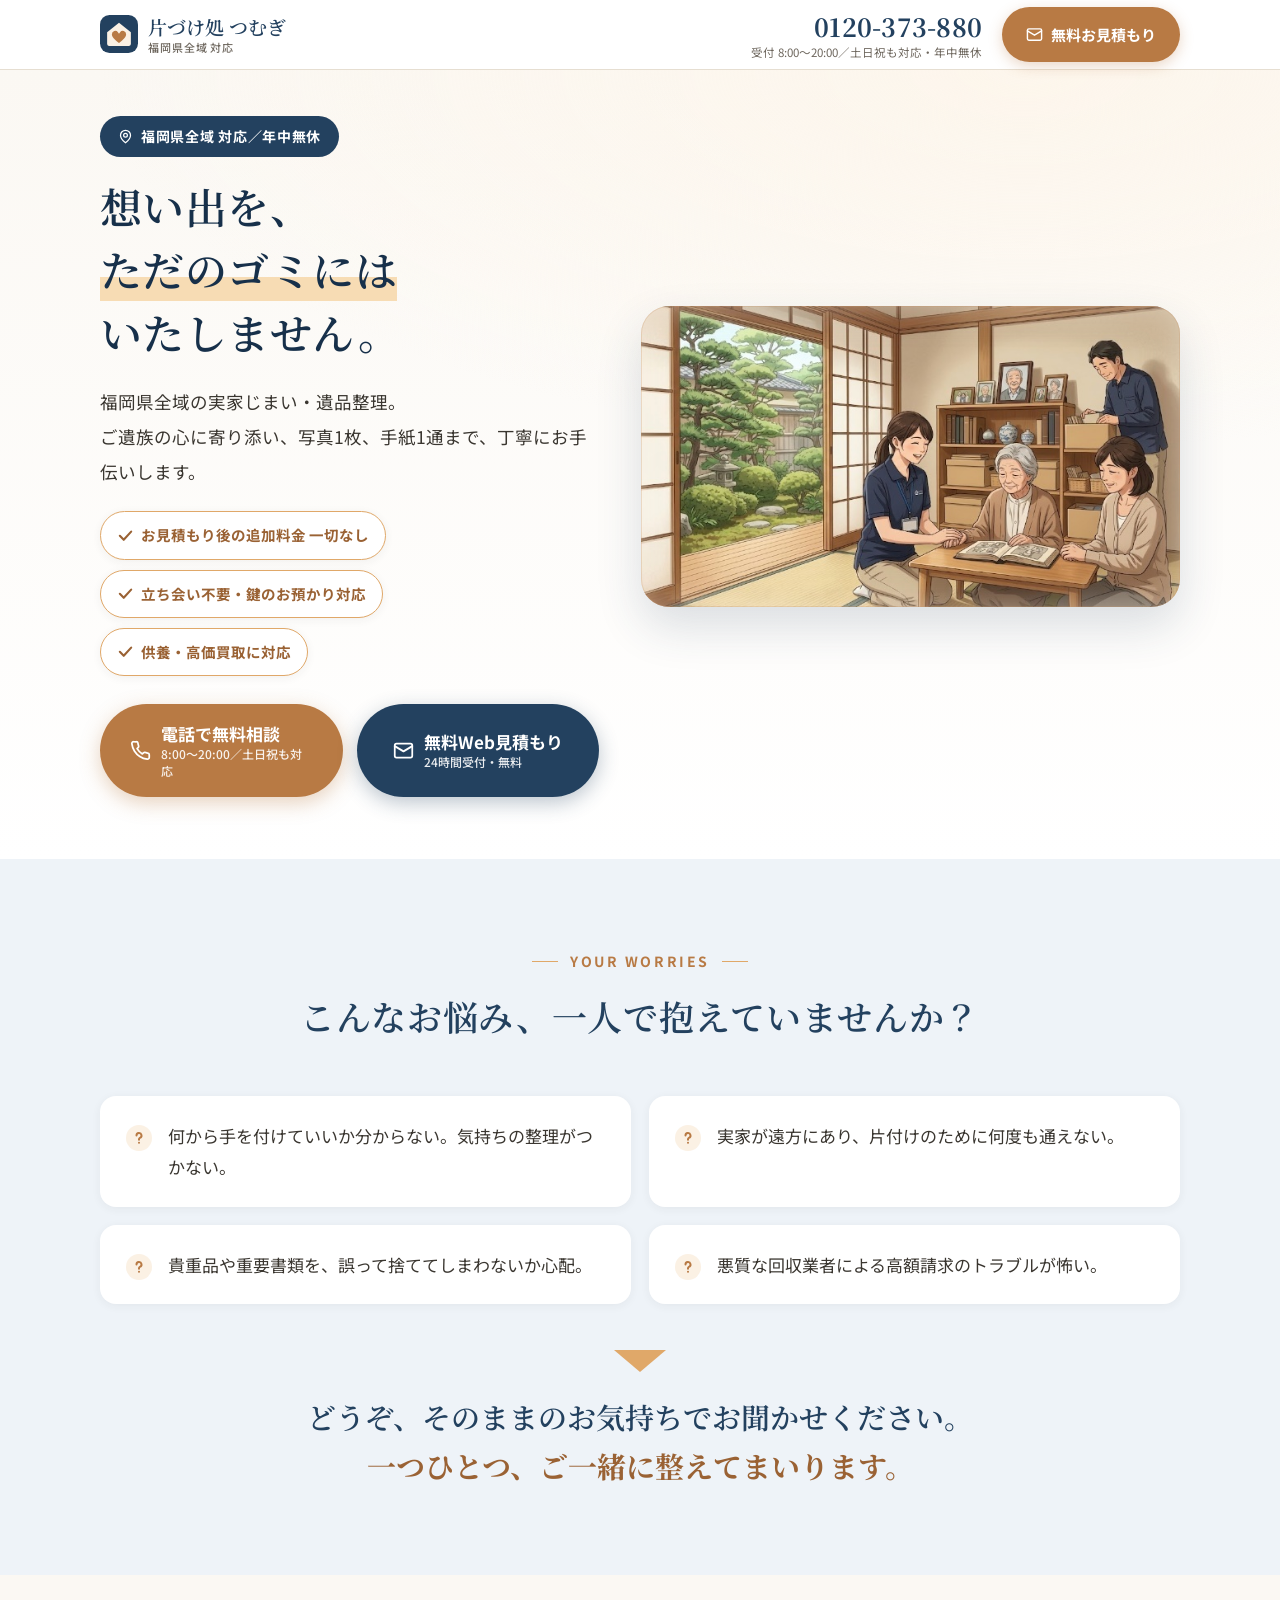
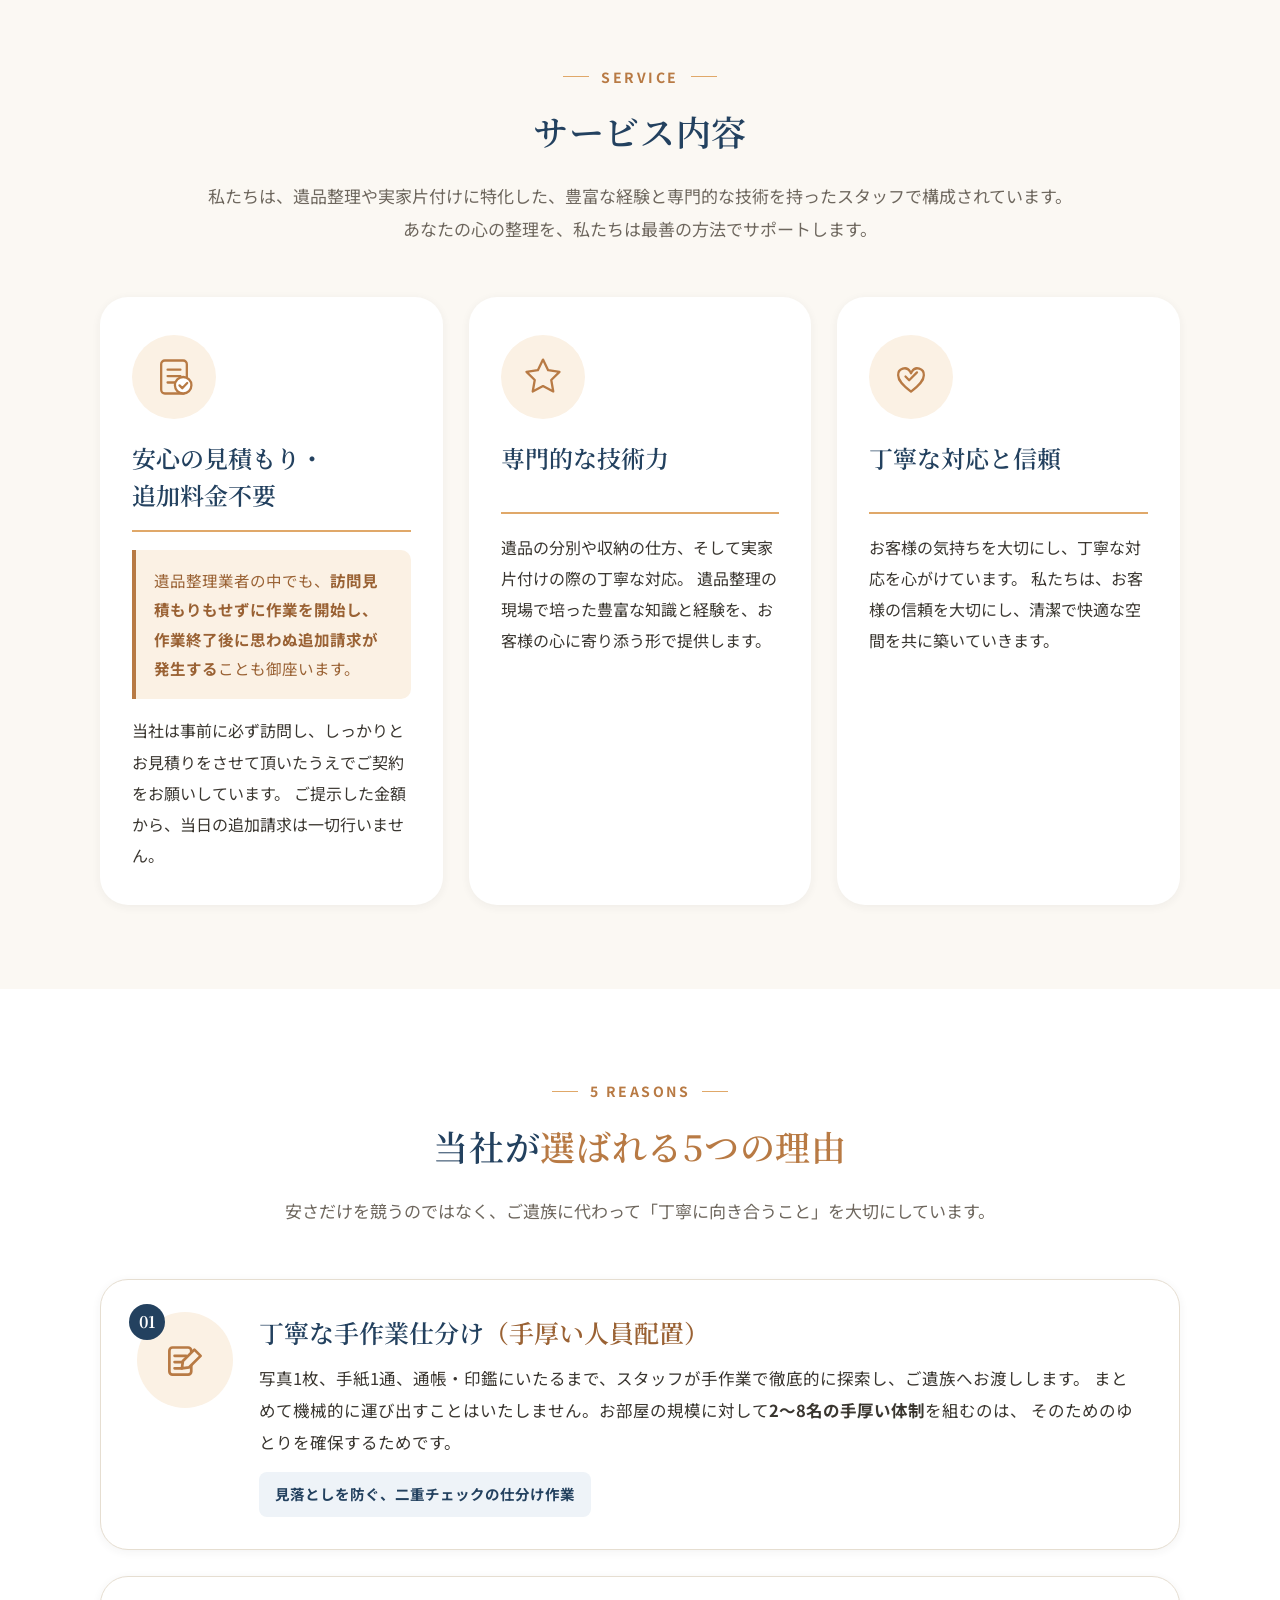
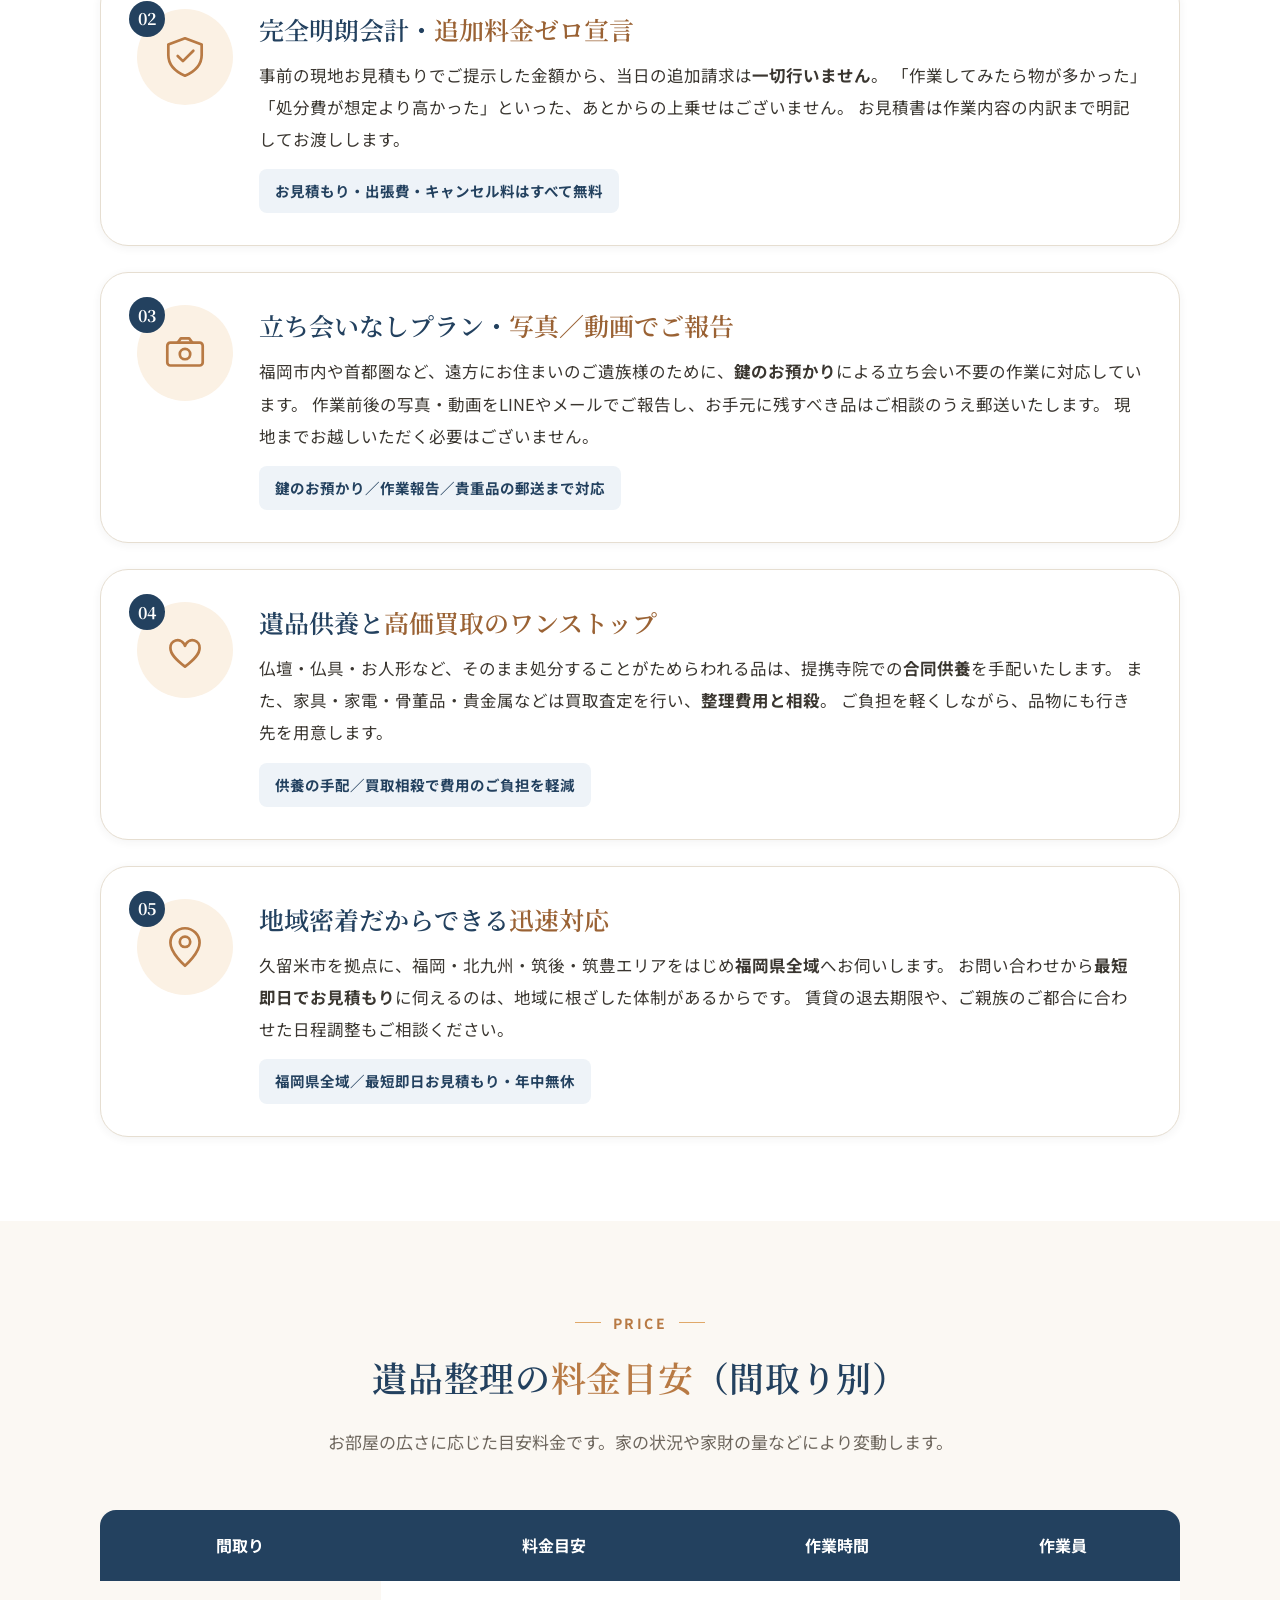
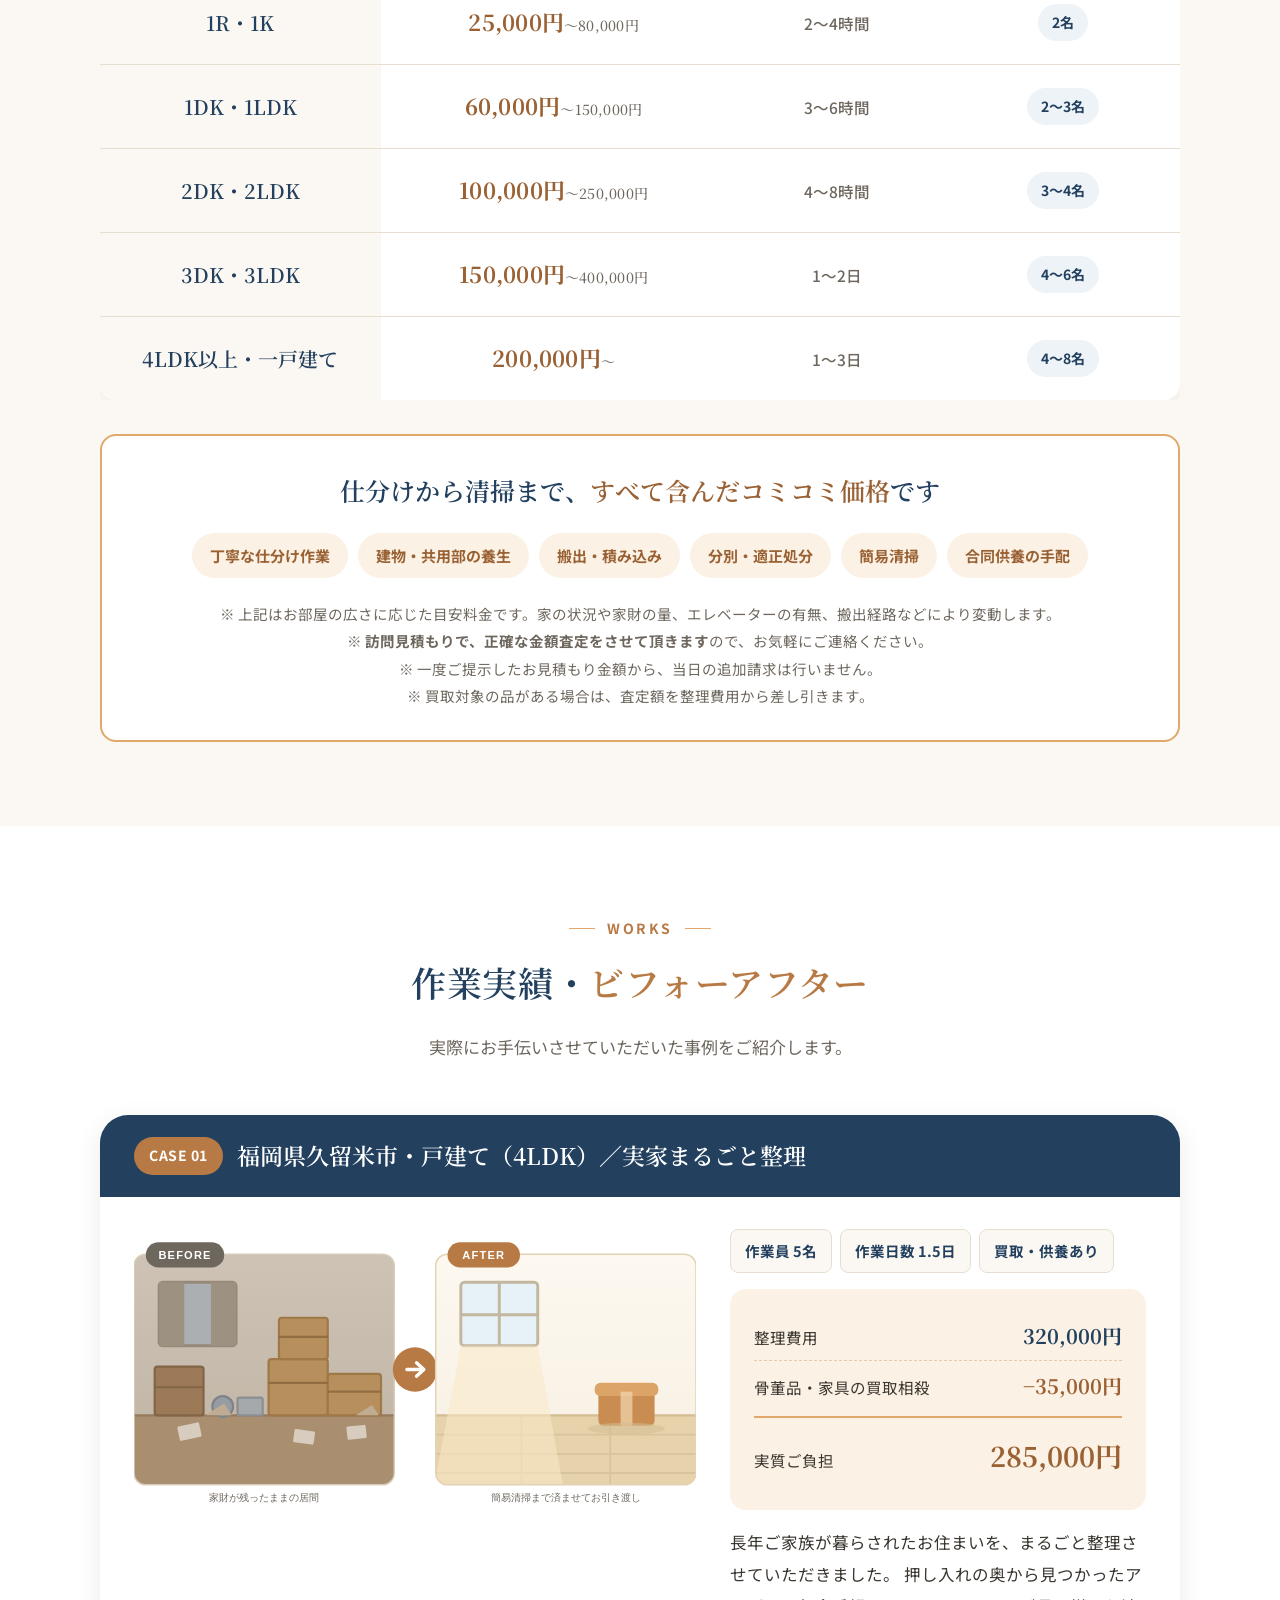
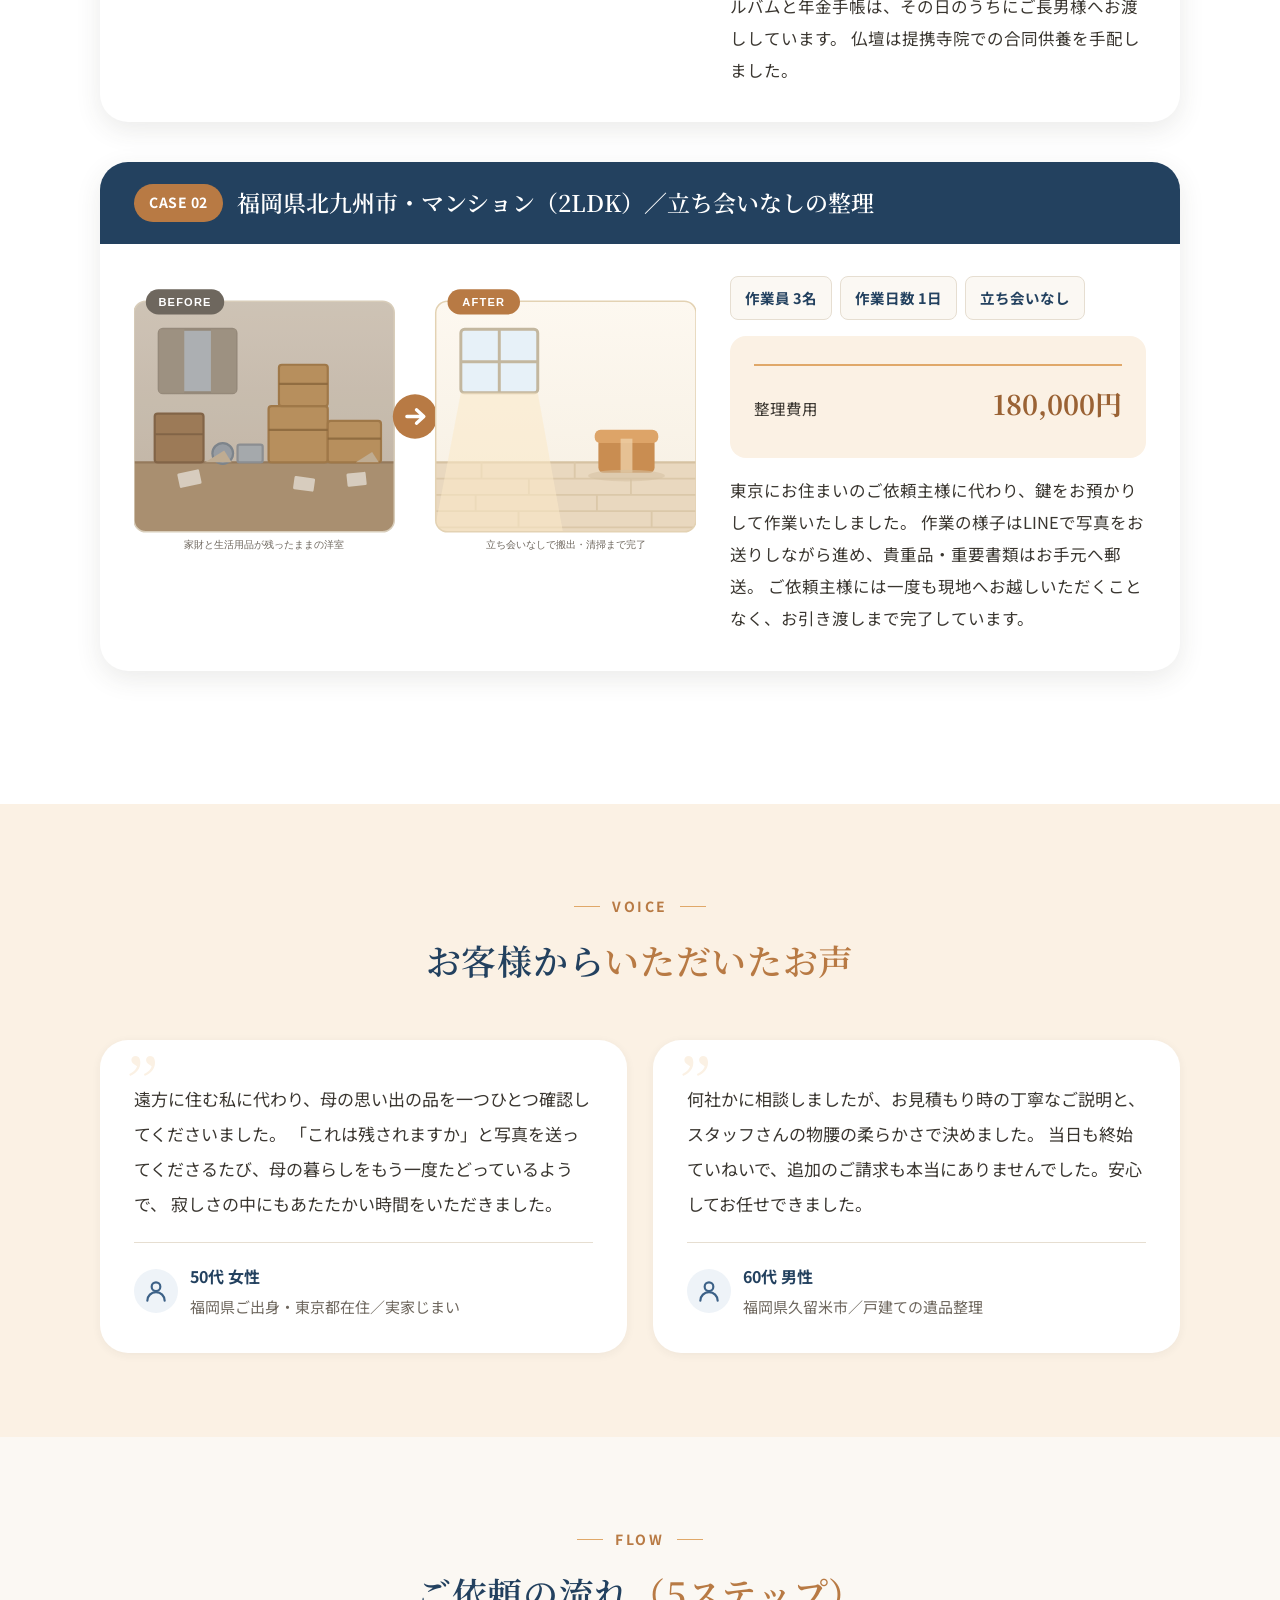
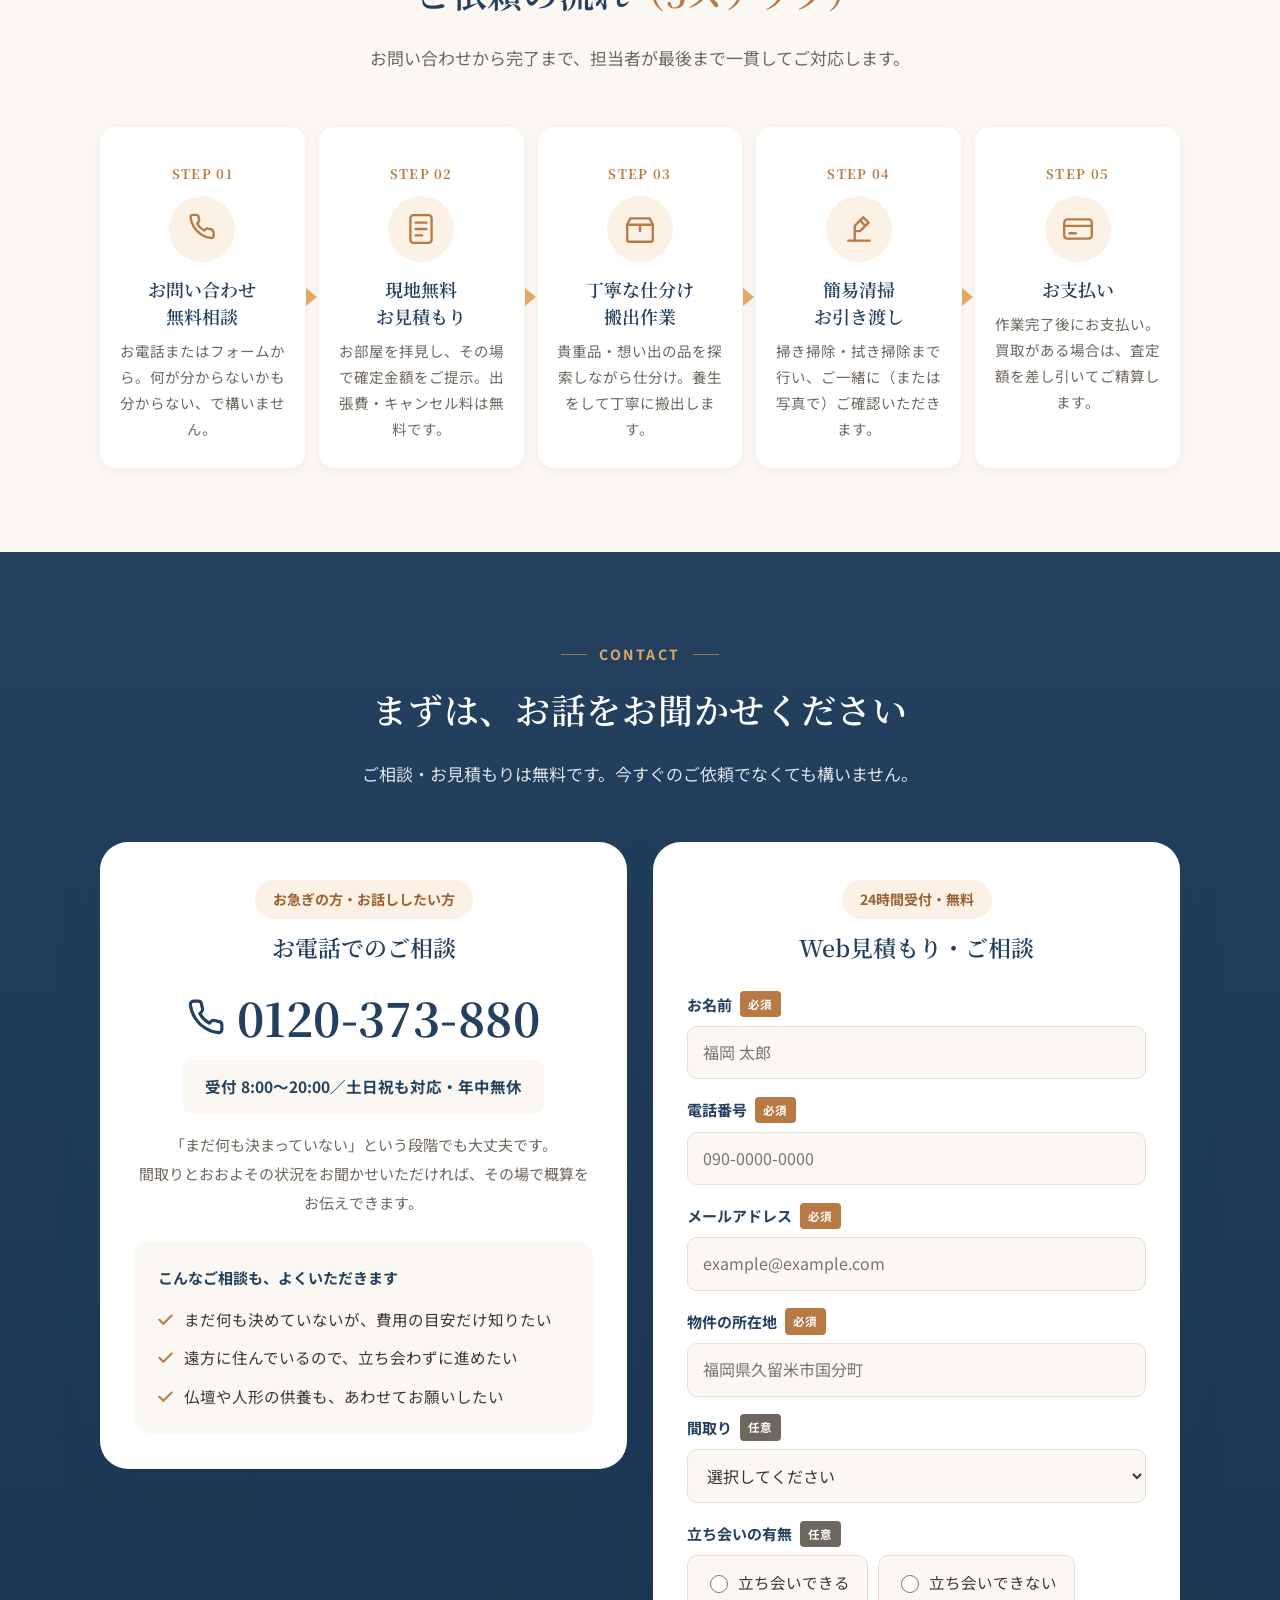
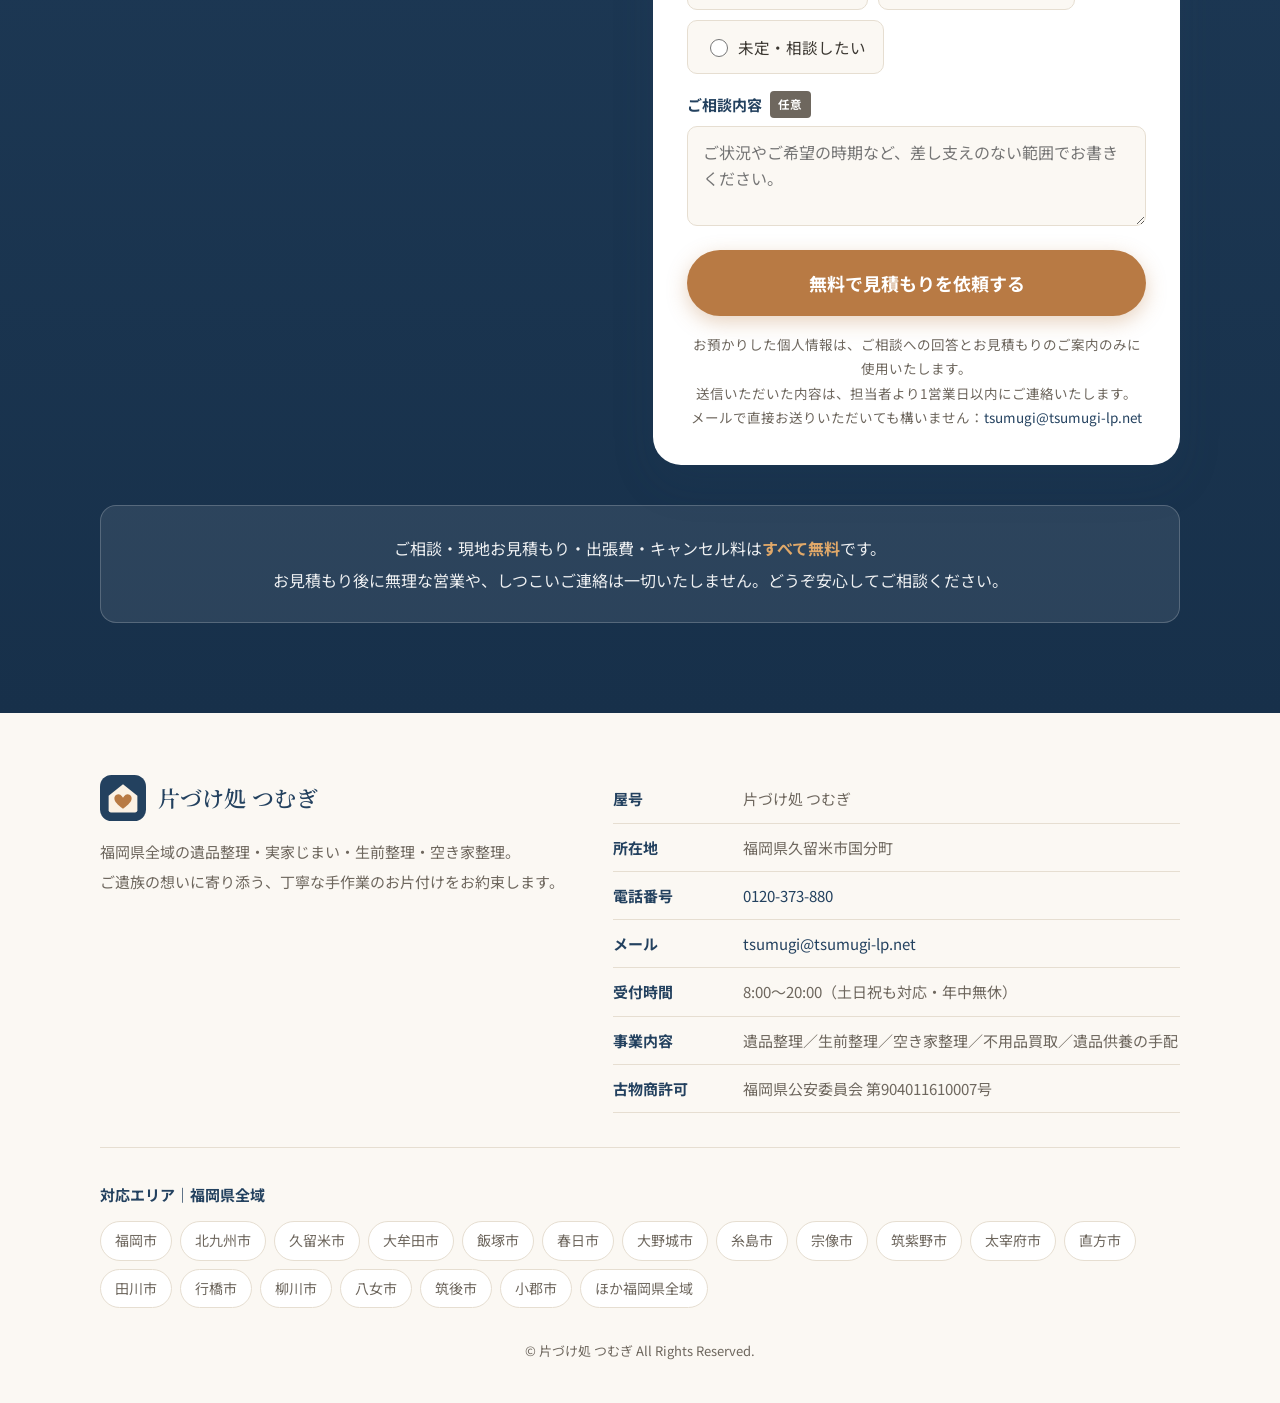
==== commit 41c40ff6: "申し込みフォームの送信先を設定し、所在地を町名までで確定 - フォームの送信先を tsumugi@tsumugi-lp.net に設定   action 未設定のあいだは、入力内容を件名・本文に差し込" ====
--- a/ihin-lp/index.html
+++ b/ihin-lp/index.html
@@ -637,7 +637,9 @@
                本番では action / method をご利用のフォームシステム
                （CMS・メールフォームサービス等）に合わせて設定してください。
              ============================================================ -->
-        <form class="p-form" id="js-form" action="#" method="post" novalidate>
+        <!-- data-mailto … フォームシステム未接続のあいだの送信先。
+     action に実際の送信先を設定すると、そちらが優先されます。 -->
+        <form class="p-form" id="js-form" action="#" method="post" novalidate data-mailto="tsumugi@tsumugi-lp.net">
           <div class="p-form__row">
             <label class="p-form__label" for="f-name">お名前<span class="p-form__req">必須</span></label>
             <input type="text" id="f-name" name="name" autocomplete="name" placeholder="福岡 太郎" required>
@@ -681,7 +683,8 @@
           <button class="p-form__submit" type="submit">無料で見積もりを依頼する</button>
           <p class="p-form__privacy">
             お預かりした個人情報は、ご相談への回答とお見積もりのご案内のみに使用いたします。<br>
-            送信いただいた内容は、担当者より1営業日以内にご連絡いたします。
+            送信いただいた内容は、担当者より1営業日以内にご連絡いたします。<br>
+            メールで直接お送りいただいても構いません：<a href="mailto:tsumugi@tsumugi-lp.net">tsumugi@tsumugi-lp.net</a>
           </p>
         </form>
       </div>
@@ -720,9 +723,9 @@
       </div>
       <dl class="l-footer__dl">
         <dt>屋号</dt><dd>片づけ処 つむぎ</dd>
-        <!-- 郵便番号・丁目番地が未確認です。判明したら追記してください -->
         <dt>所在地</dt><dd>福岡県久留米市国分町</dd>
         <dt>電話番号</dt><dd><a href="tel:0120373880">0120-373-880</a></dd>
+        <dt>メール</dt><dd><a href="mailto:tsumugi@tsumugi-lp.net">tsumugi@tsumugi-lp.net</a></dd>
         <dt>受付時間</dt><dd>8:00〜20:00（土日祝も対応・年中無休）</dd>
         <dt>事業内容</dt><dd>遺品整理／生前整理／空き家整理／不用品買取／遺品供養の手配</dd>
         <dt>古物商許可</dt><dd>福岡県公安委員会 第904011610007号</dd>
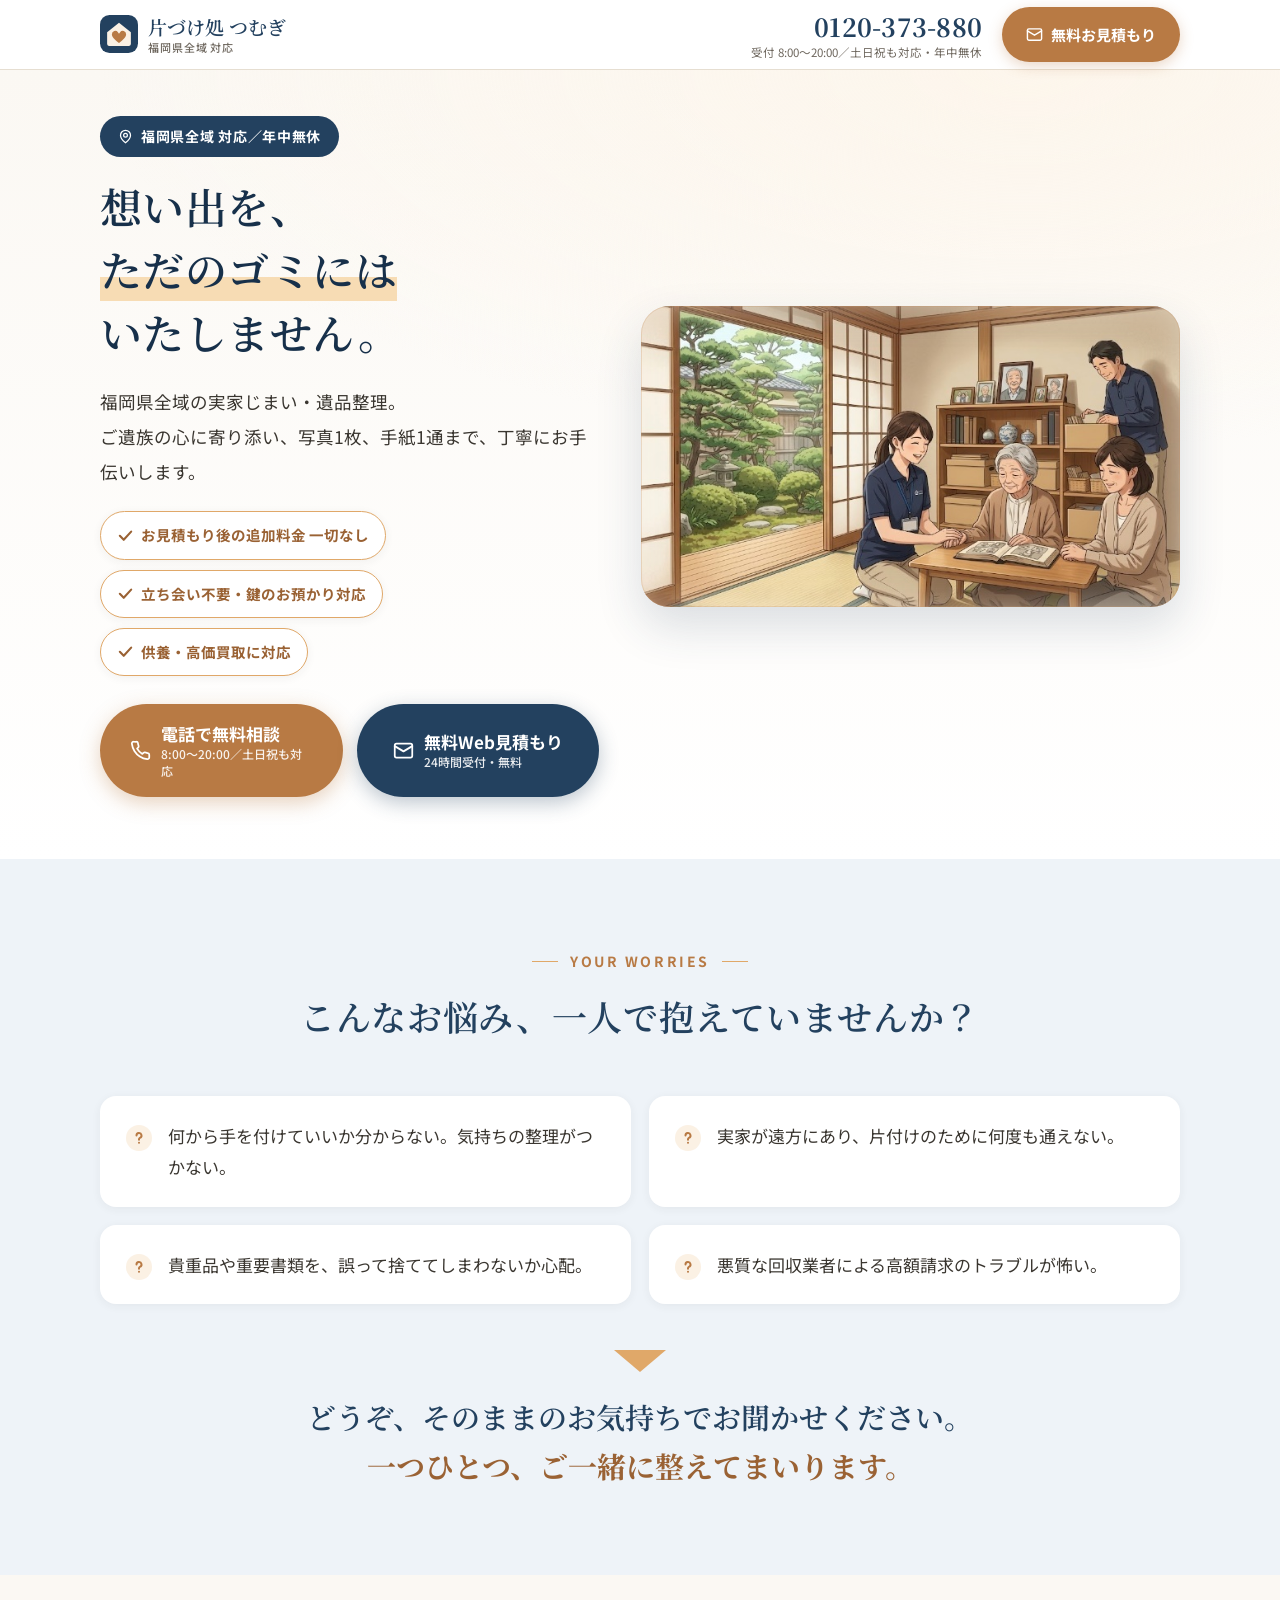
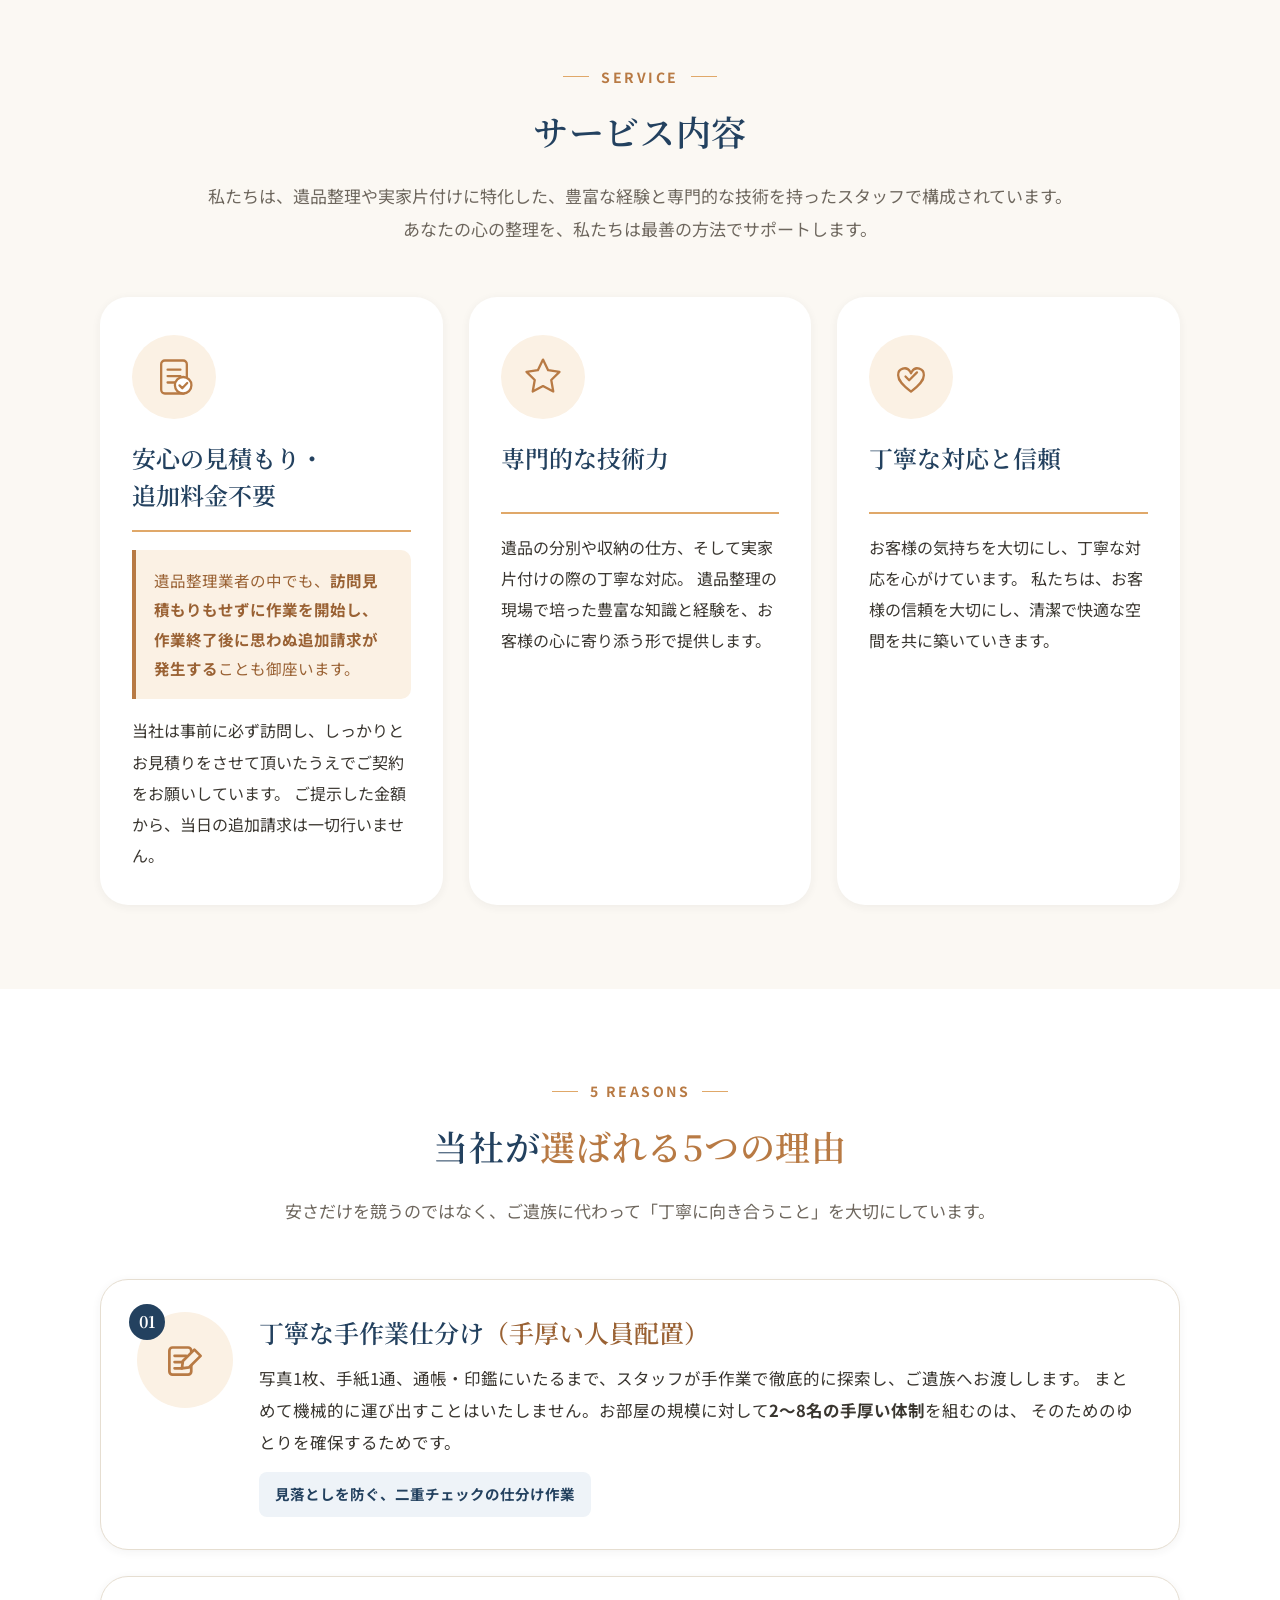
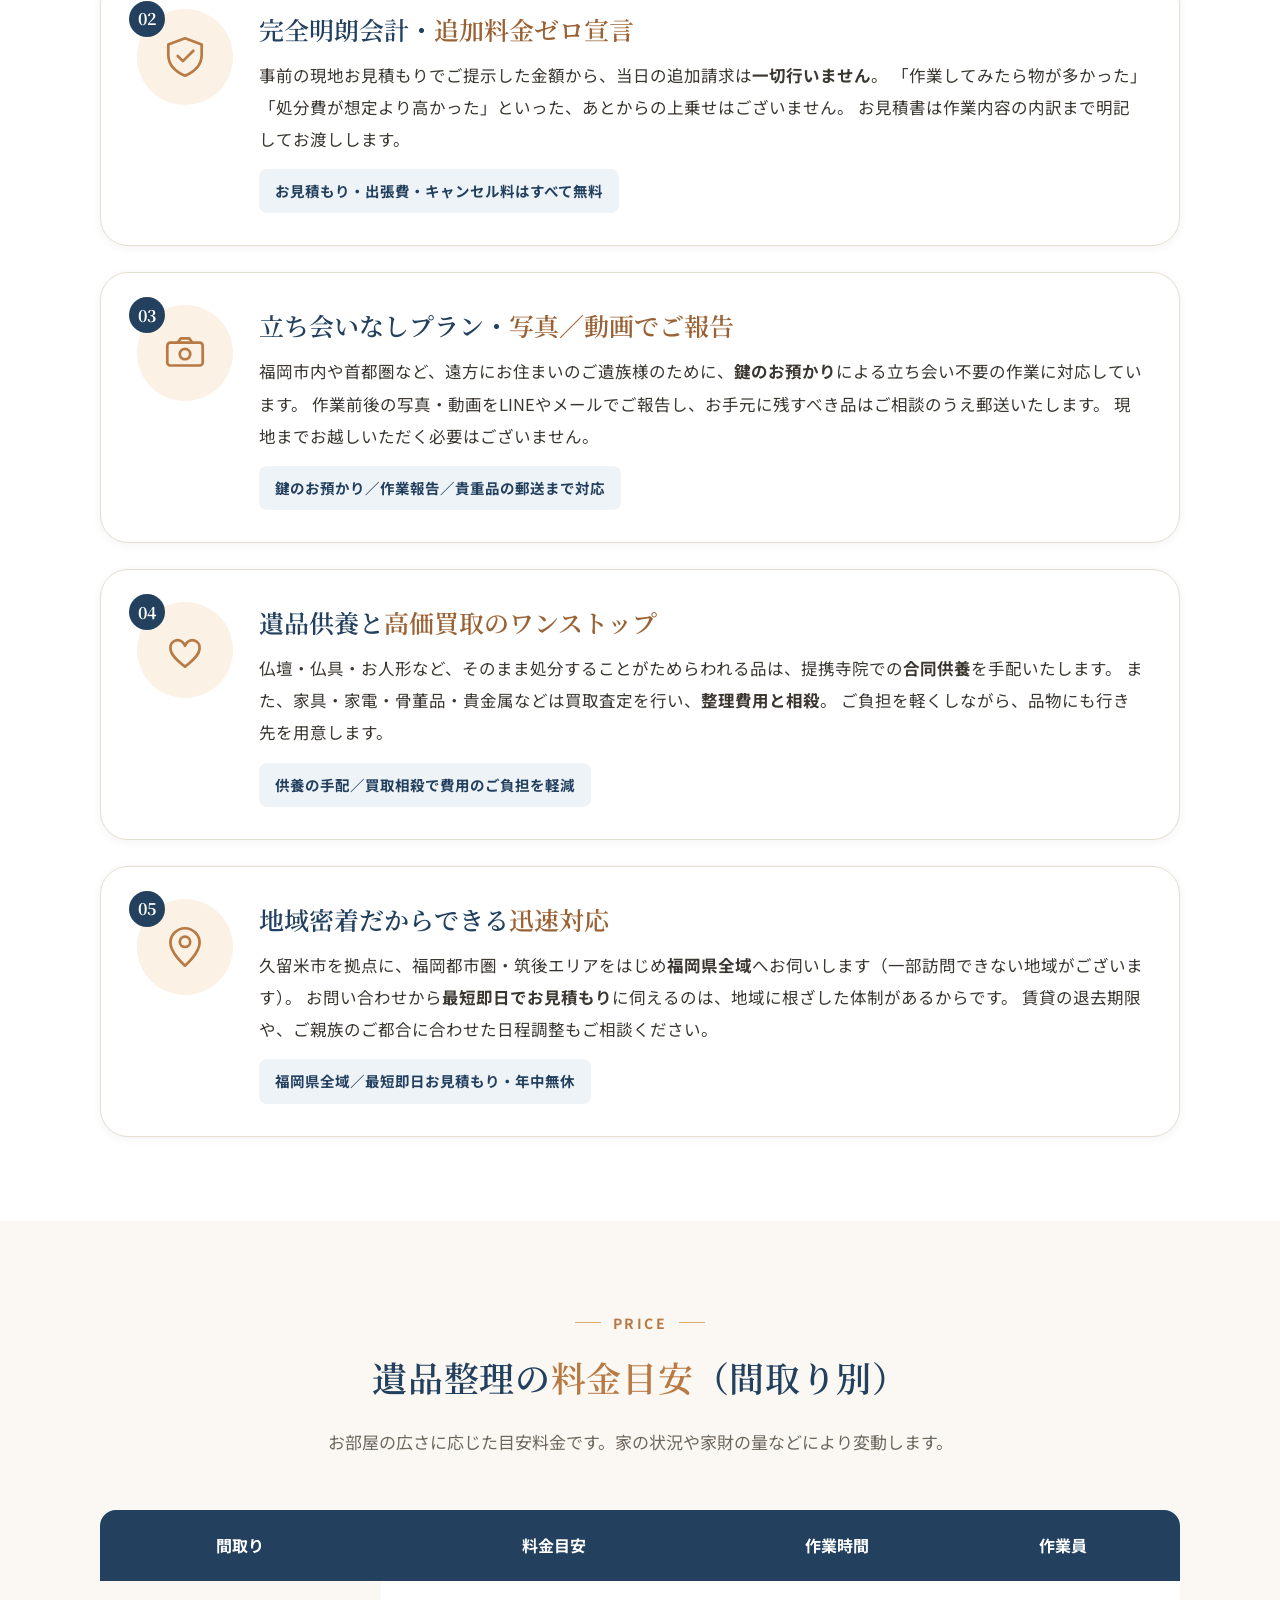
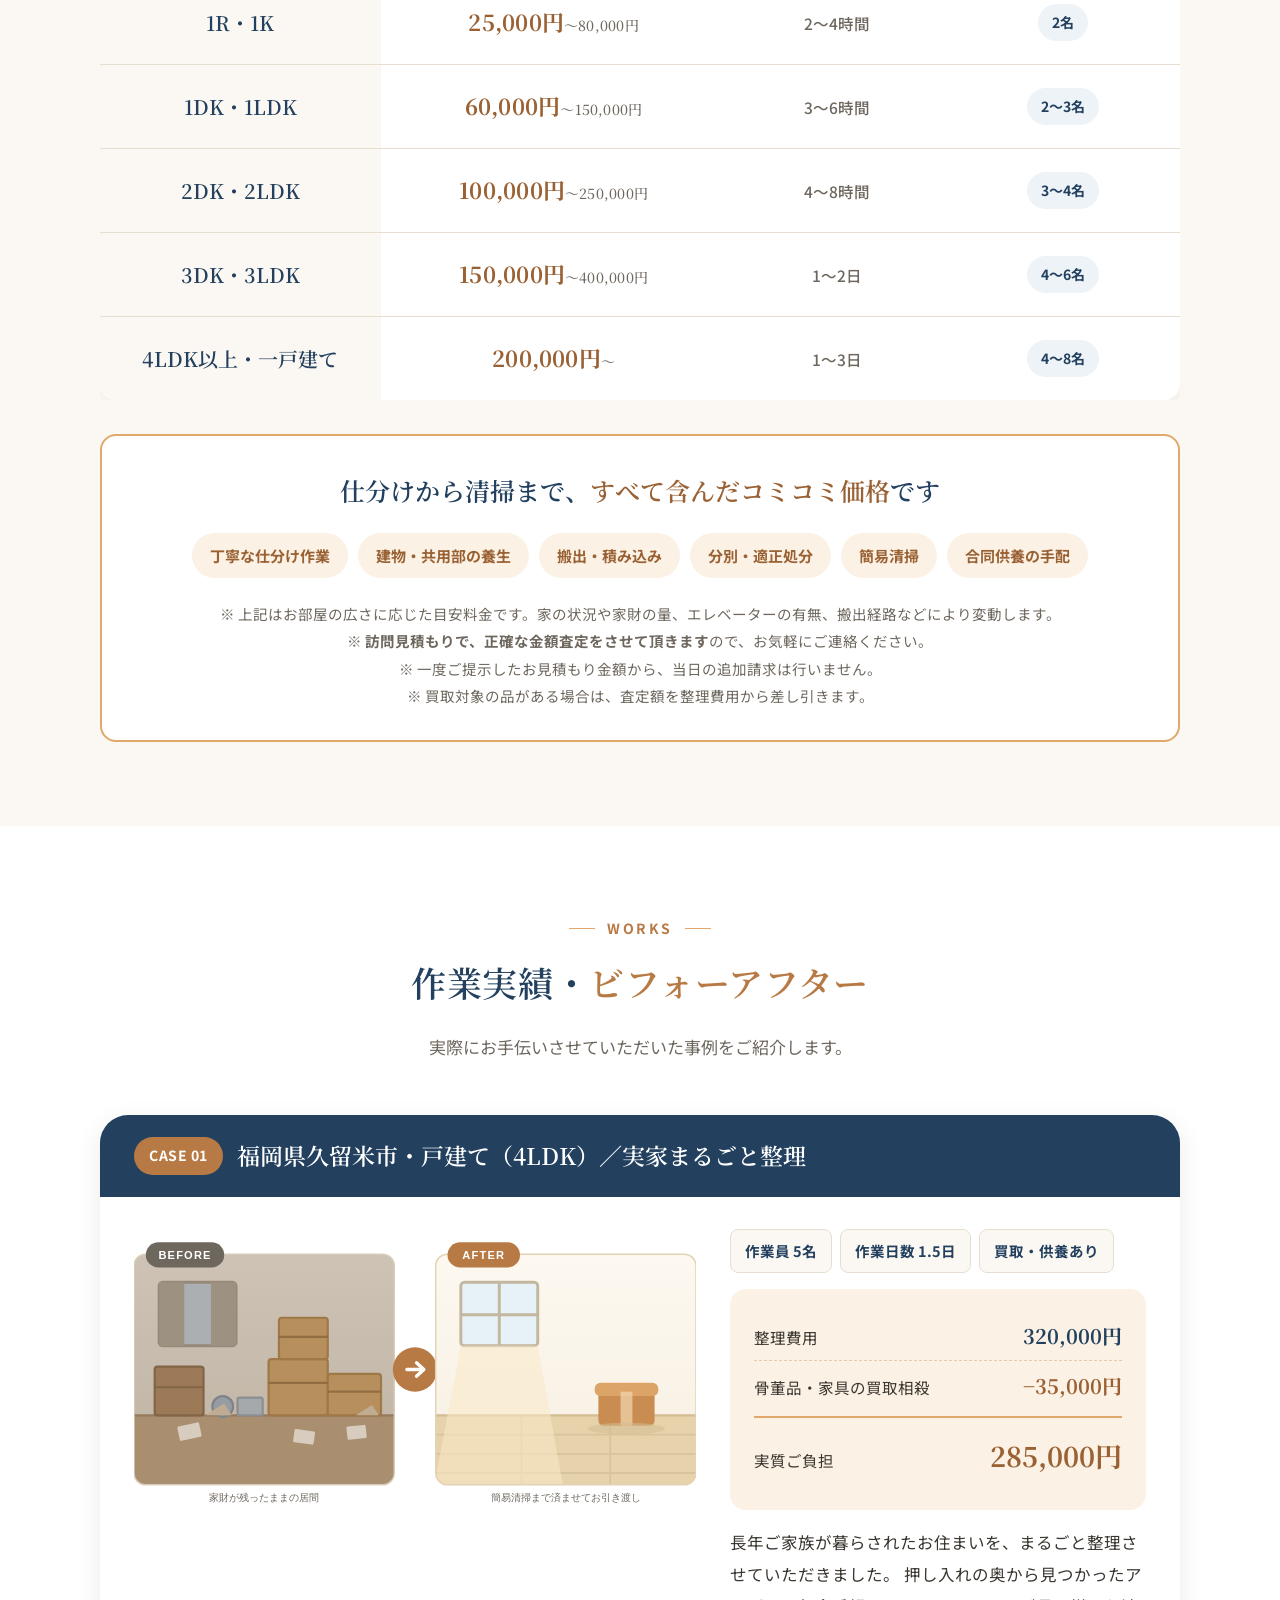
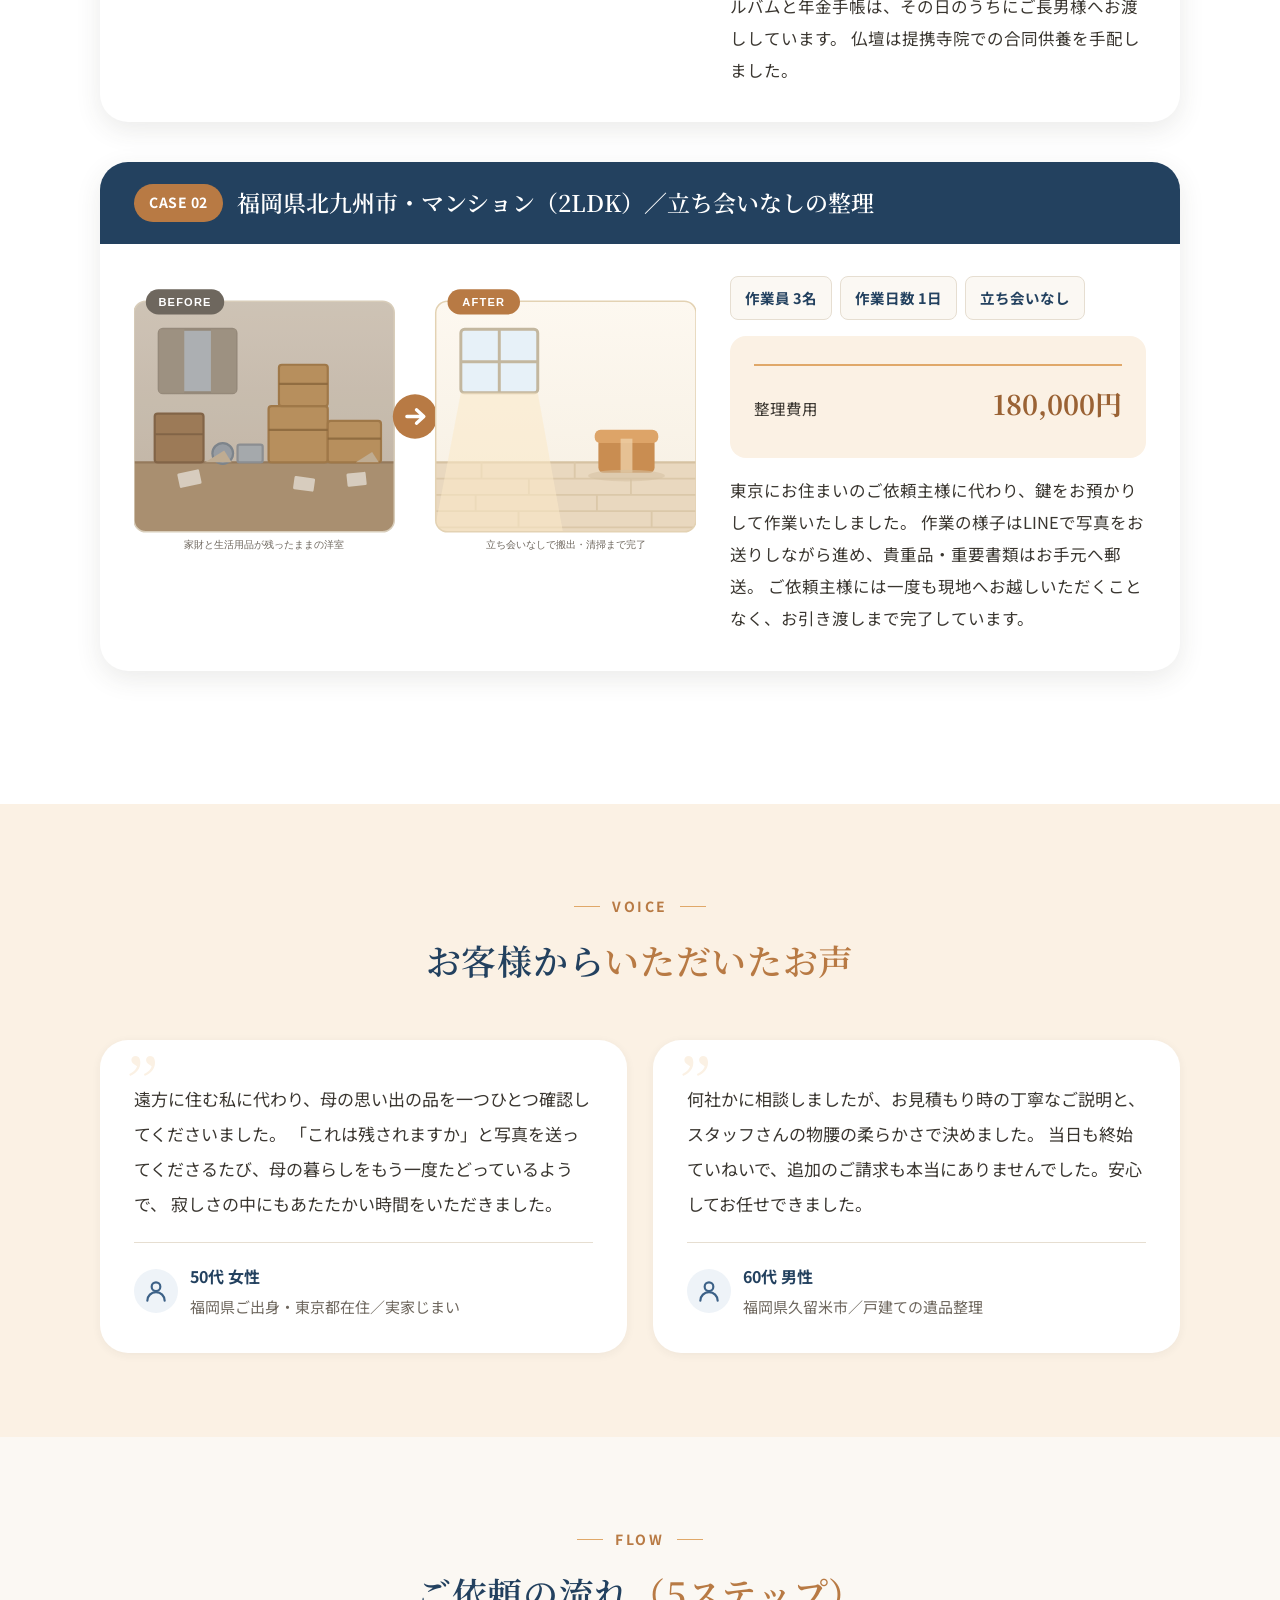
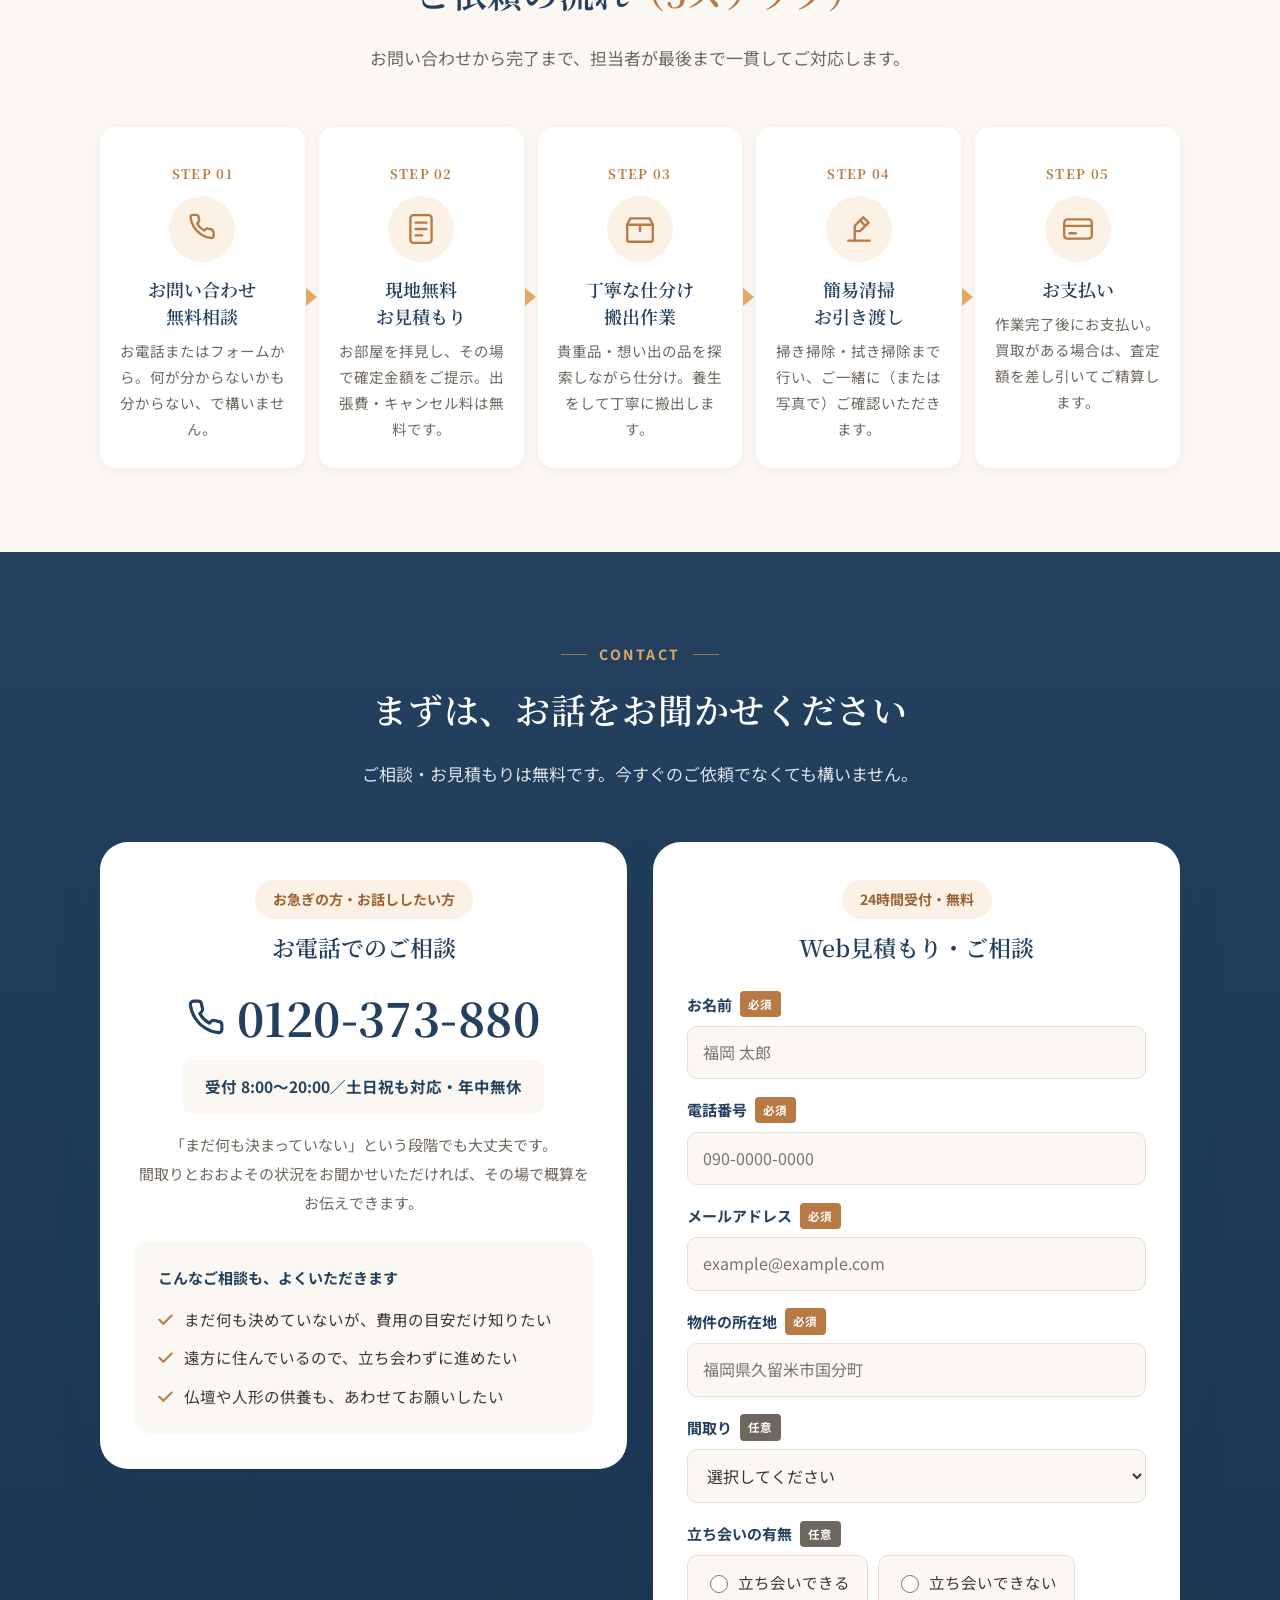
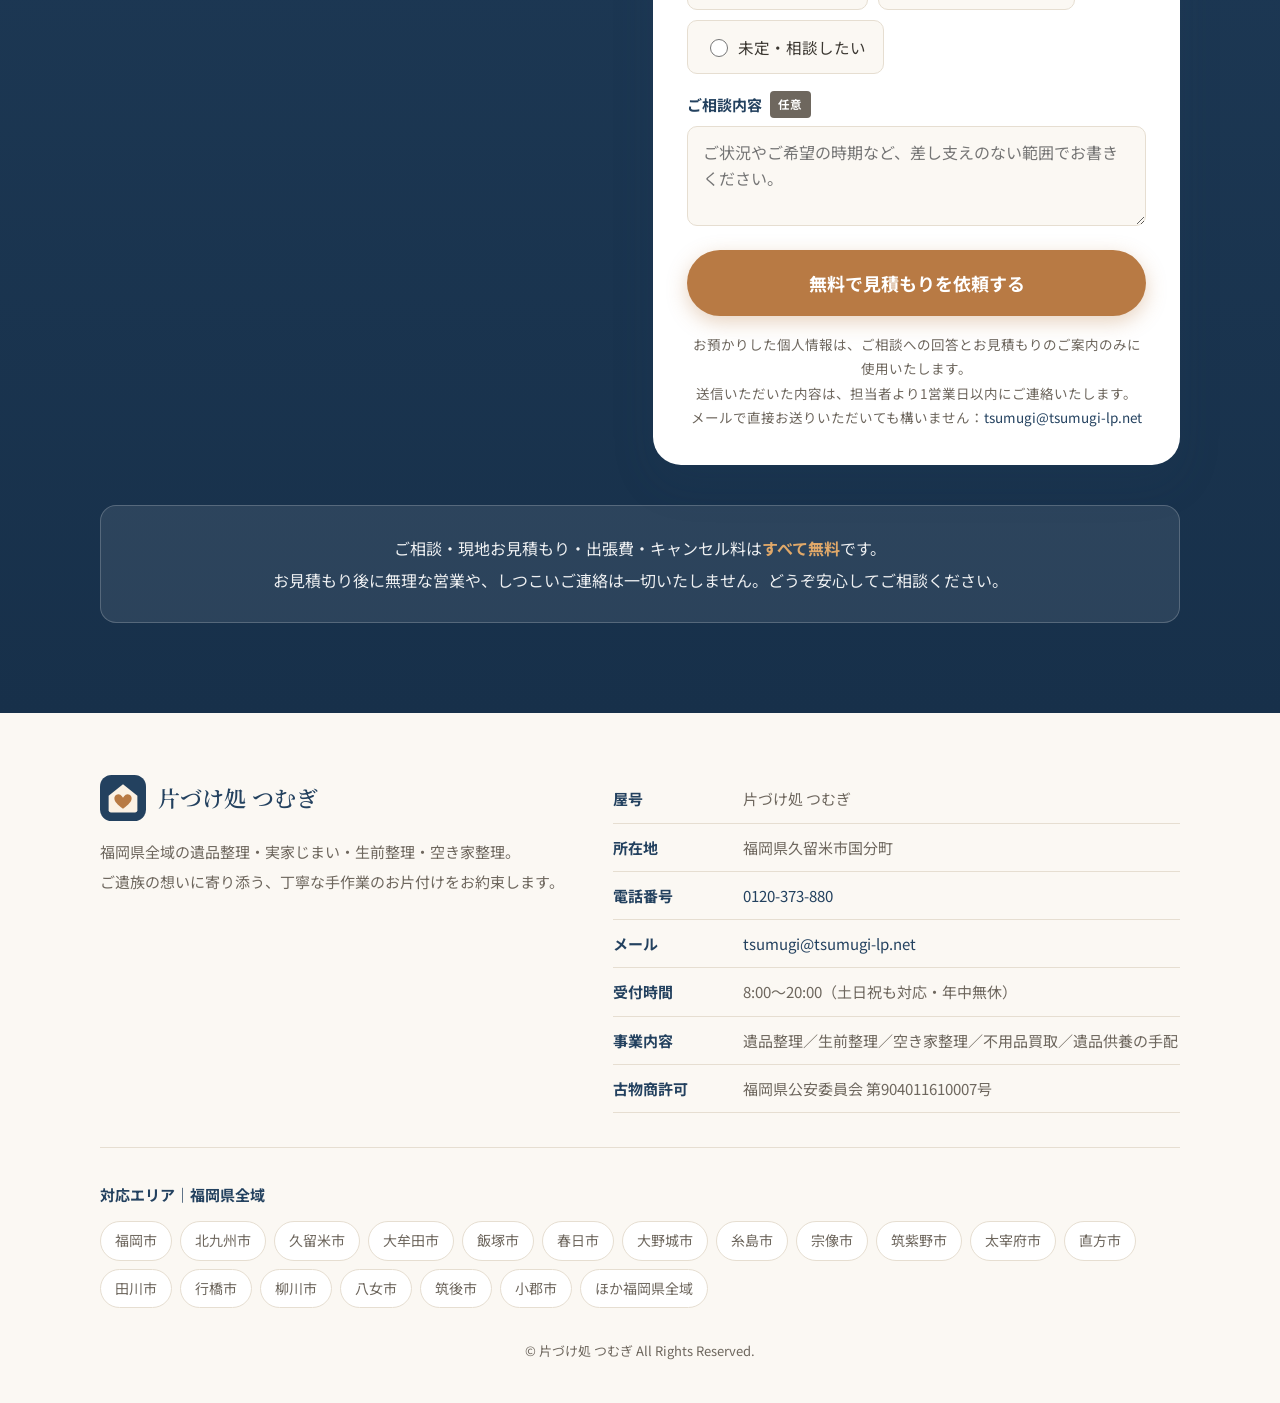
==== commit 5ef796a3: "選ばれる理由05のエリア表記を修正 「福岡・北九州・筑後・筑豊エリア」を「福岡都市圏・筑後エリア」に変更し、 一部訪問できない地域がある旨の注記を追加。  Co-Authored-By: Claude" ====
--- a/ihin-lp/index.html
+++ b/ihin-lp/index.html
@@ -303,7 +303,7 @@
         <div>
           <h3 class="p-reason__title">地域密着だからできる<em>迅速対応</em></h3>
           <p class="p-reason__text">
-            久留米市を拠点に、福岡・北九州・筑後・筑豊エリアをはじめ<b>福岡県全域</b>へお伺いします。
+            久留米市を拠点に、福岡都市圏・筑後エリアをはじめ<b>福岡県全域</b>へお伺いします（一部訪問できない地域がございます）。
             お問い合わせから<b>最短即日でお見積もり</b>に伺えるのは、地域に根ざした体制があるからです。
             賃貸の退去期限や、ご親族のご都合に合わせた日程調整もご相談ください。
           </p>
@@ -680,6 +680,11 @@
             <label class="p-form__label" for="f-msg">ご相談内容<span class="p-form__req is-any">任意</span></label>
             <textarea id="f-msg" name="message" placeholder="ご状況やご希望の時期など、差し支えのない範囲でお書きください。"></textarea>
           </div>
+          <!-- 迷惑メール対策。人には見えない項目で、入力があれば機械による送信とみなす -->
+          <div style="position:absolute;left:-9999px;top:auto;width:1px;height:1px;overflow:hidden" aria-hidden="true">
+            <label for="f-website">ご記入不要です</label>
+            <input type="text" id="f-website" name="website" tabindex="-1" autocomplete="off">
+          </div>
           <button class="p-form__submit" type="submit">無料で見積もりを依頼する</button>
           <p class="p-form__privacy">
             お預かりした個人情報は、ご相談への回答とお見積もりのご案内のみに使用いたします。<br>
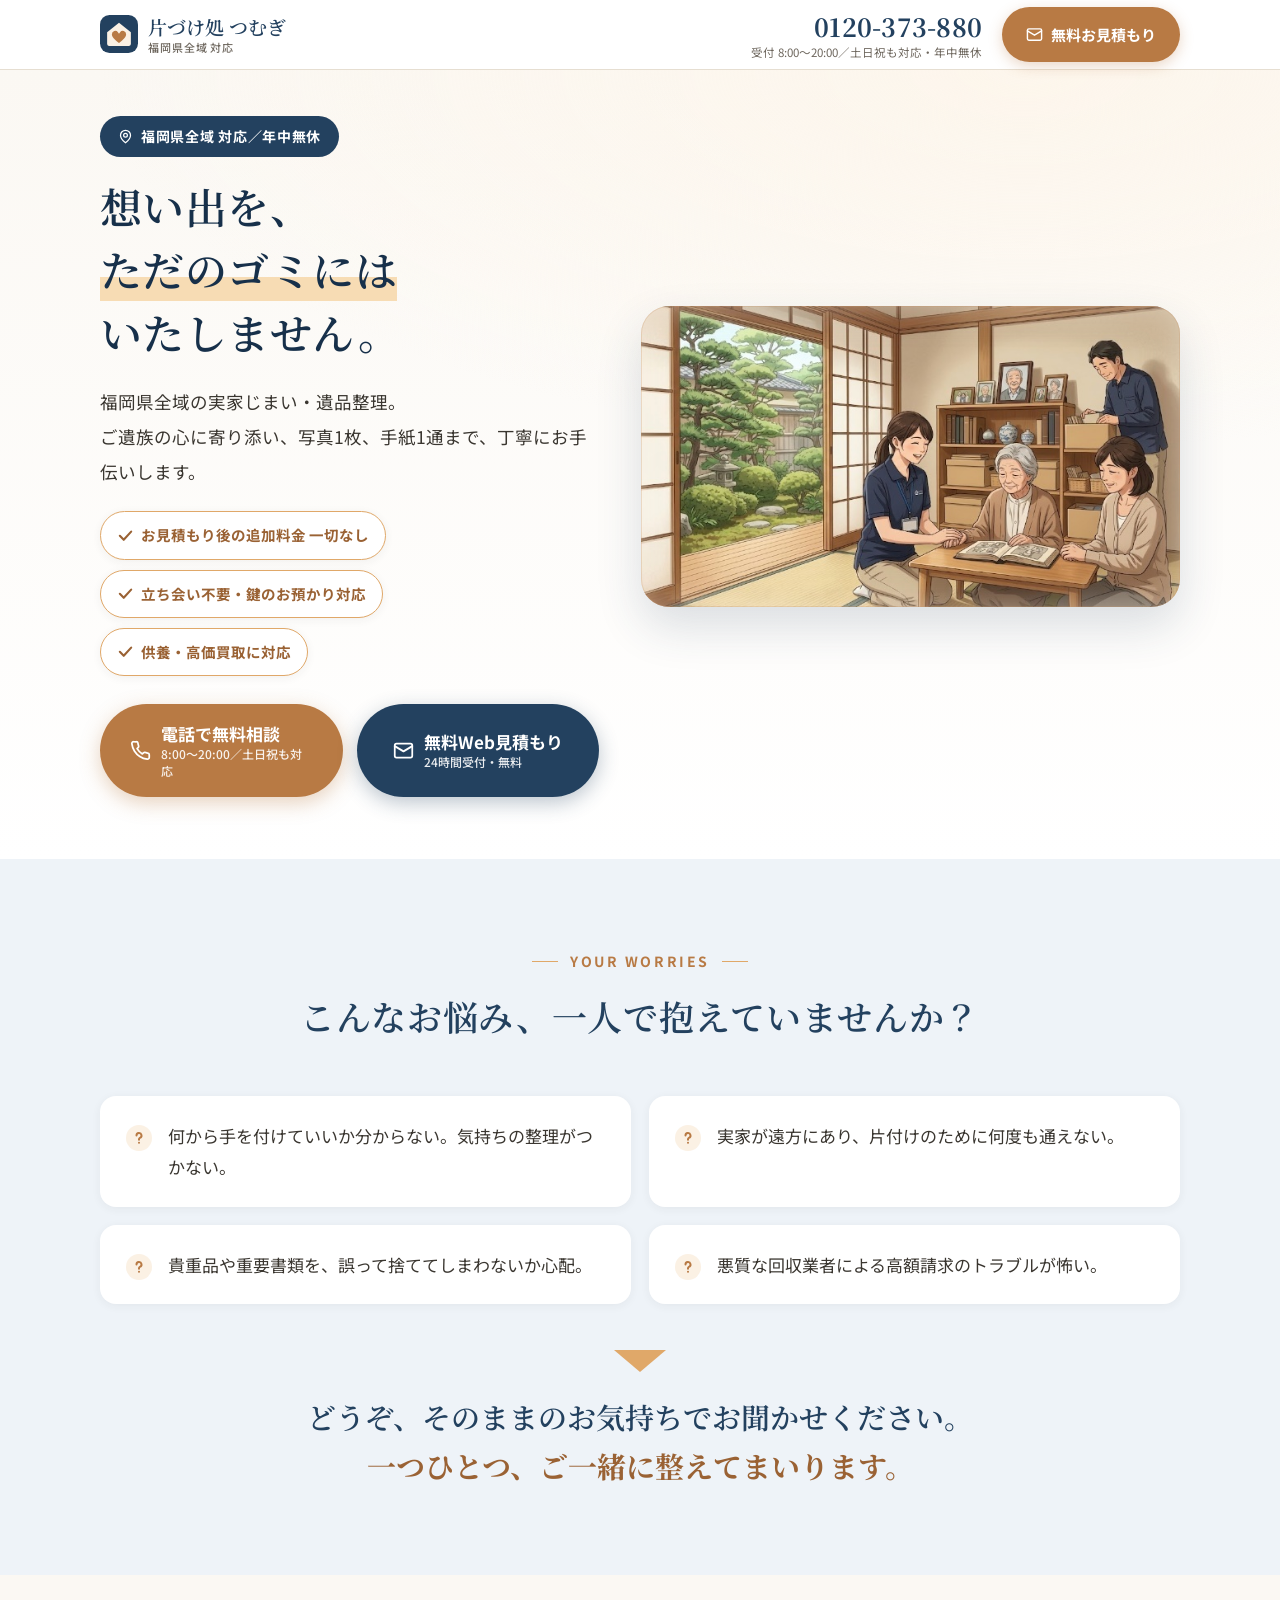
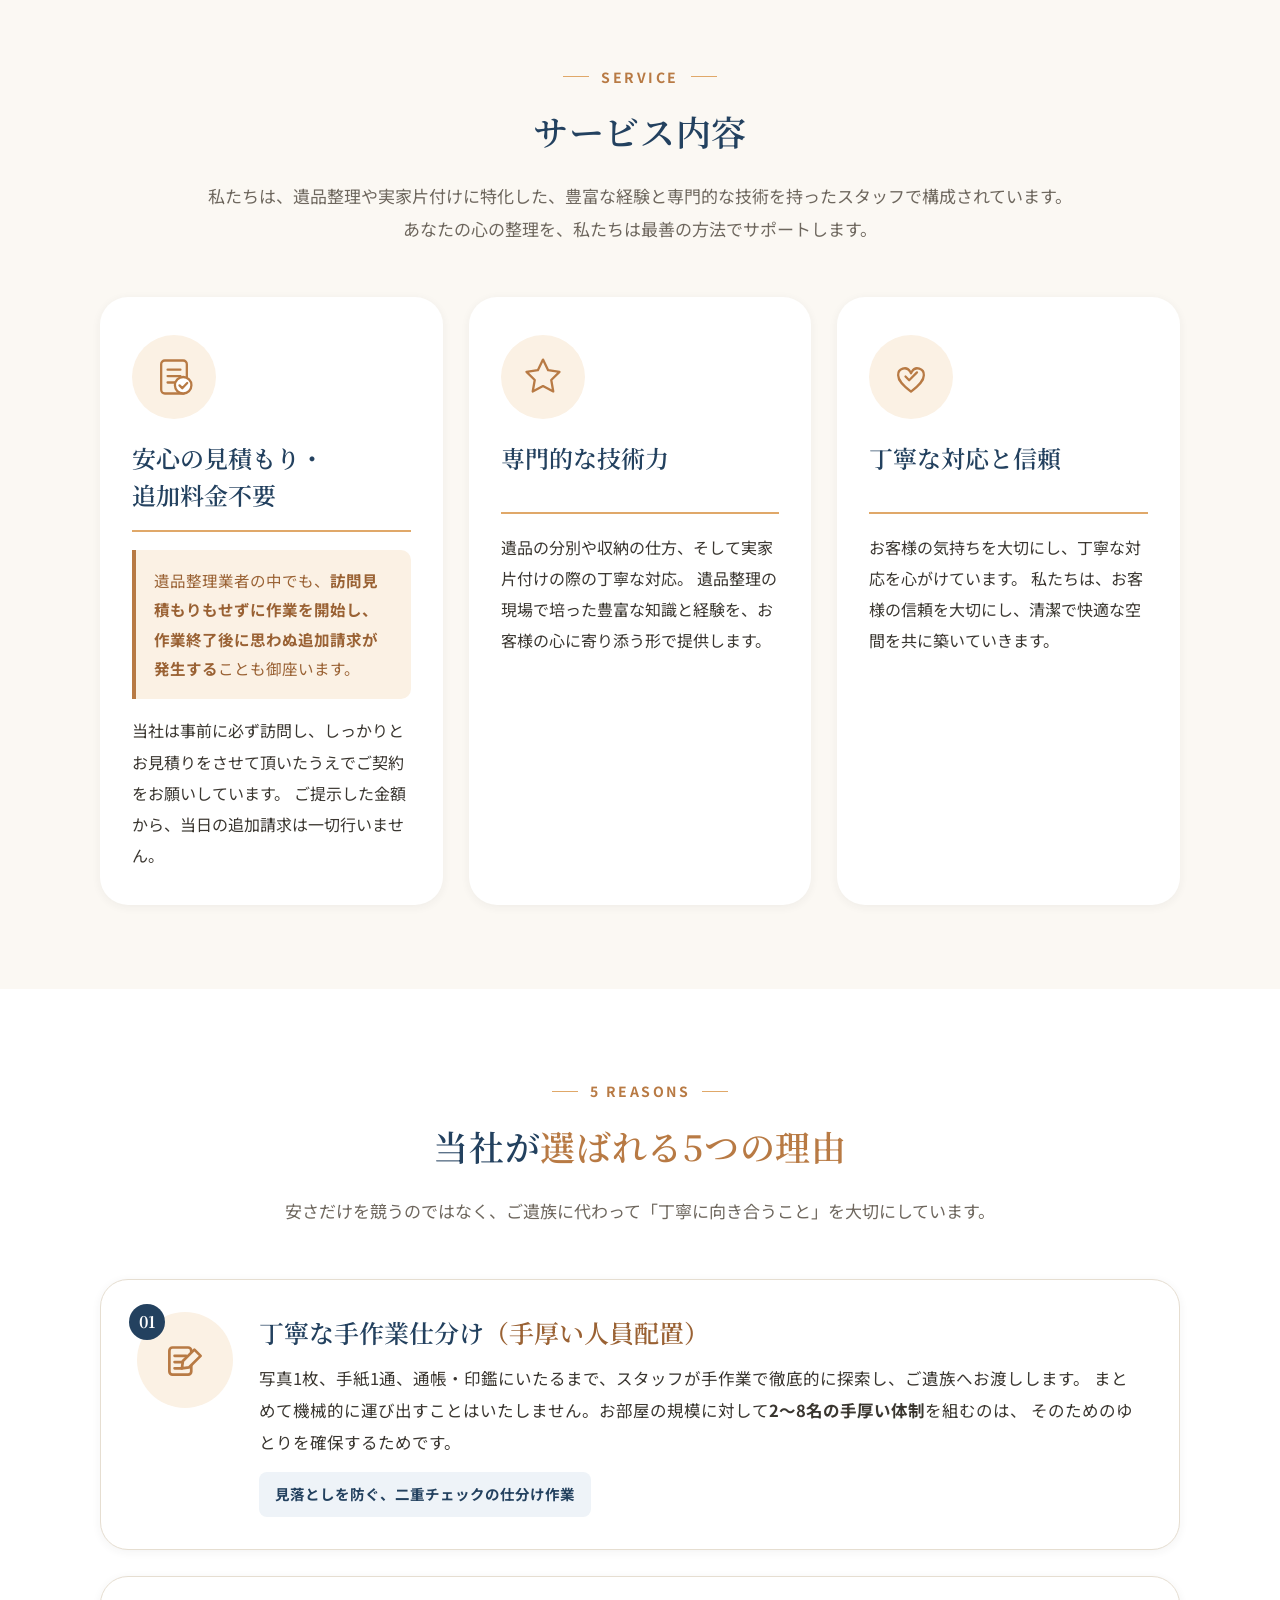
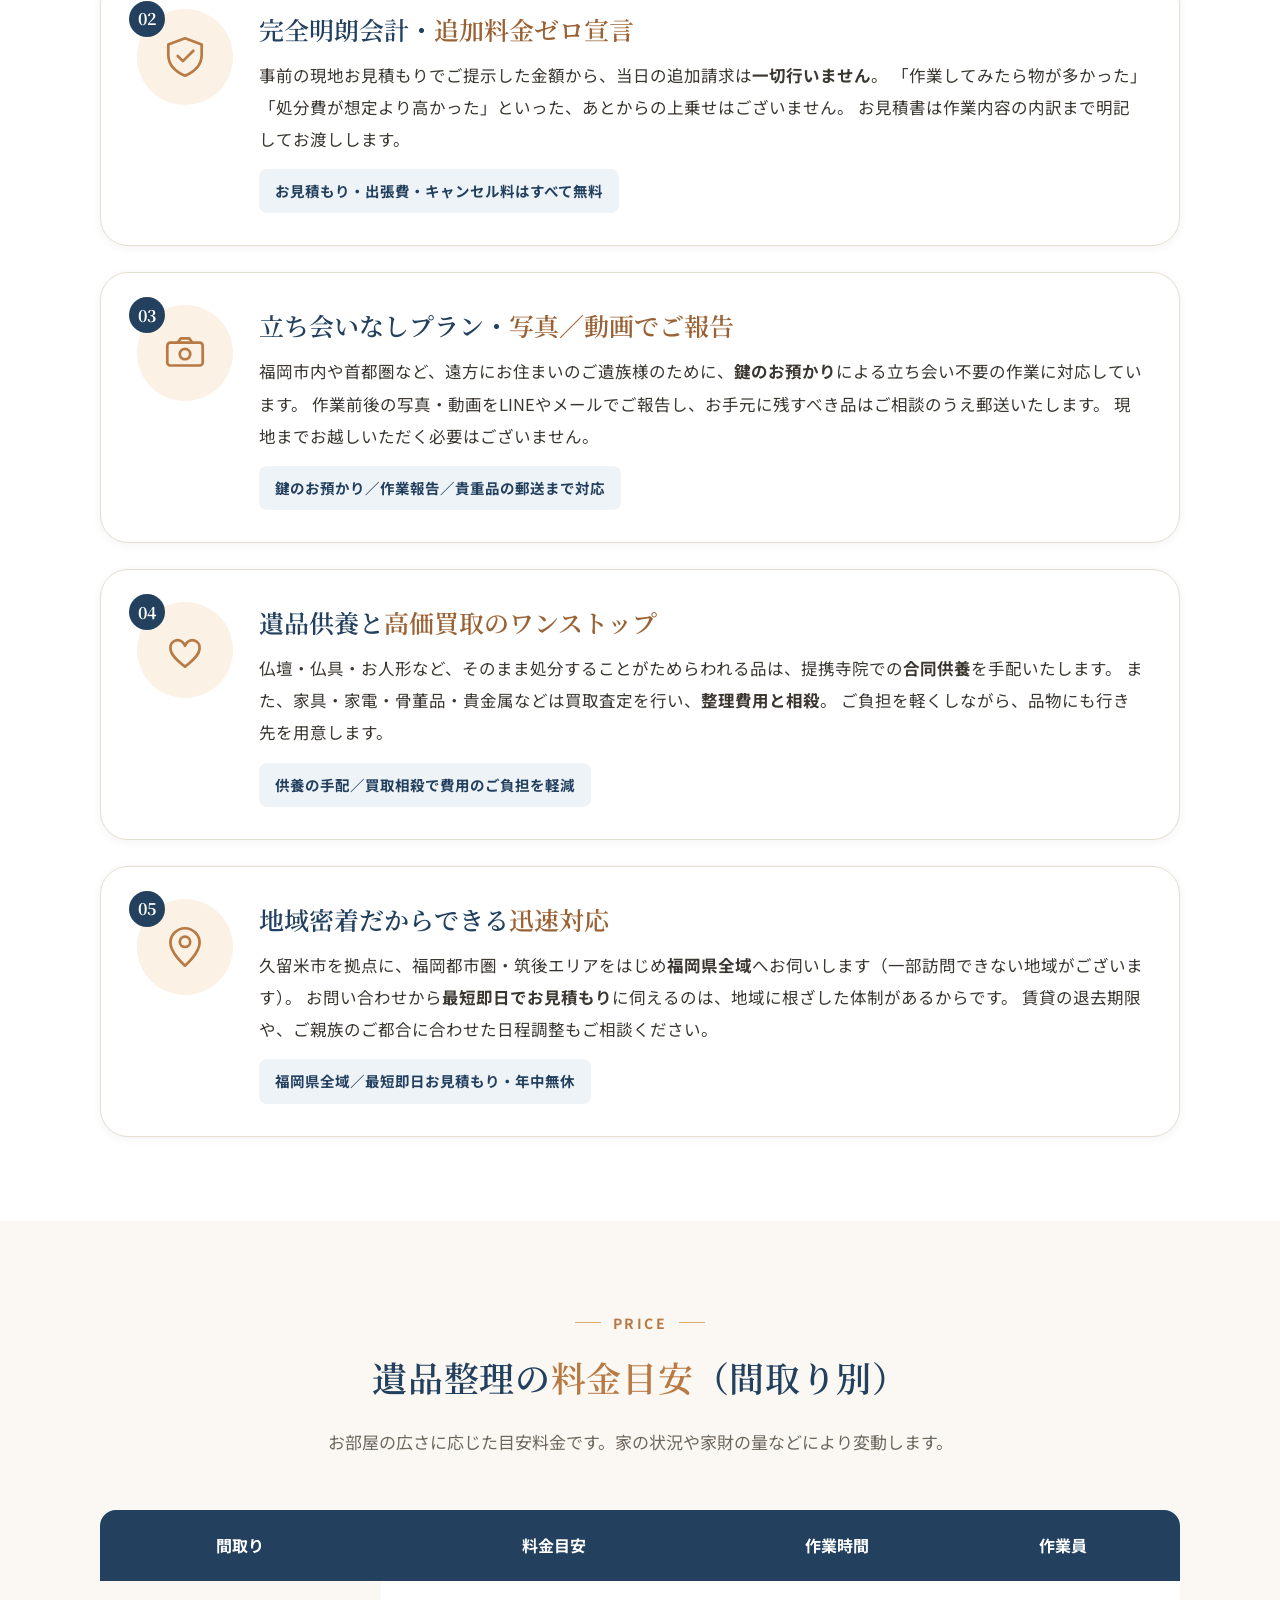
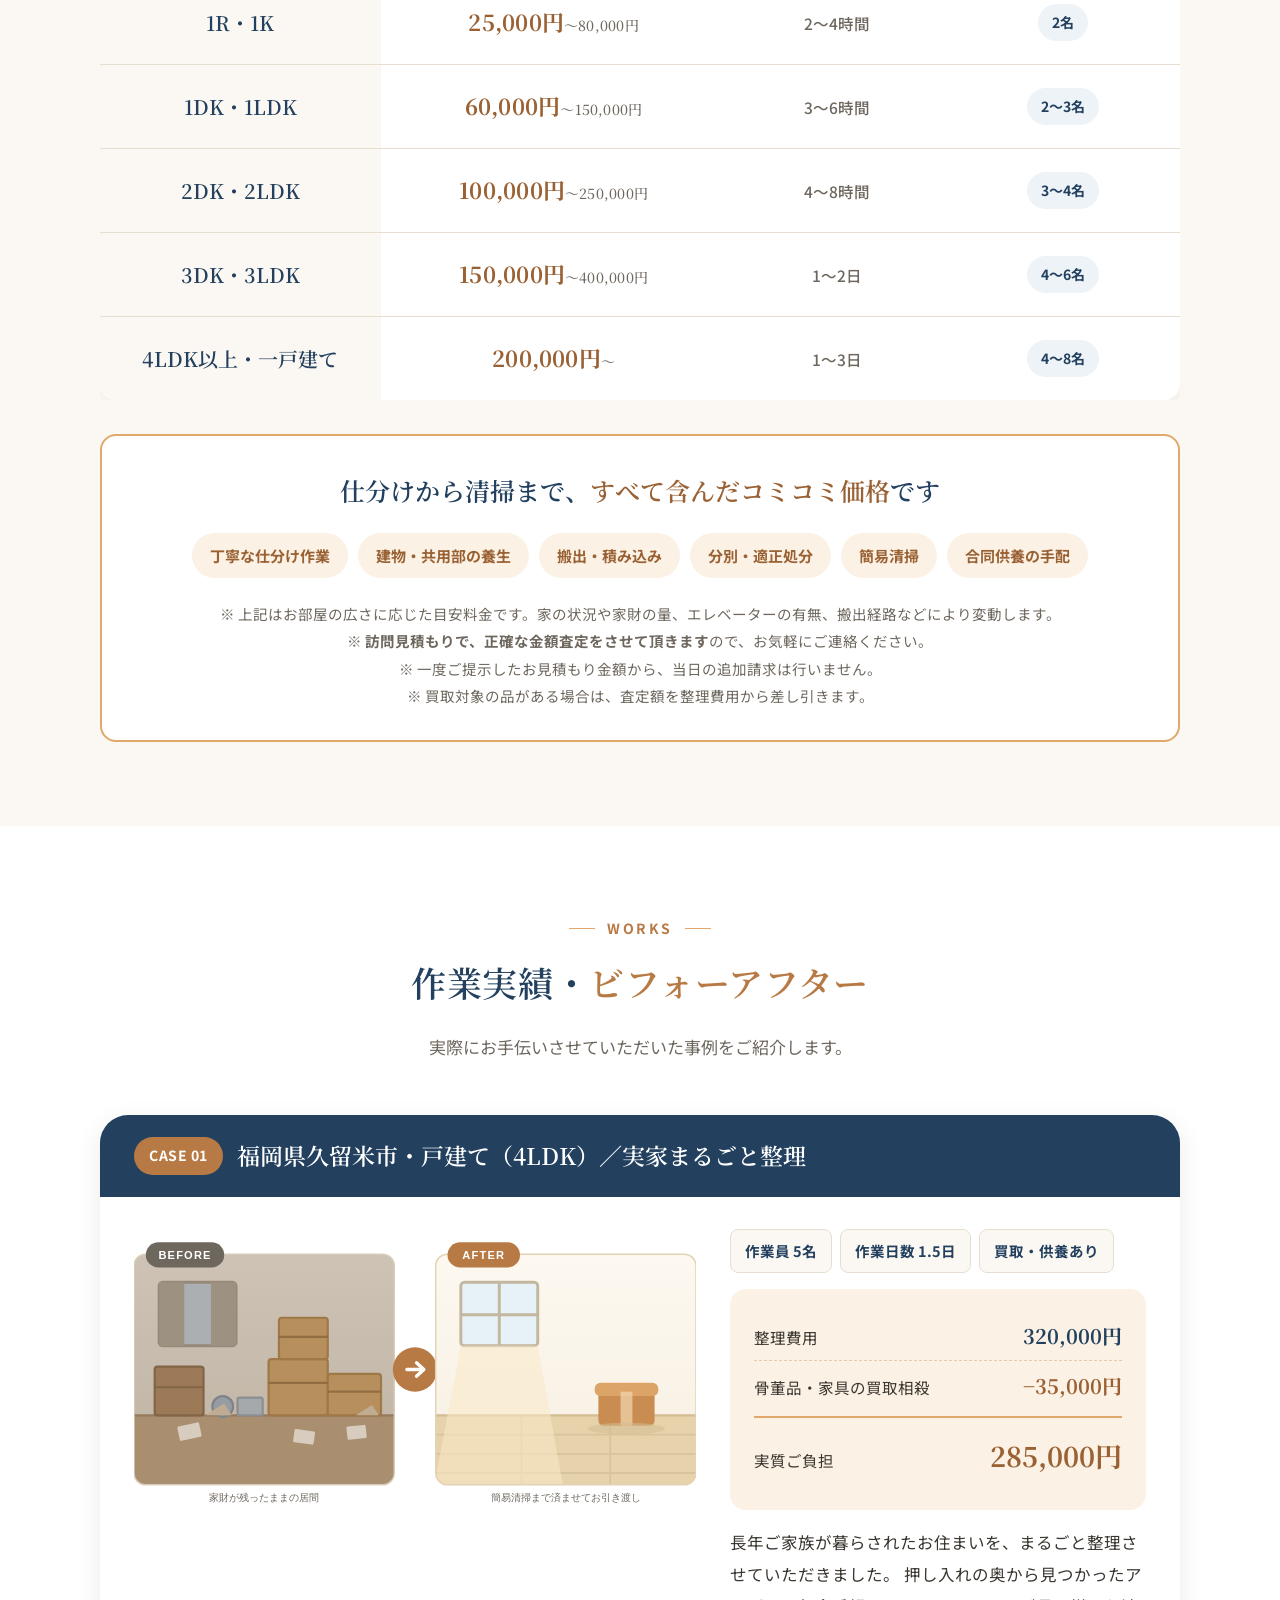
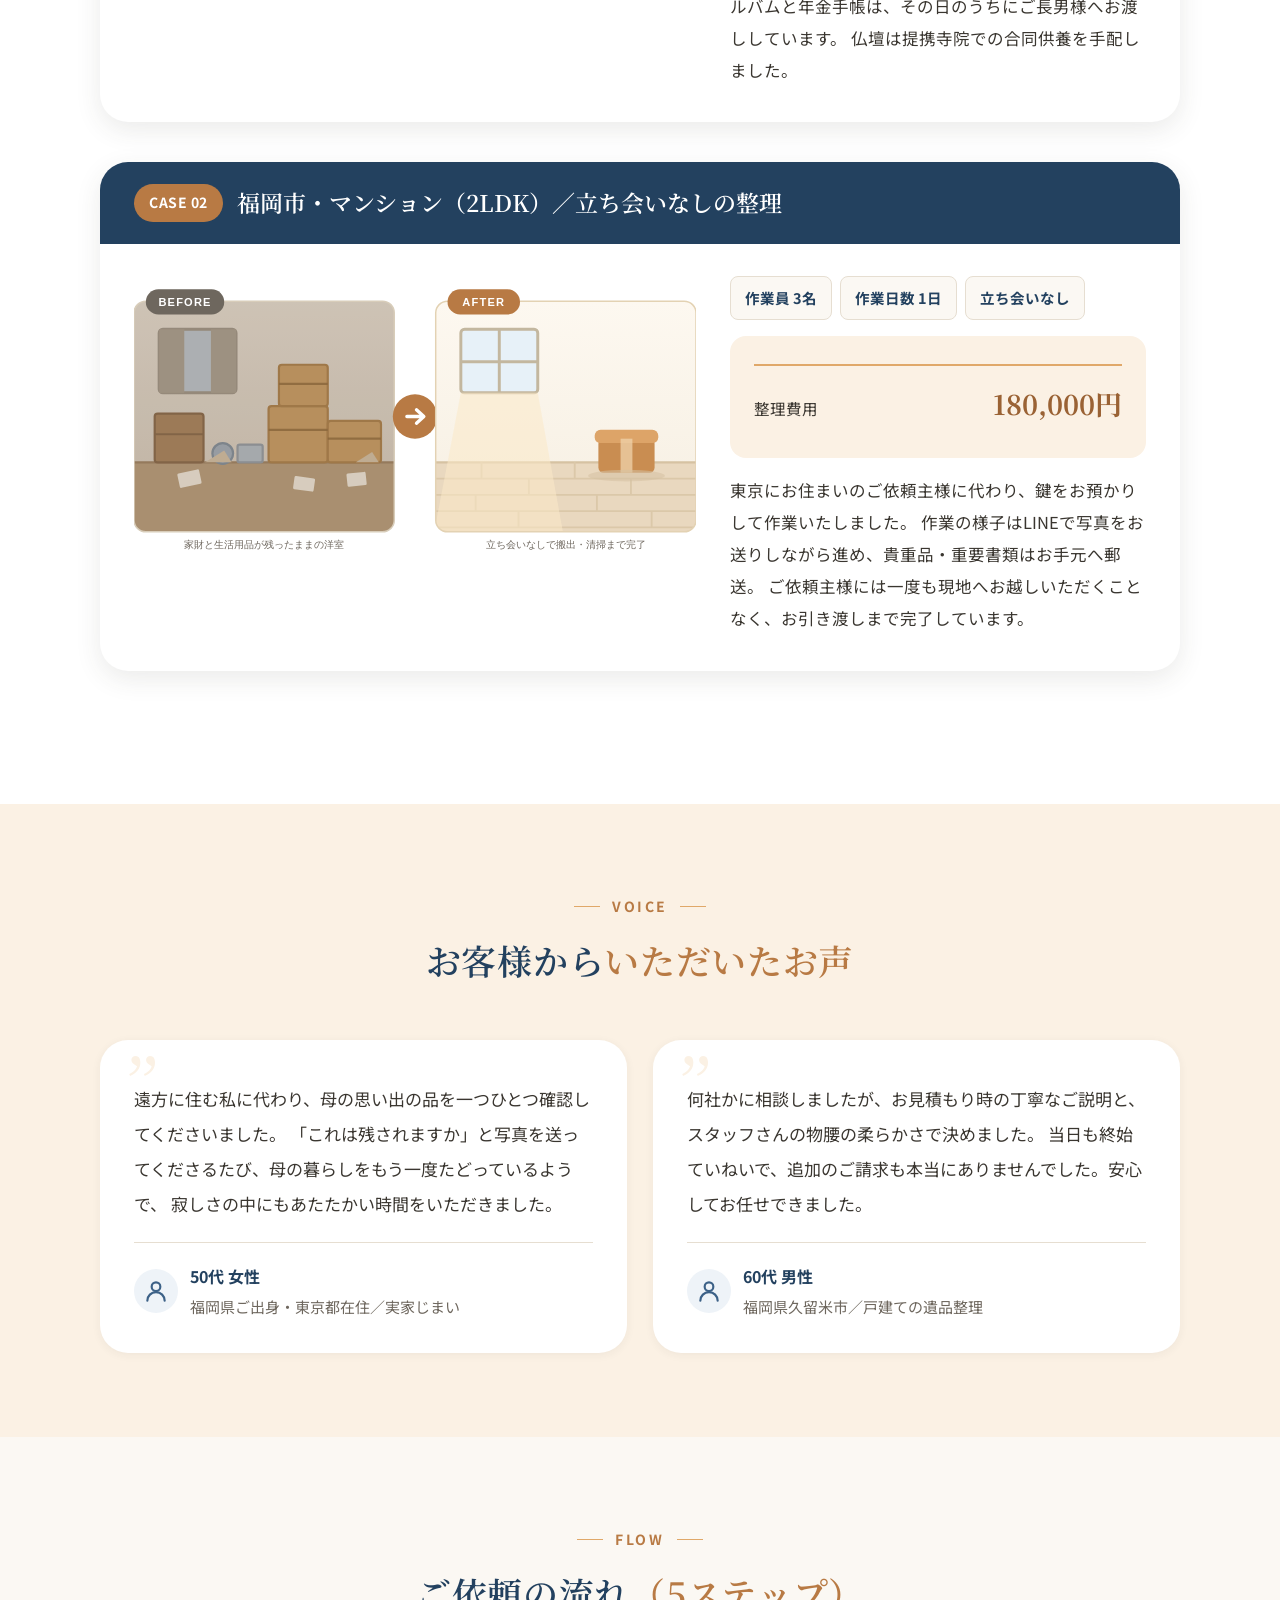
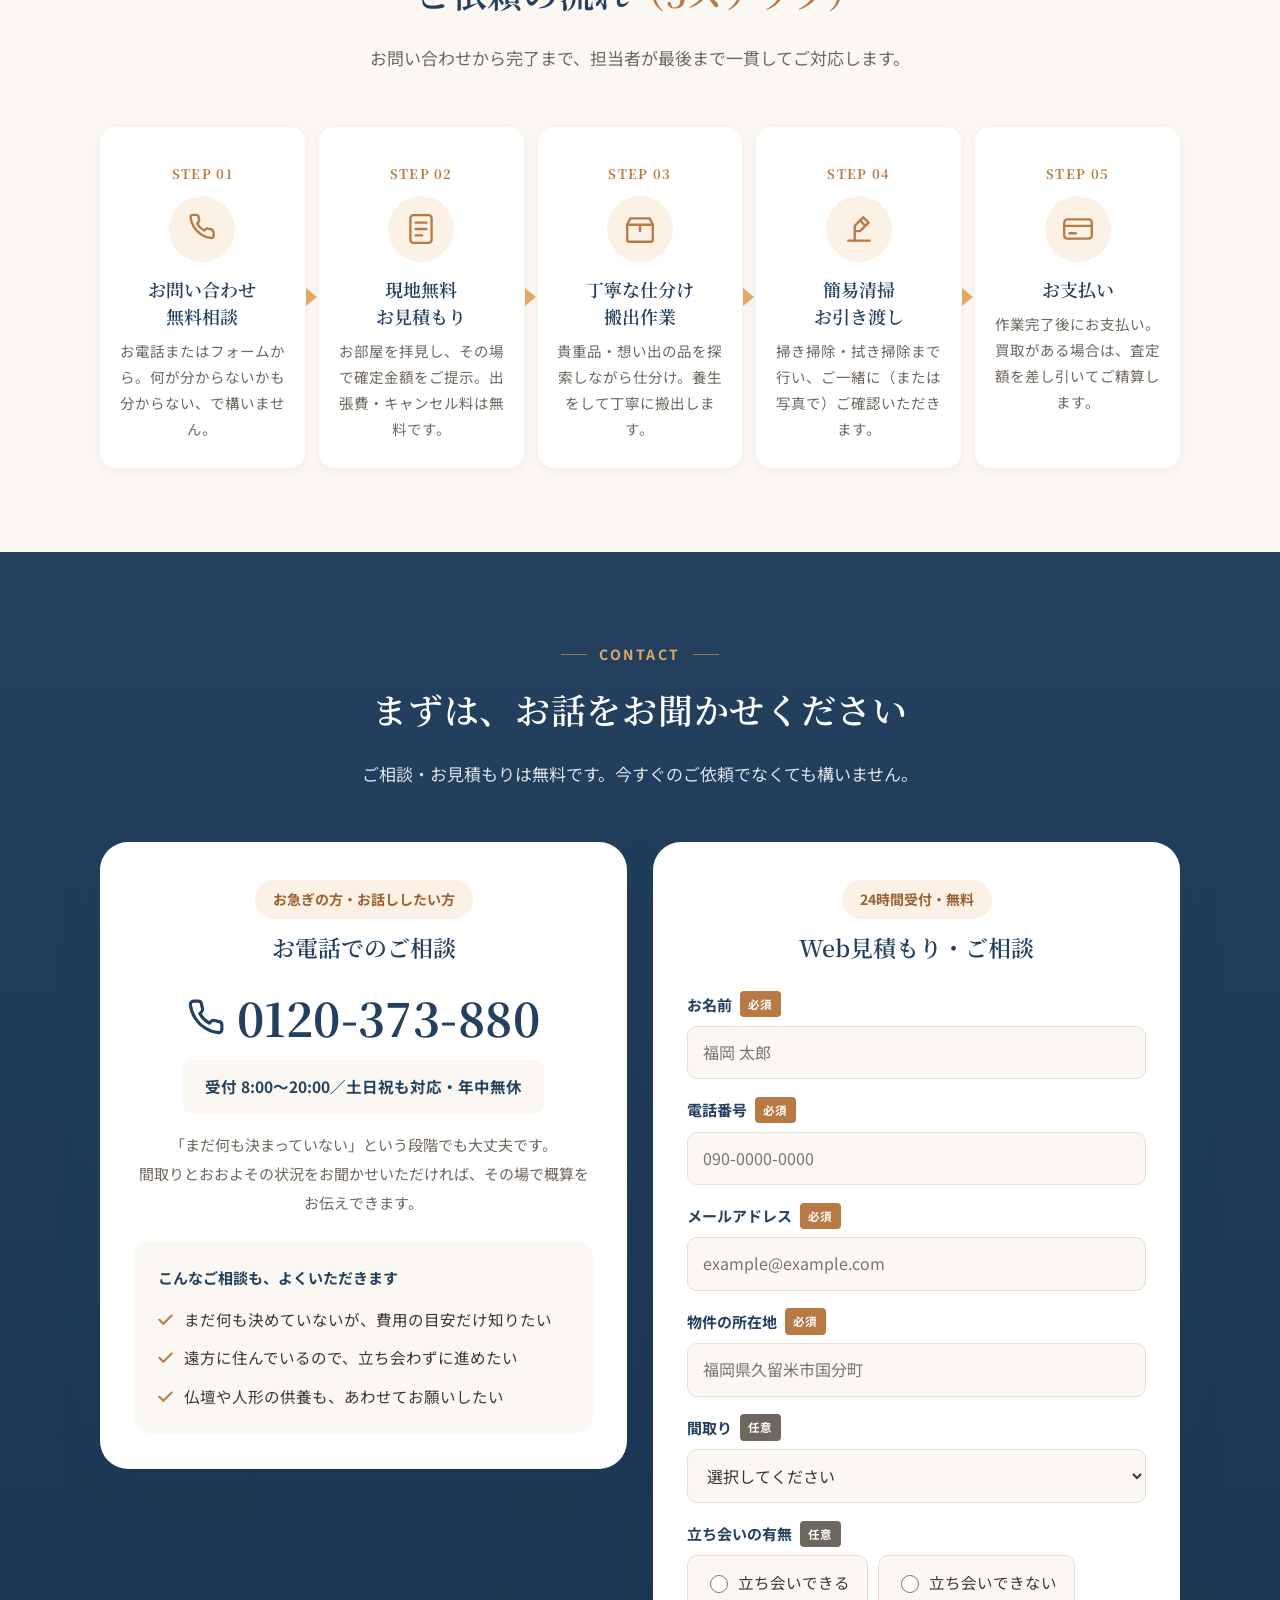
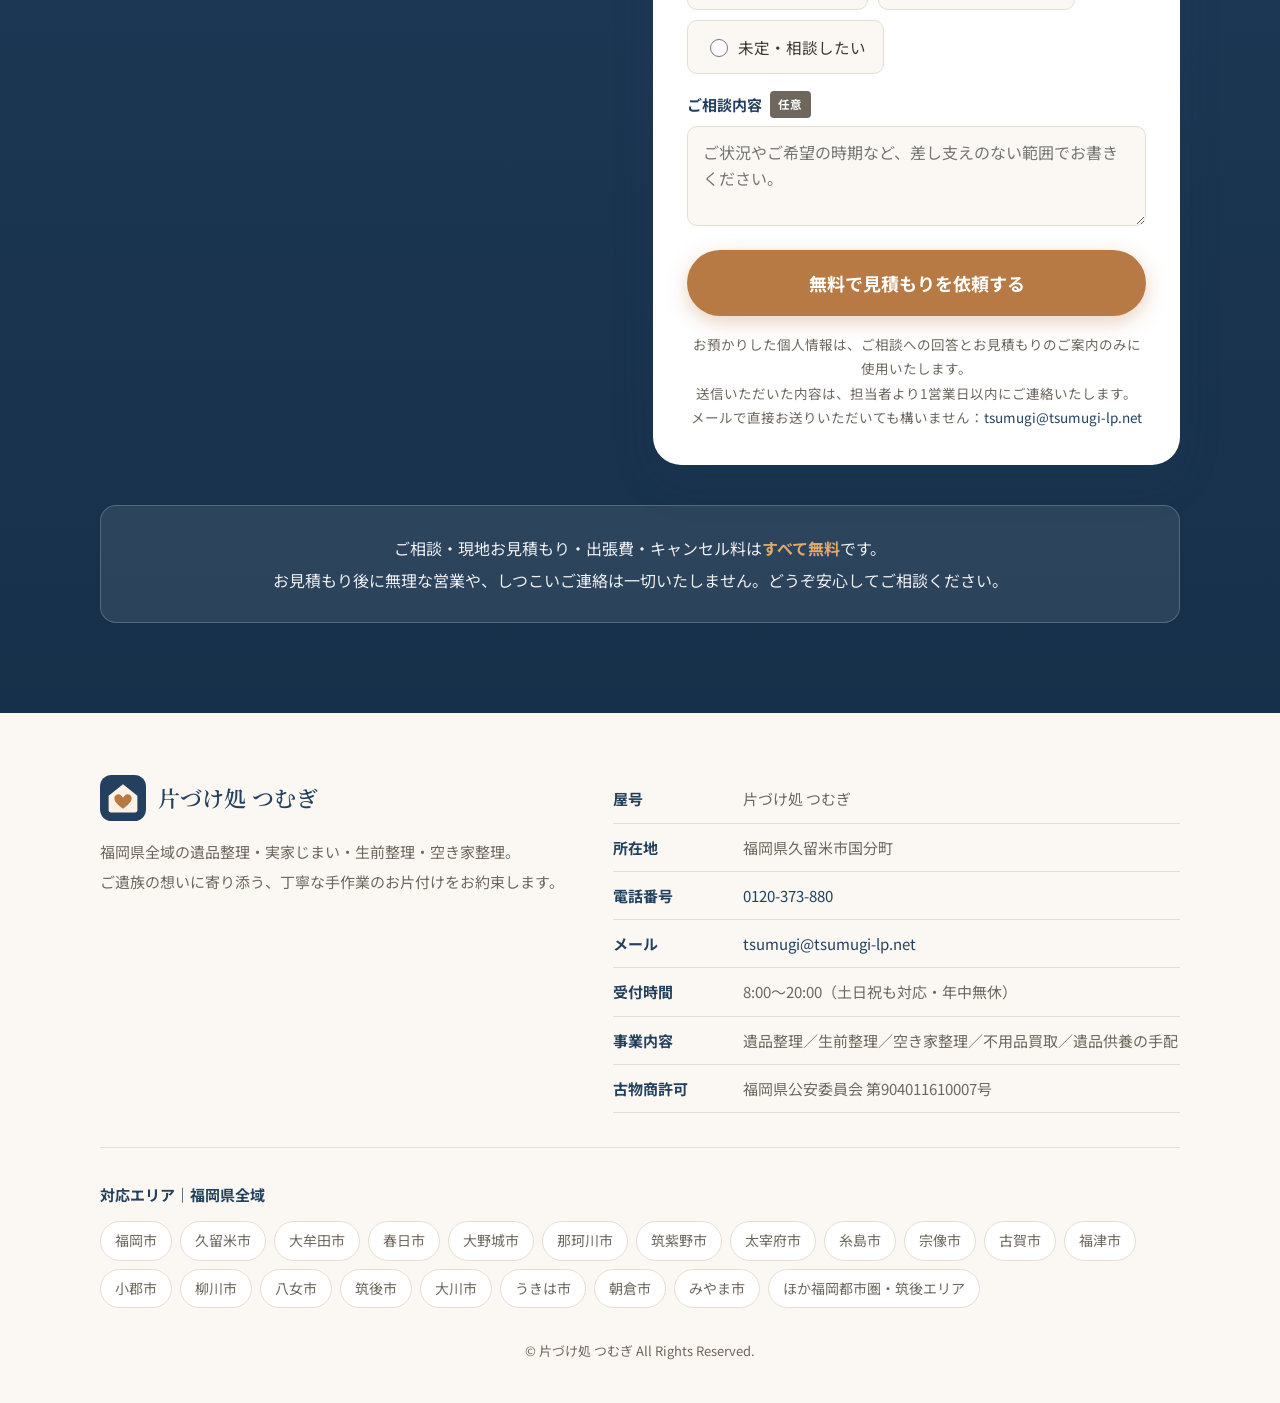
==== commit f9b89ff5: "北九州地域・筑豊地域を対応エリアから除外 - フッターの対応エリア一覧から 北九州市・行橋市・飯塚市・直方市・田川市 を削除し、   福岡都市圏・筑後エリアの市（那珂川・古賀・福津・大川・うきは・朝倉" ====
--- a/ihin-lp/index.html
+++ b/ihin-lp/index.html
@@ -436,7 +436,7 @@
       <li class="p-case__item js-fade">
         <div class="p-case__header">
           <span class="p-case__no">CASE 02</span>
-          <h3 class="p-case__title">福岡県北九州市・マンション（2LDK）／立ち会いなしの整理</h3>
+          <h3 class="p-case__title">福岡市・マンション（2LDK）／立ち会いなしの整理</h3>
         </div>
         <div class="p-case__body">
           <figure class="p-case__ba">
@@ -740,10 +740,11 @@
     <div class="l-footer__area">
       <p class="l-footer__area-title">対応エリア｜福岡県全域</p>
       <ul class="l-footer__area-list">
-        <li>福岡市</li><li>北九州市</li><li>久留米市</li><li>大牟田市</li><li>飯塚市</li>
-        <li>春日市</li><li>大野城市</li><li>糸島市</li><li>宗像市</li><li>筑紫野市</li>
-        <li>太宰府市</li><li>直方市</li><li>田川市</li><li>行橋市</li><li>柳川市</li>
-        <li>八女市</li><li>筑後市</li><li>小郡市</li><li>ほか福岡県全域</li>
+        <li>福岡市</li><li>久留米市</li><li>大牟田市</li><li>春日市</li><li>大野城市</li>
+        <li>那珂川市</li><li>筑紫野市</li><li>太宰府市</li><li>糸島市</li><li>宗像市</li>
+        <li>古賀市</li><li>福津市</li><li>小郡市</li><li>柳川市</li><li>八女市</li>
+        <li>筑後市</li><li>大川市</li><li>うきは市</li><li>朝倉市</li><li>みやま市</li>
+        <li>ほか福岡都市圏・筑後エリア</li>
       </ul>
     </div>
 
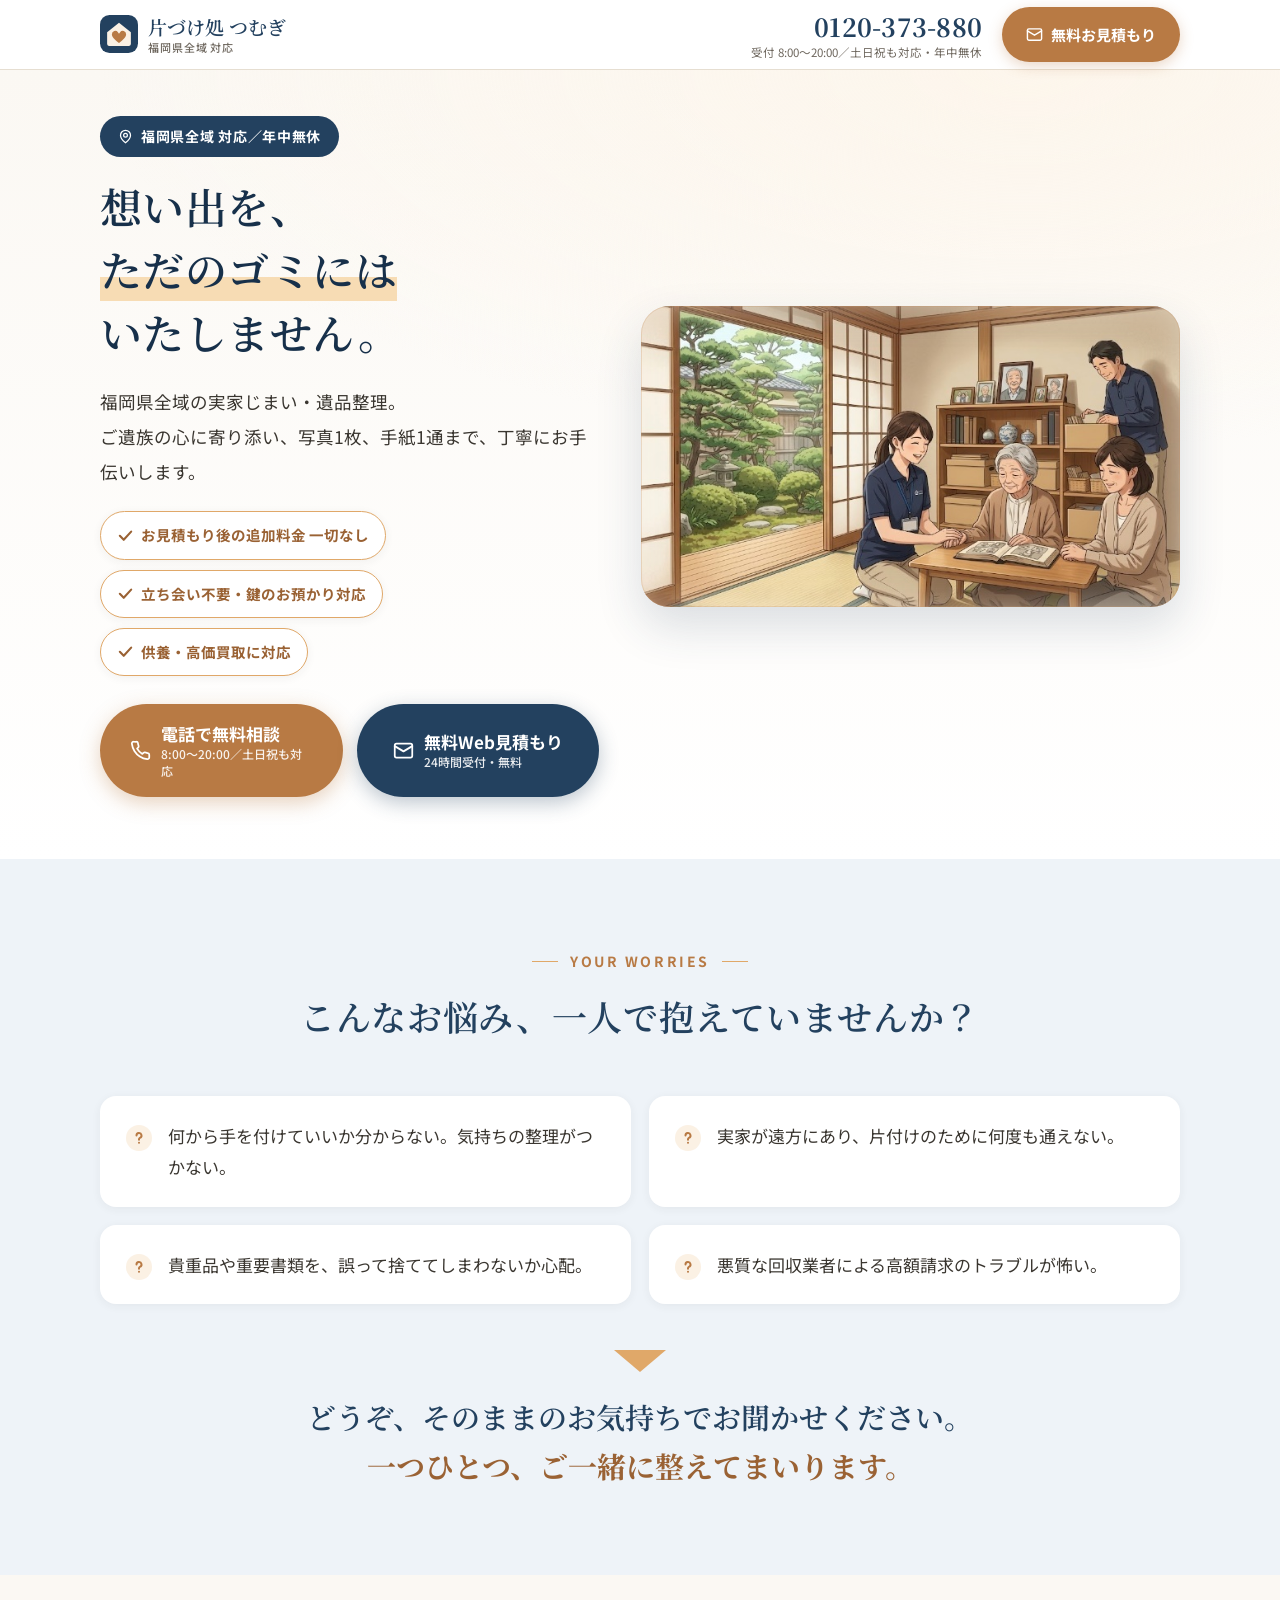
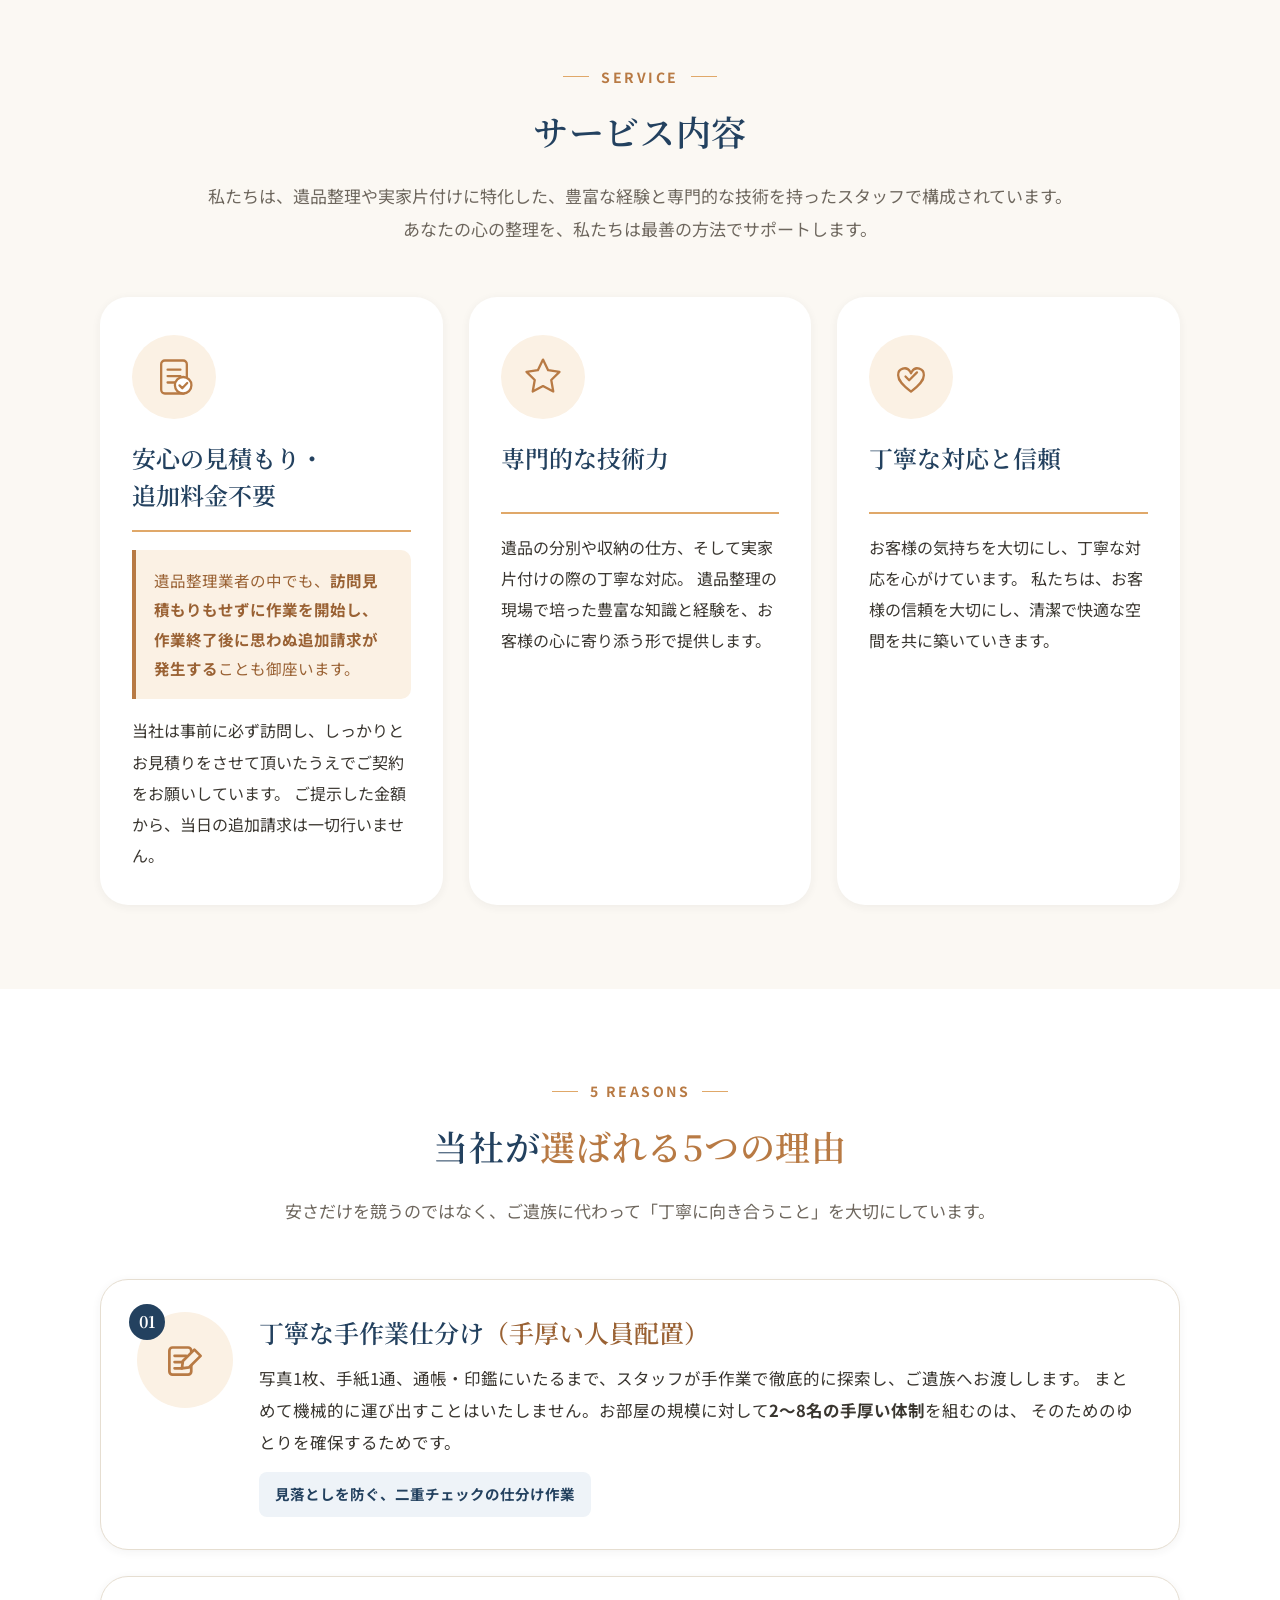
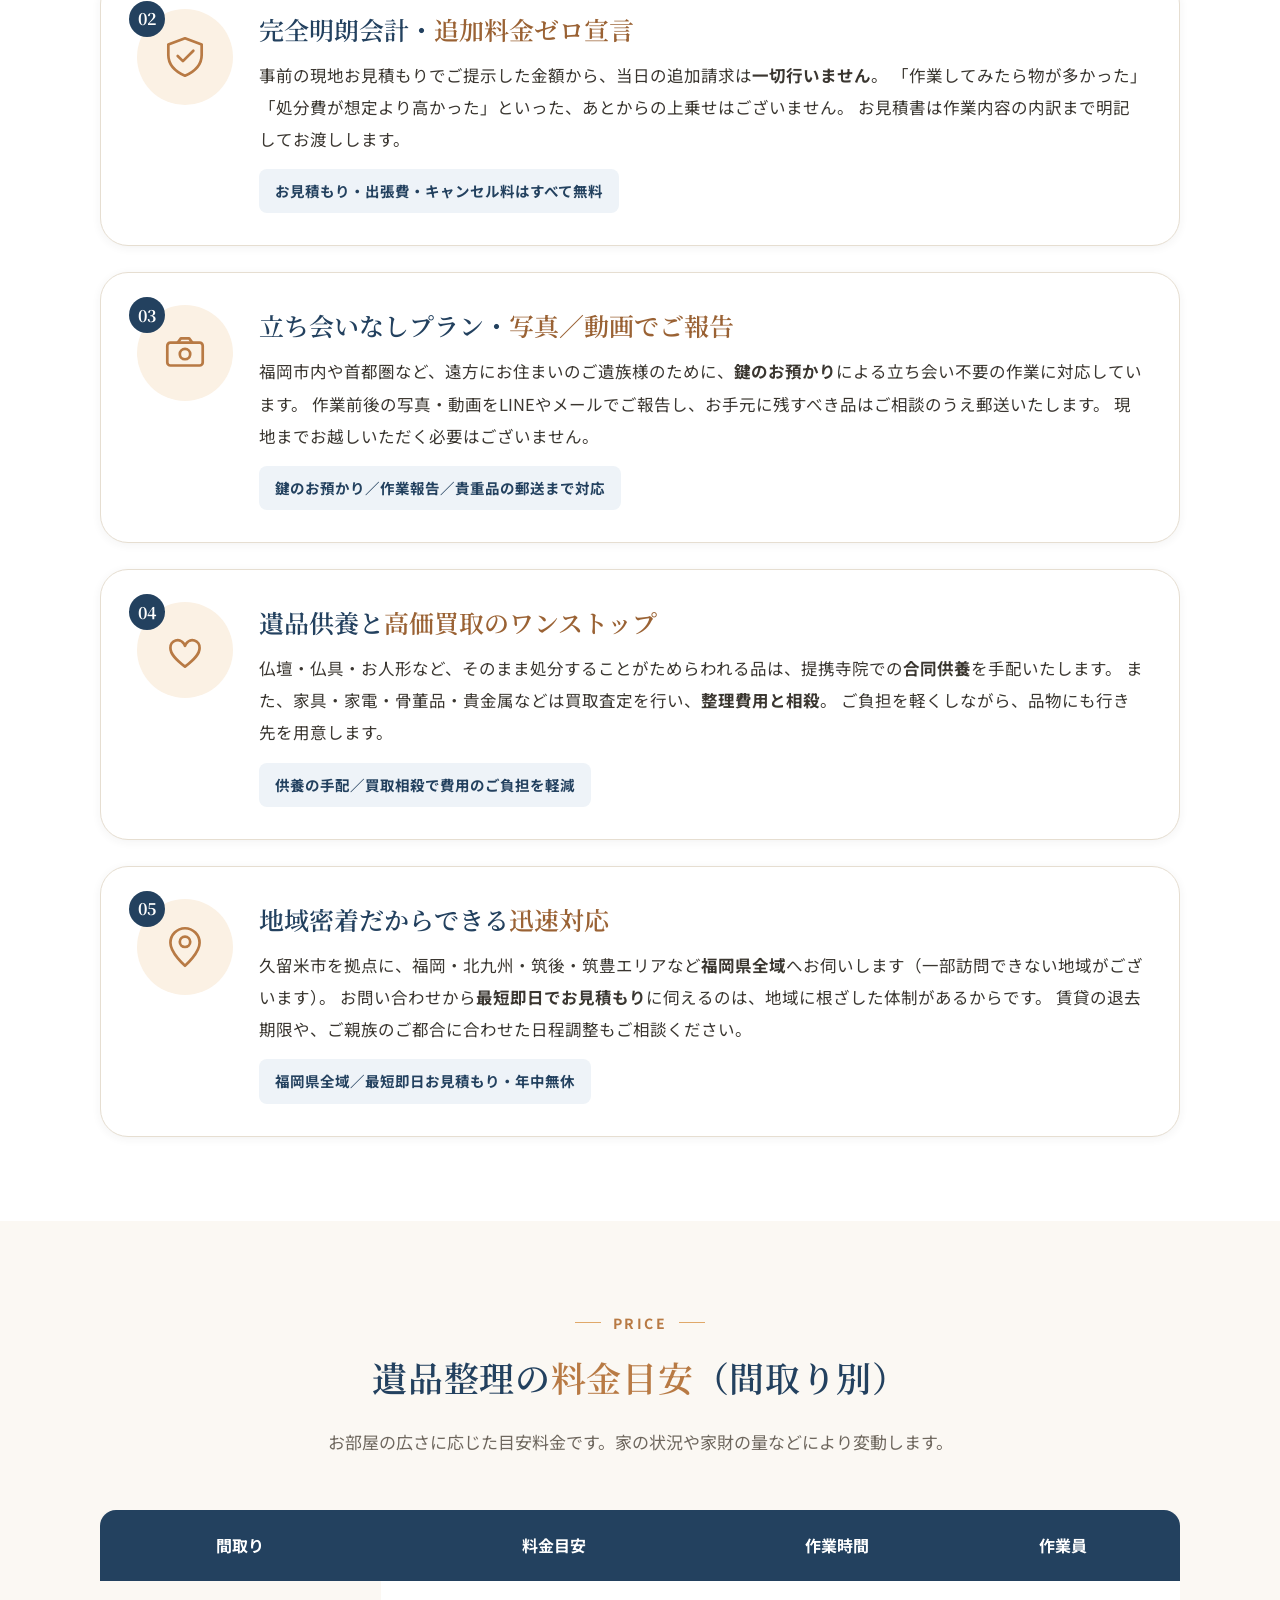
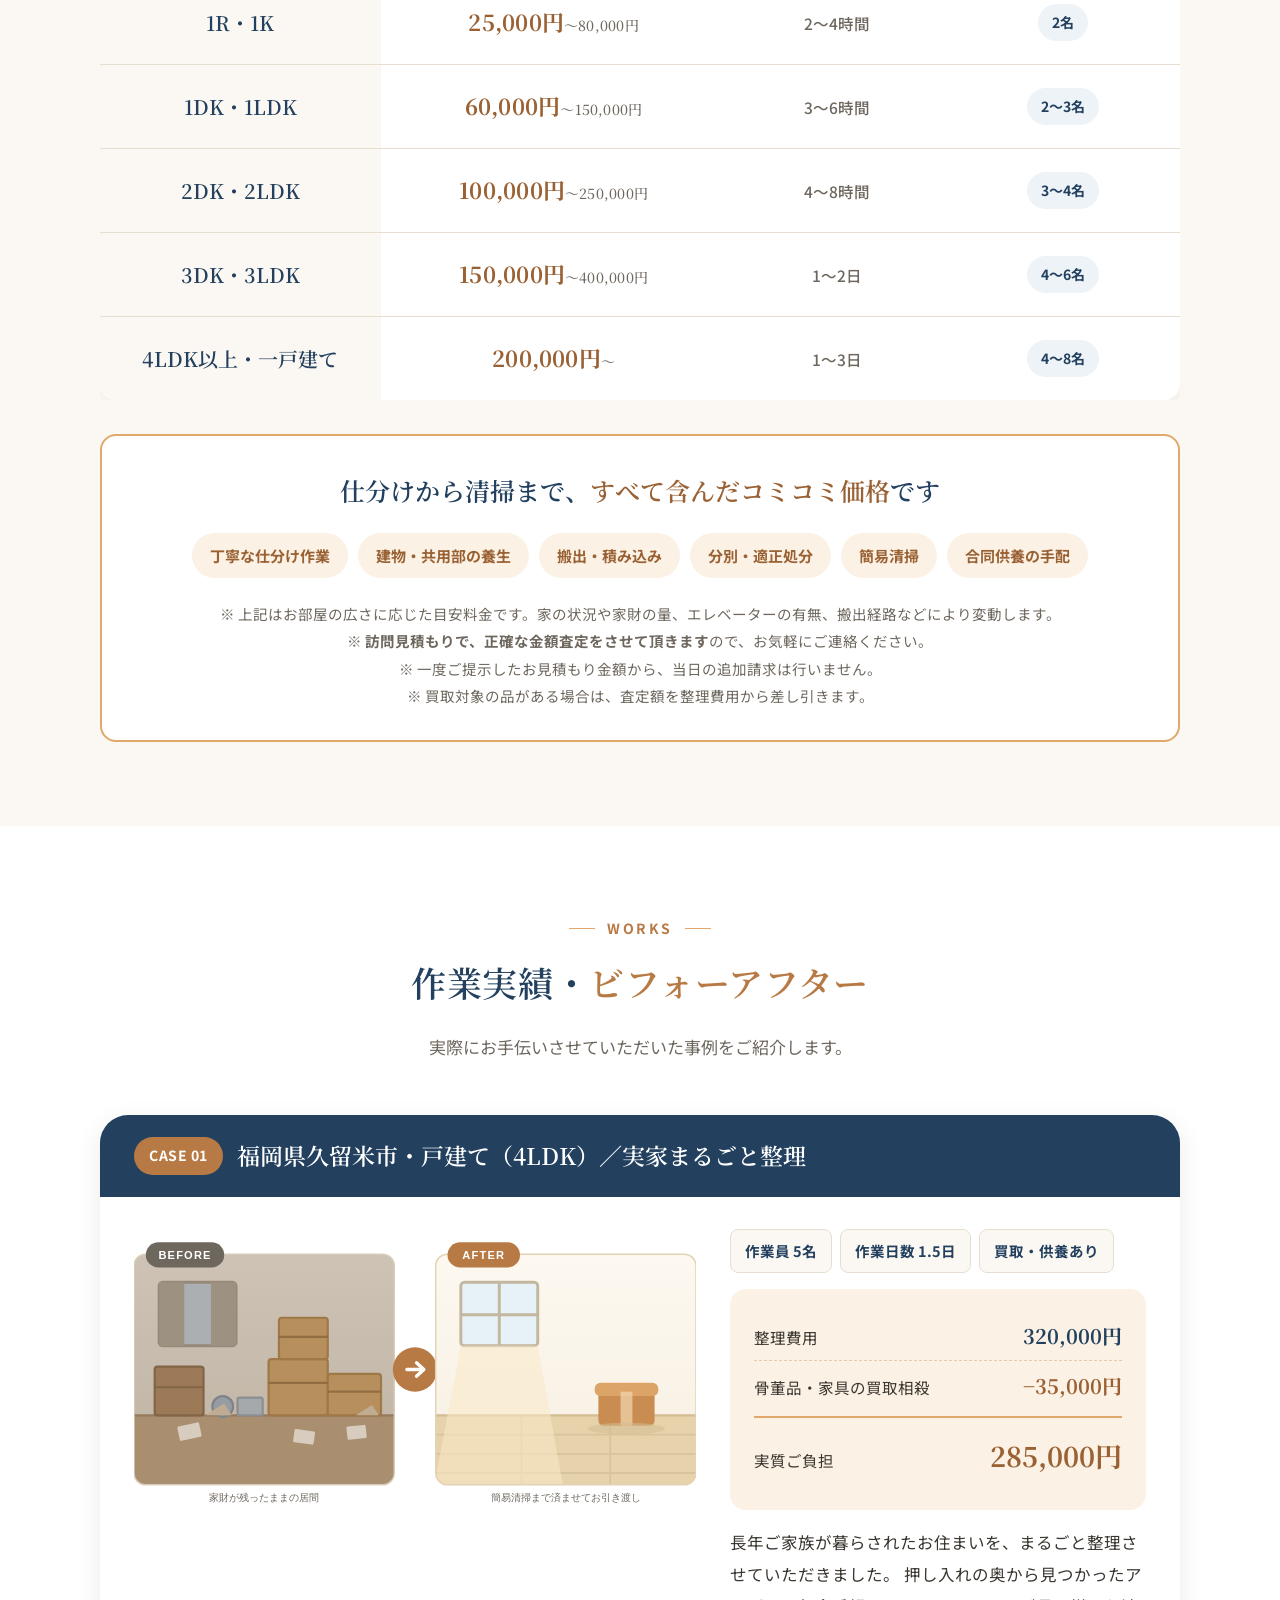
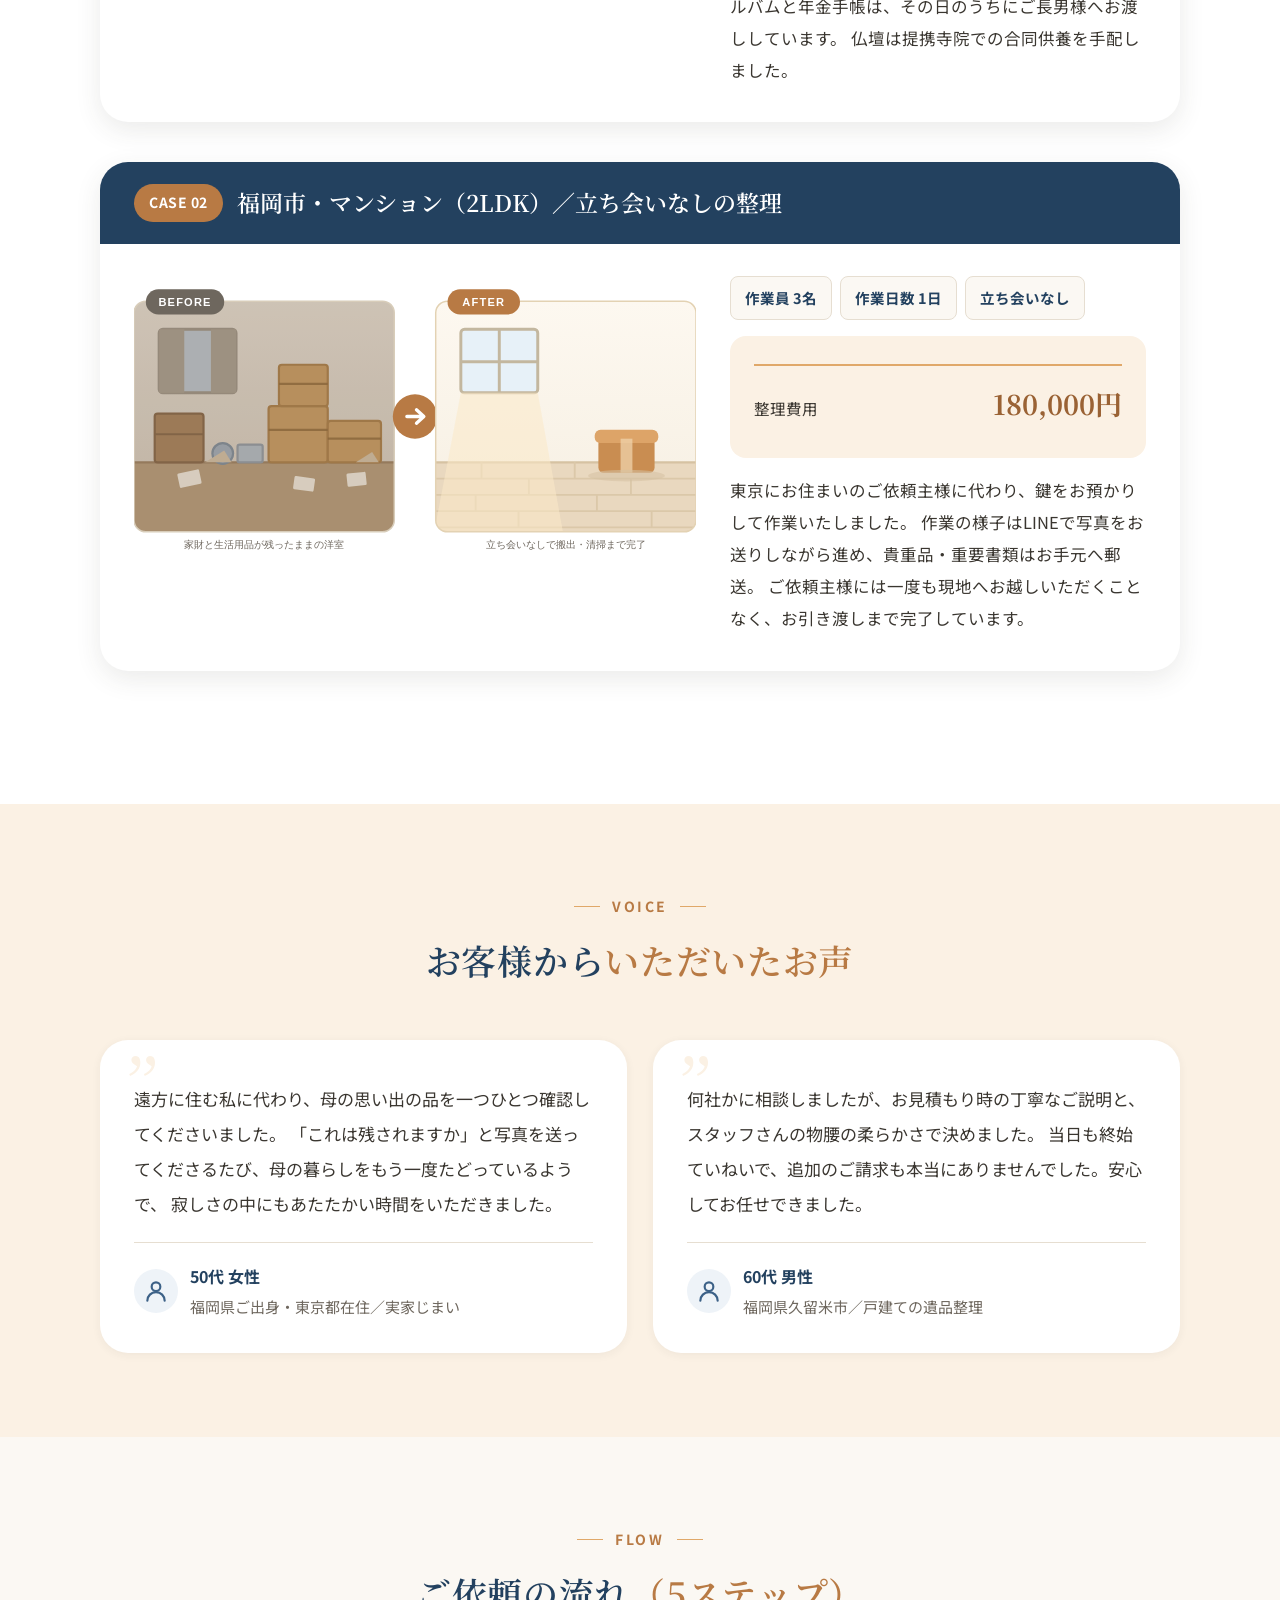
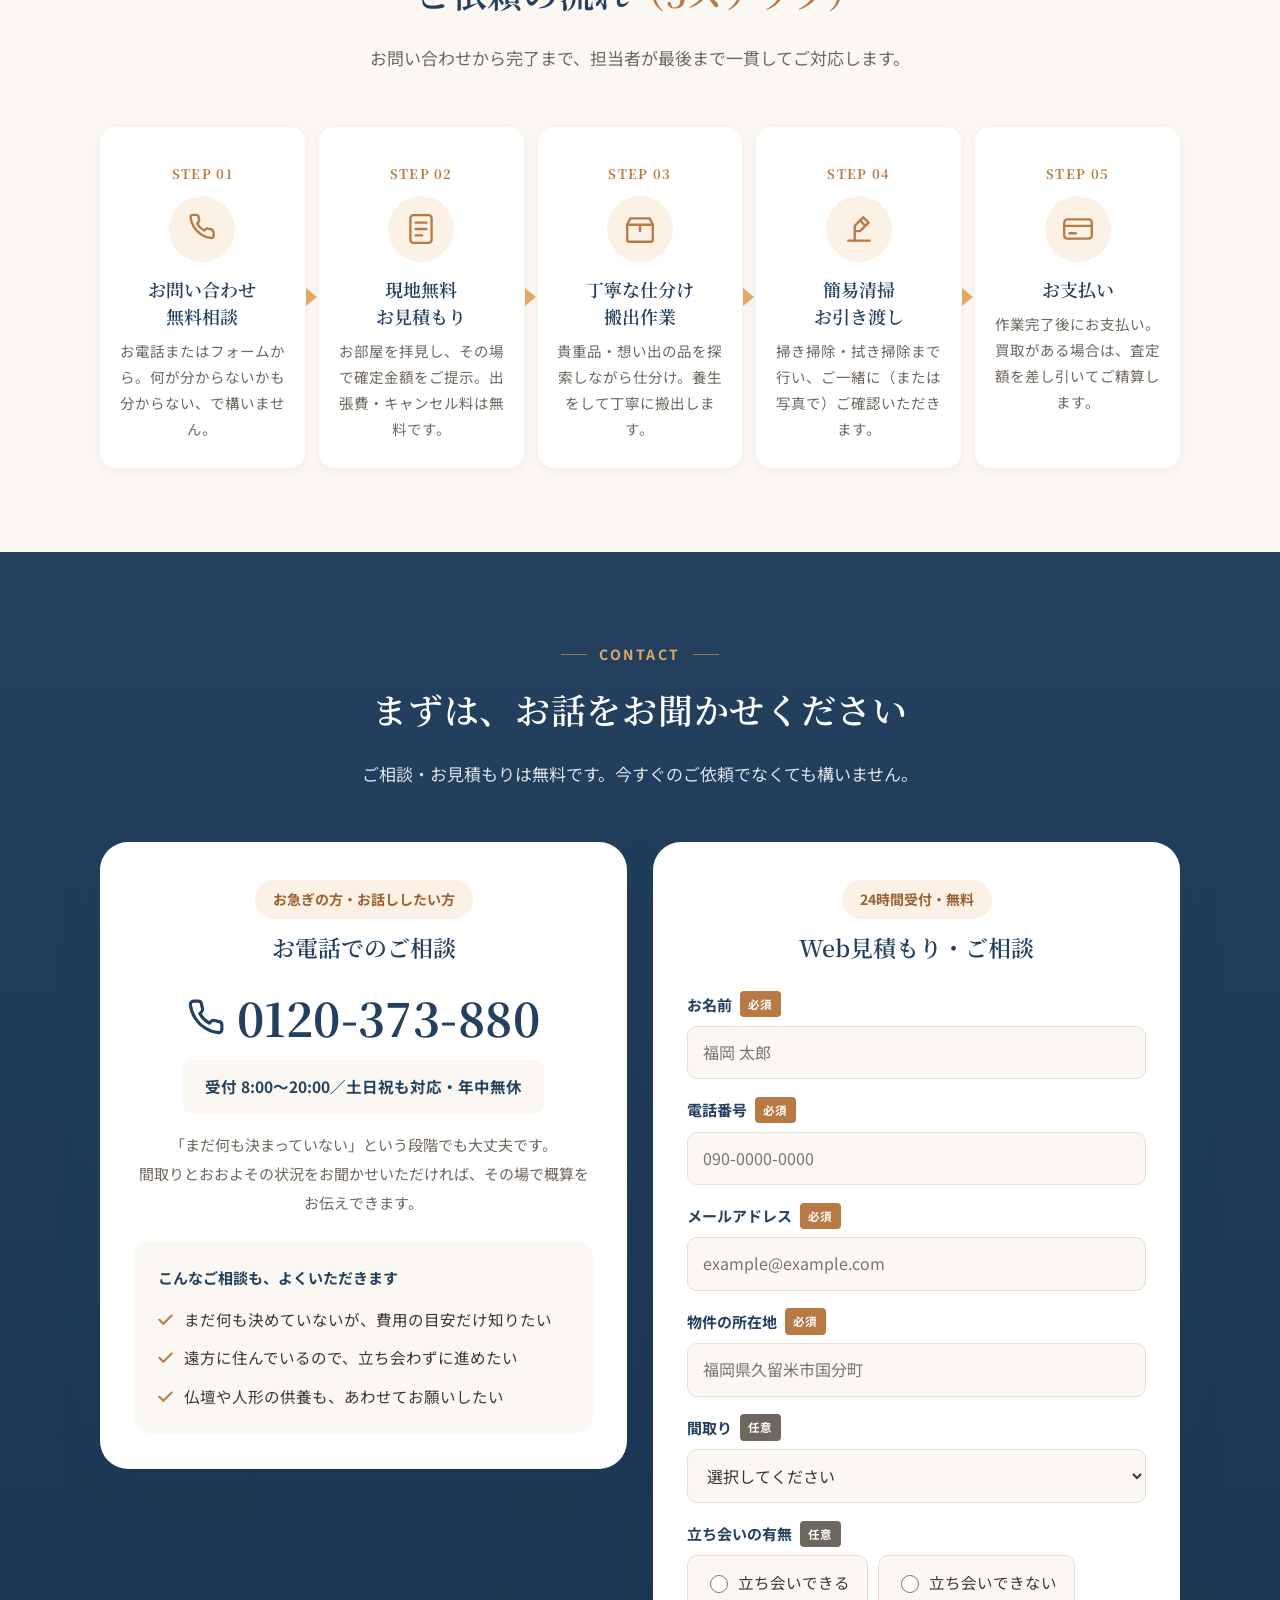
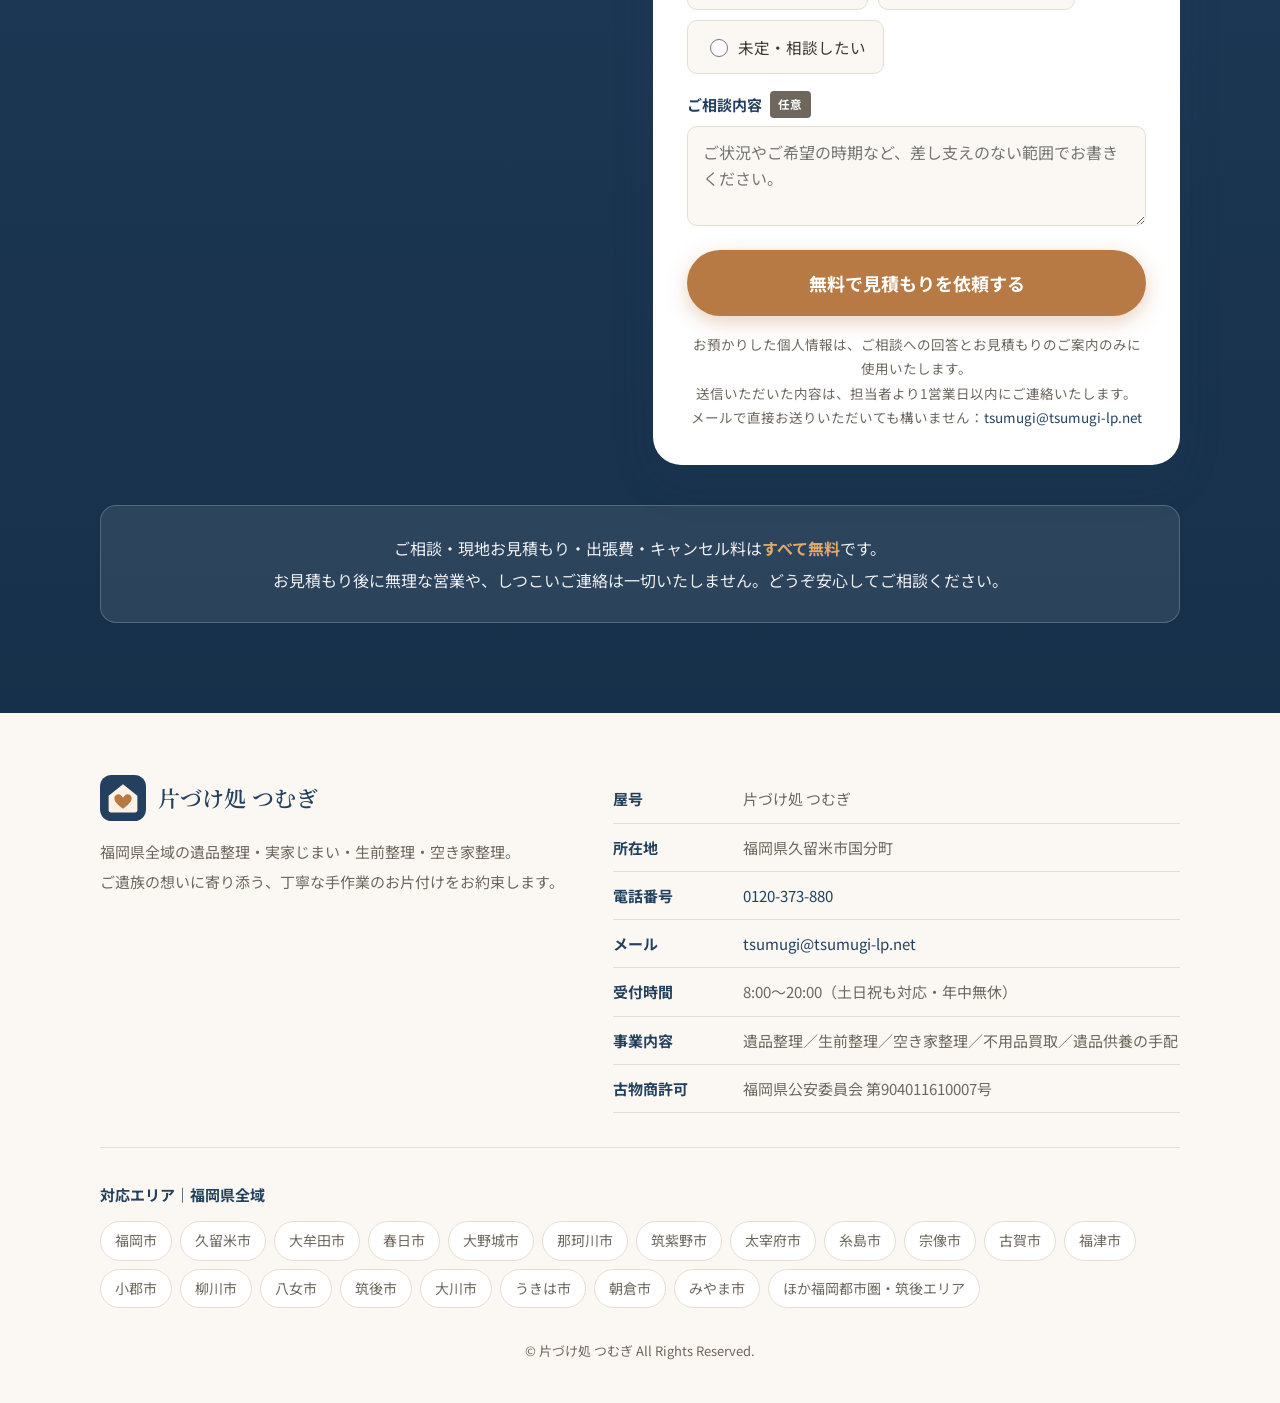
==== commit bc1dd1fa: "選ばれる理由05のエリア表記を修正 「福岡都市圏・筑後エリア」を「福岡・北九州・筑後・筑豊エリア」に戻した。 一部訪問できない地域がある旨の注記は維持。  他の箇所（フッターの市名一覧、事例②）はご指" ====
--- a/ihin-lp/index.html
+++ b/ihin-lp/index.html
@@ -303,7 +303,7 @@
         <div>
           <h3 class="p-reason__title">地域密着だからできる<em>迅速対応</em></h3>
           <p class="p-reason__text">
-            久留米市を拠点に、福岡都市圏・筑後エリアをはじめ<b>福岡県全域</b>へお伺いします（一部訪問できない地域がございます）。
+            久留米市を拠点に、福岡・北九州・筑後・筑豊エリアなど<b>福岡県全域</b>へお伺いします（一部訪問できない地域がございます）。
             お問い合わせから<b>最短即日でお見積もり</b>に伺えるのは、地域に根ざした体制があるからです。
             賃貸の退去期限や、ご親族のご都合に合わせた日程調整もご相談ください。
           </p>
